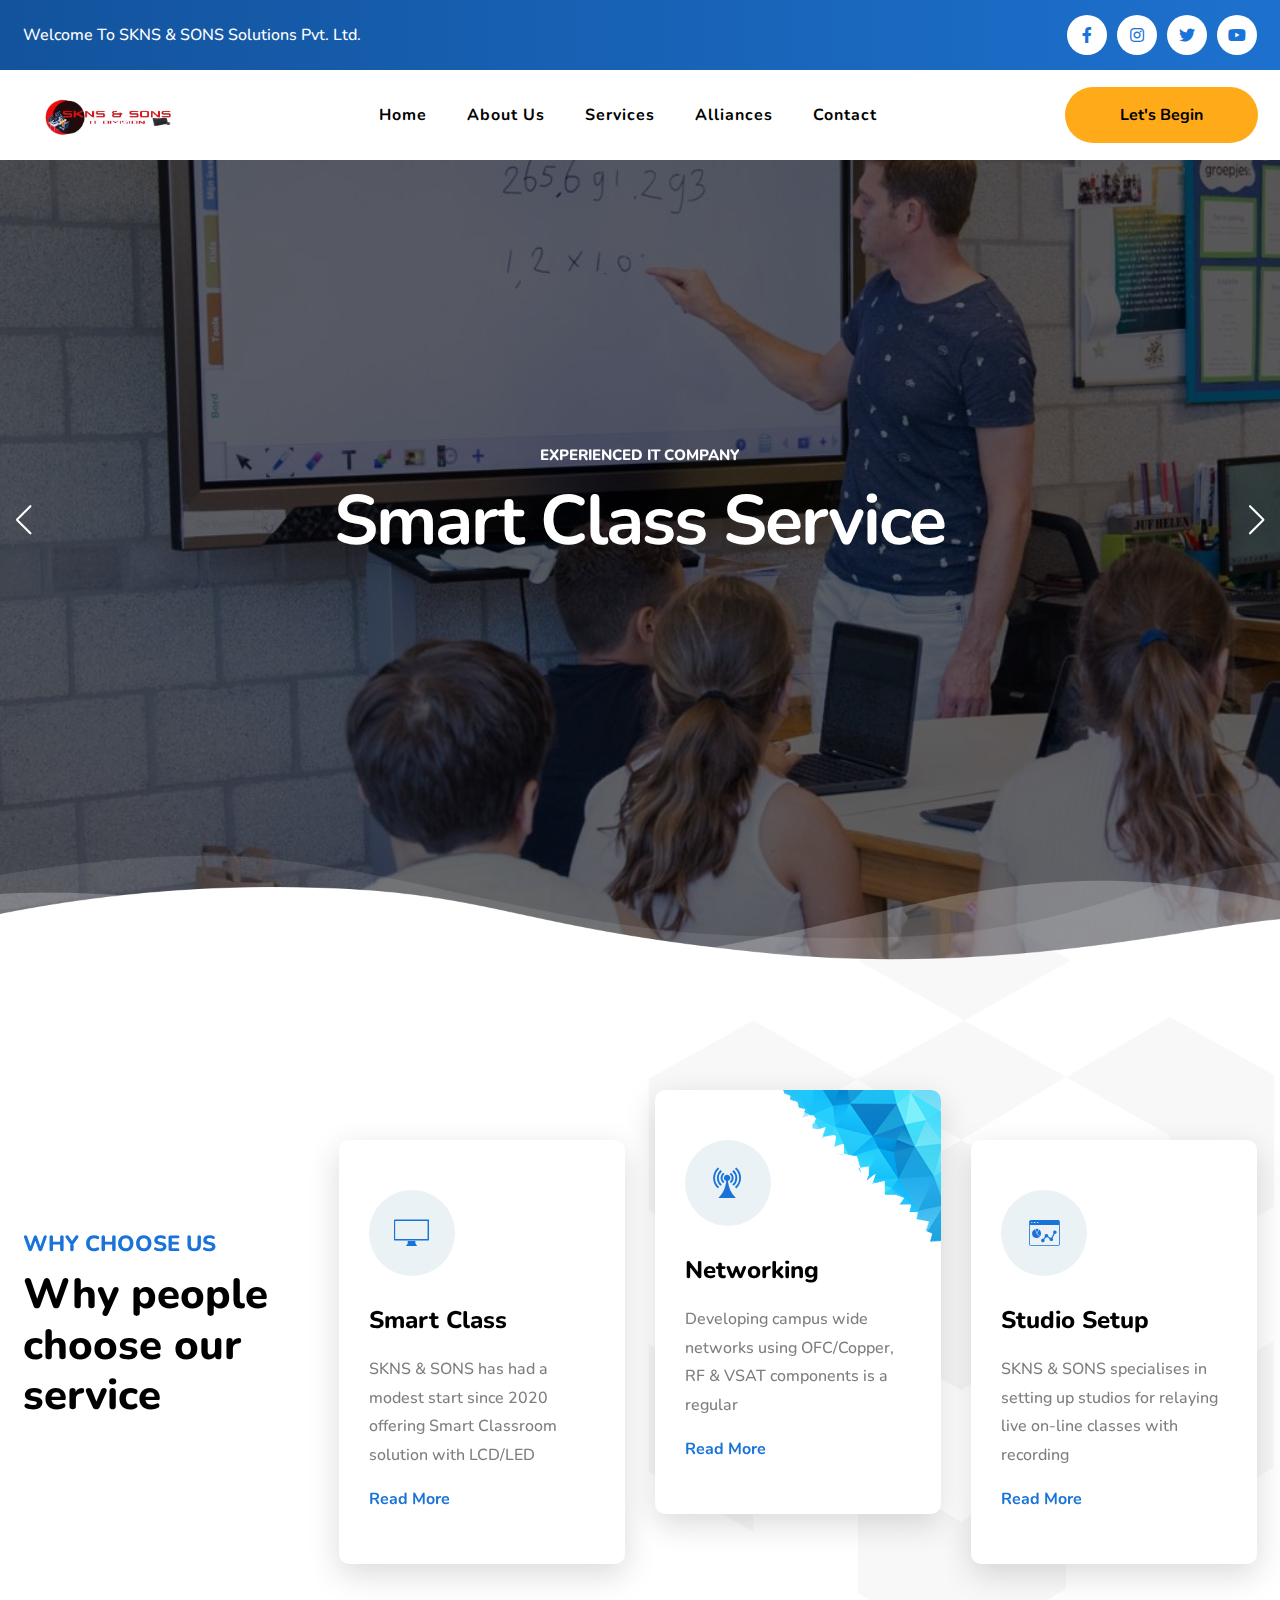
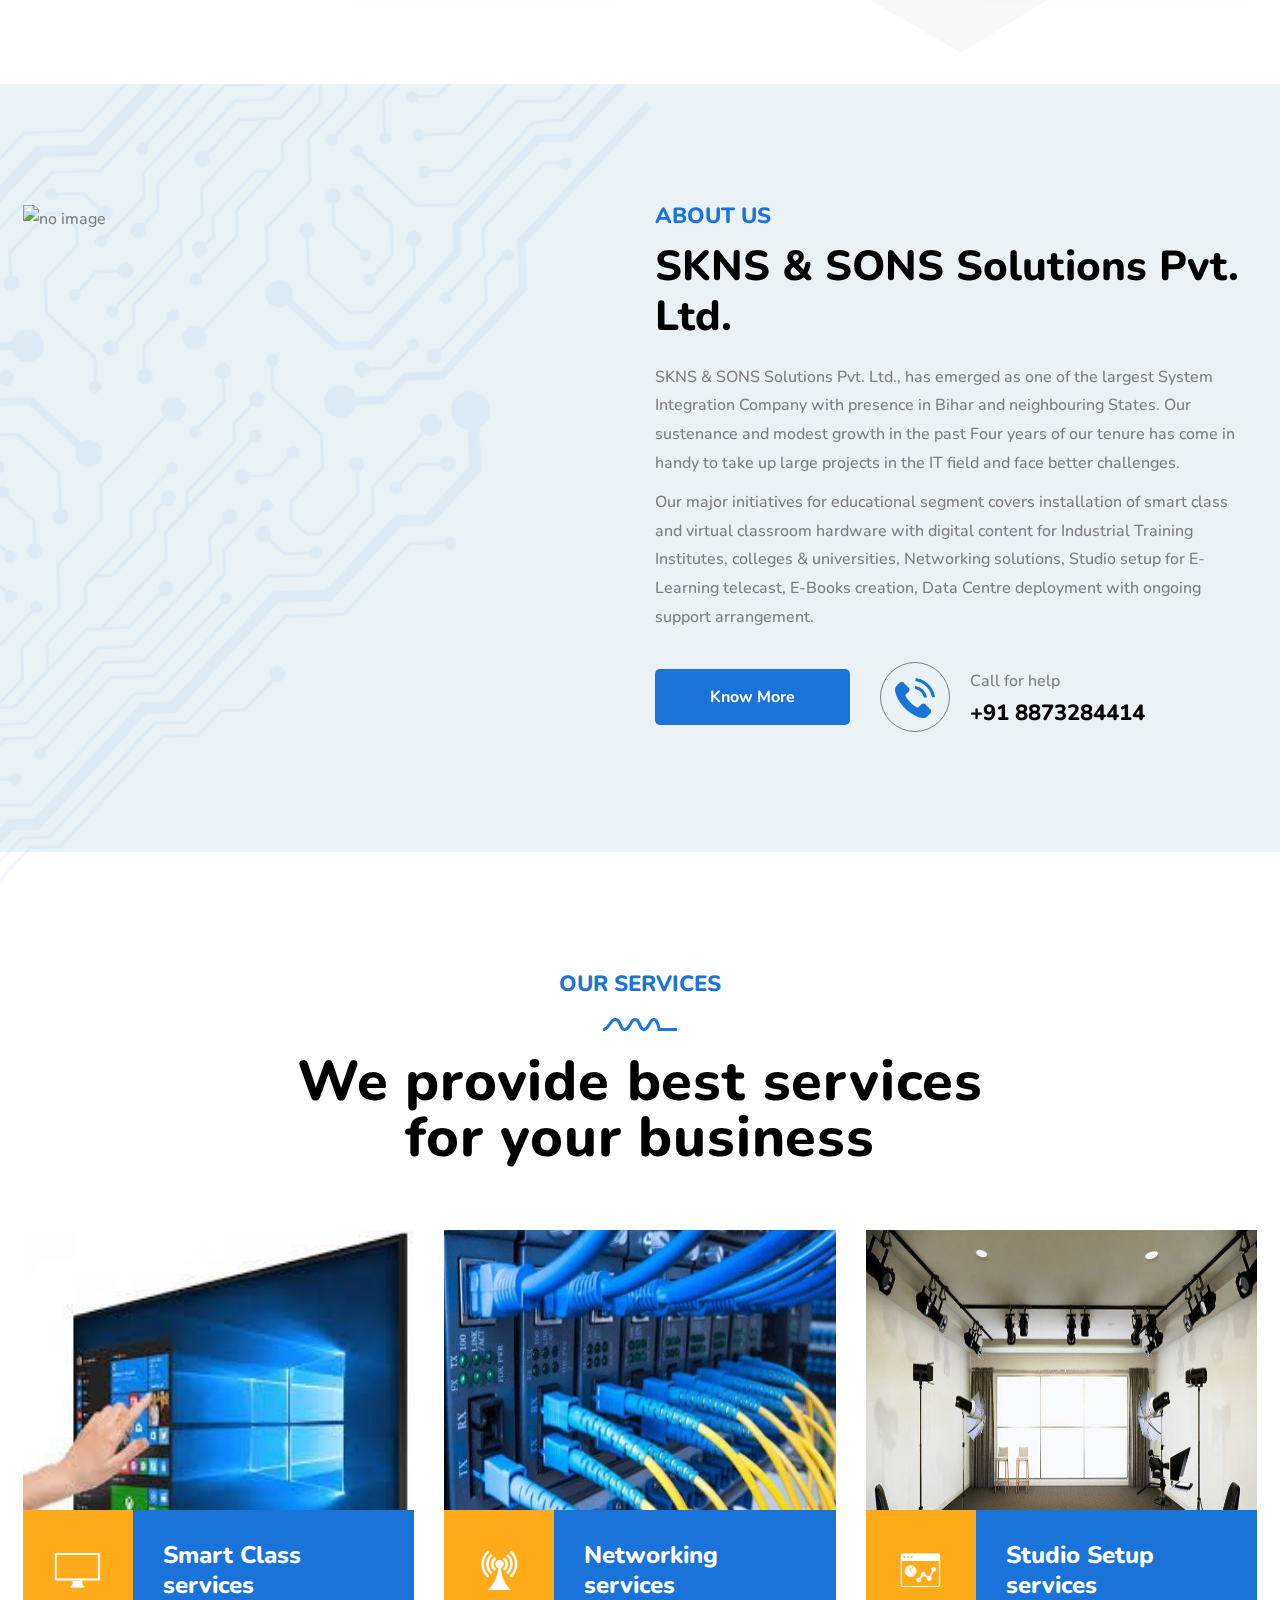
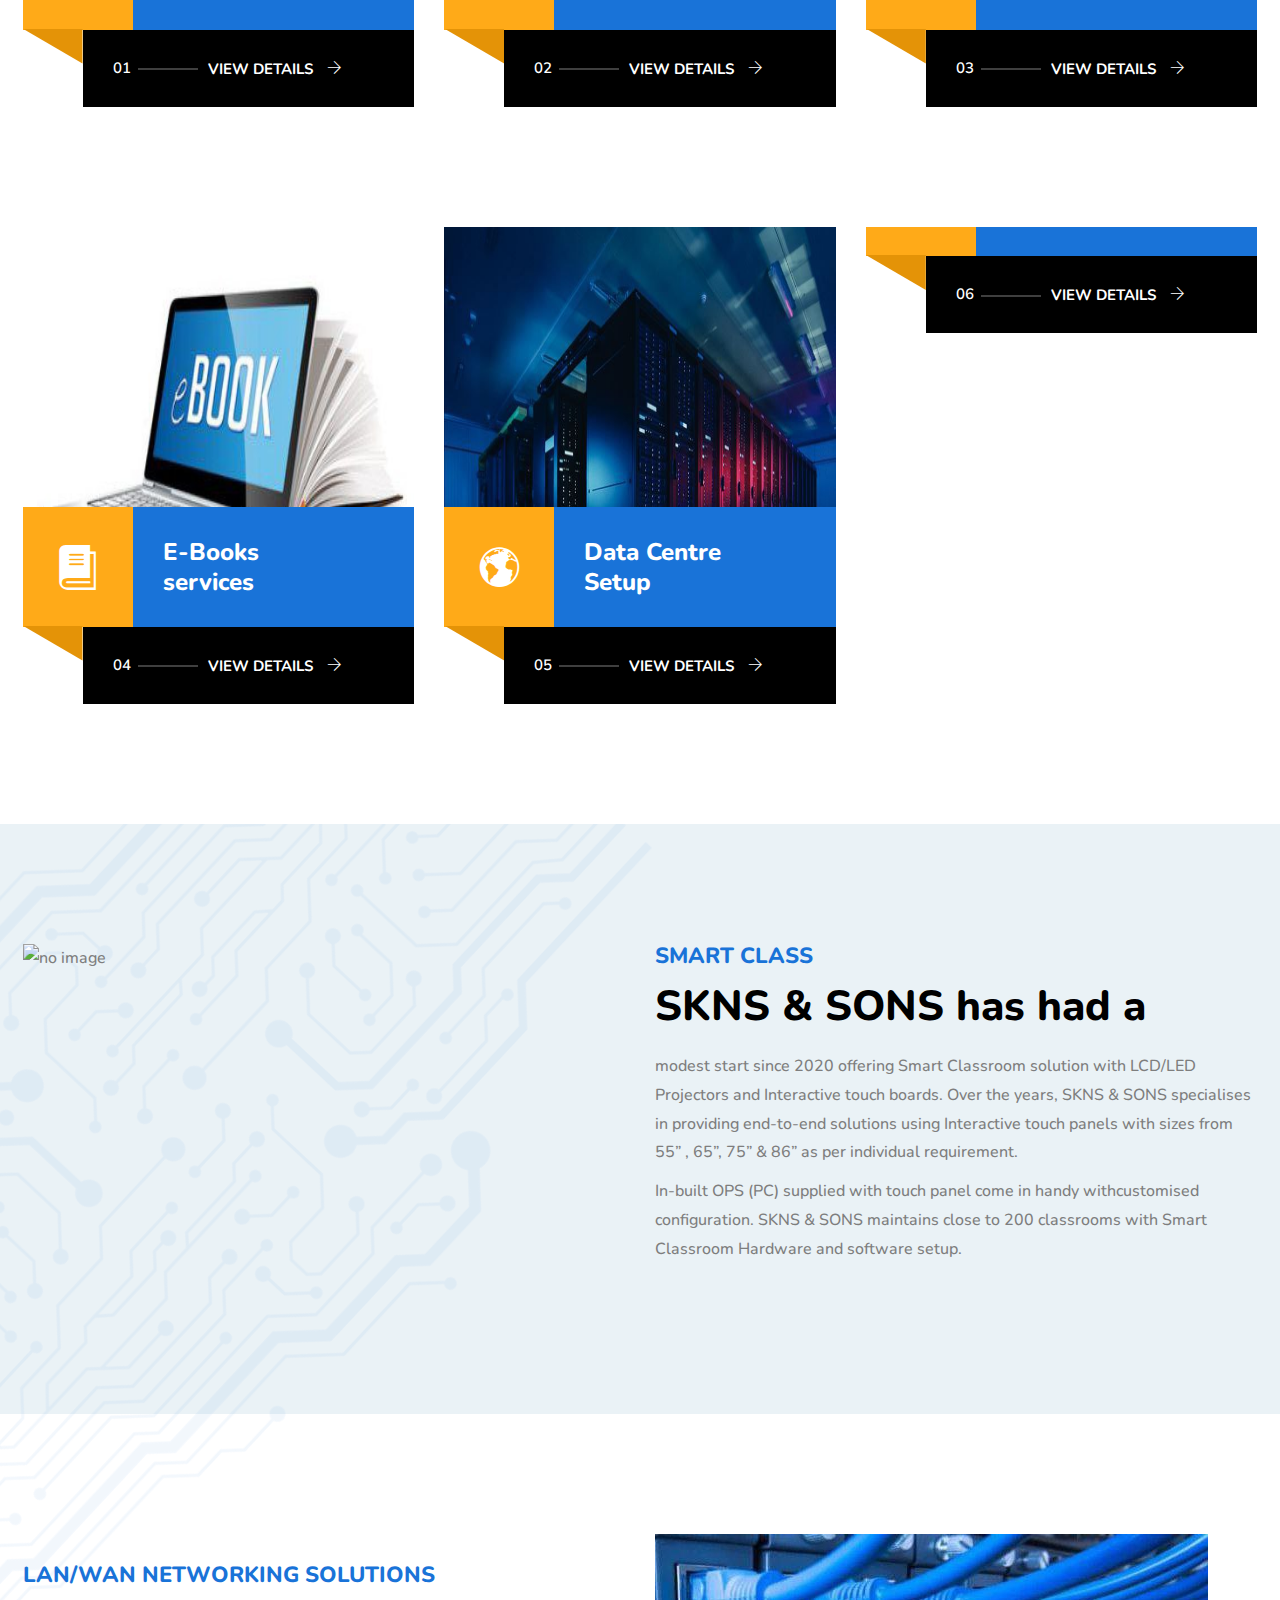
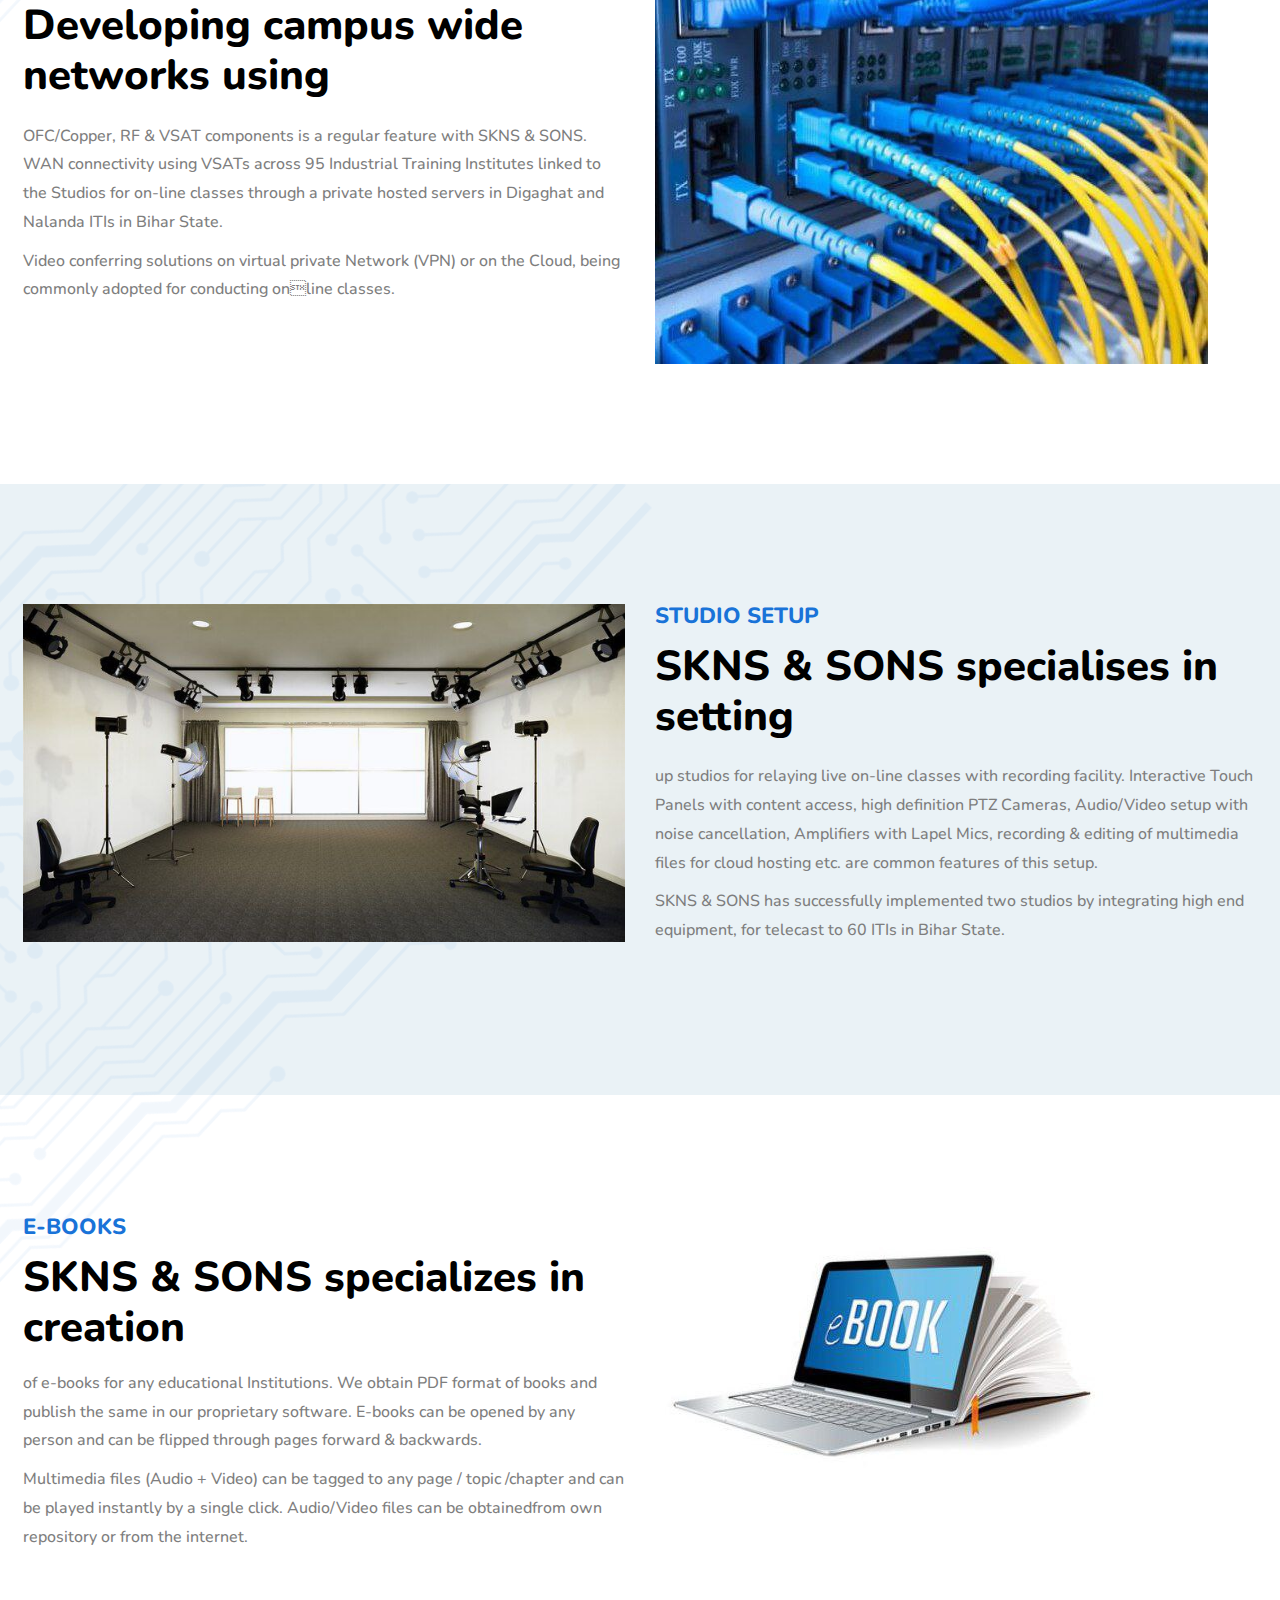
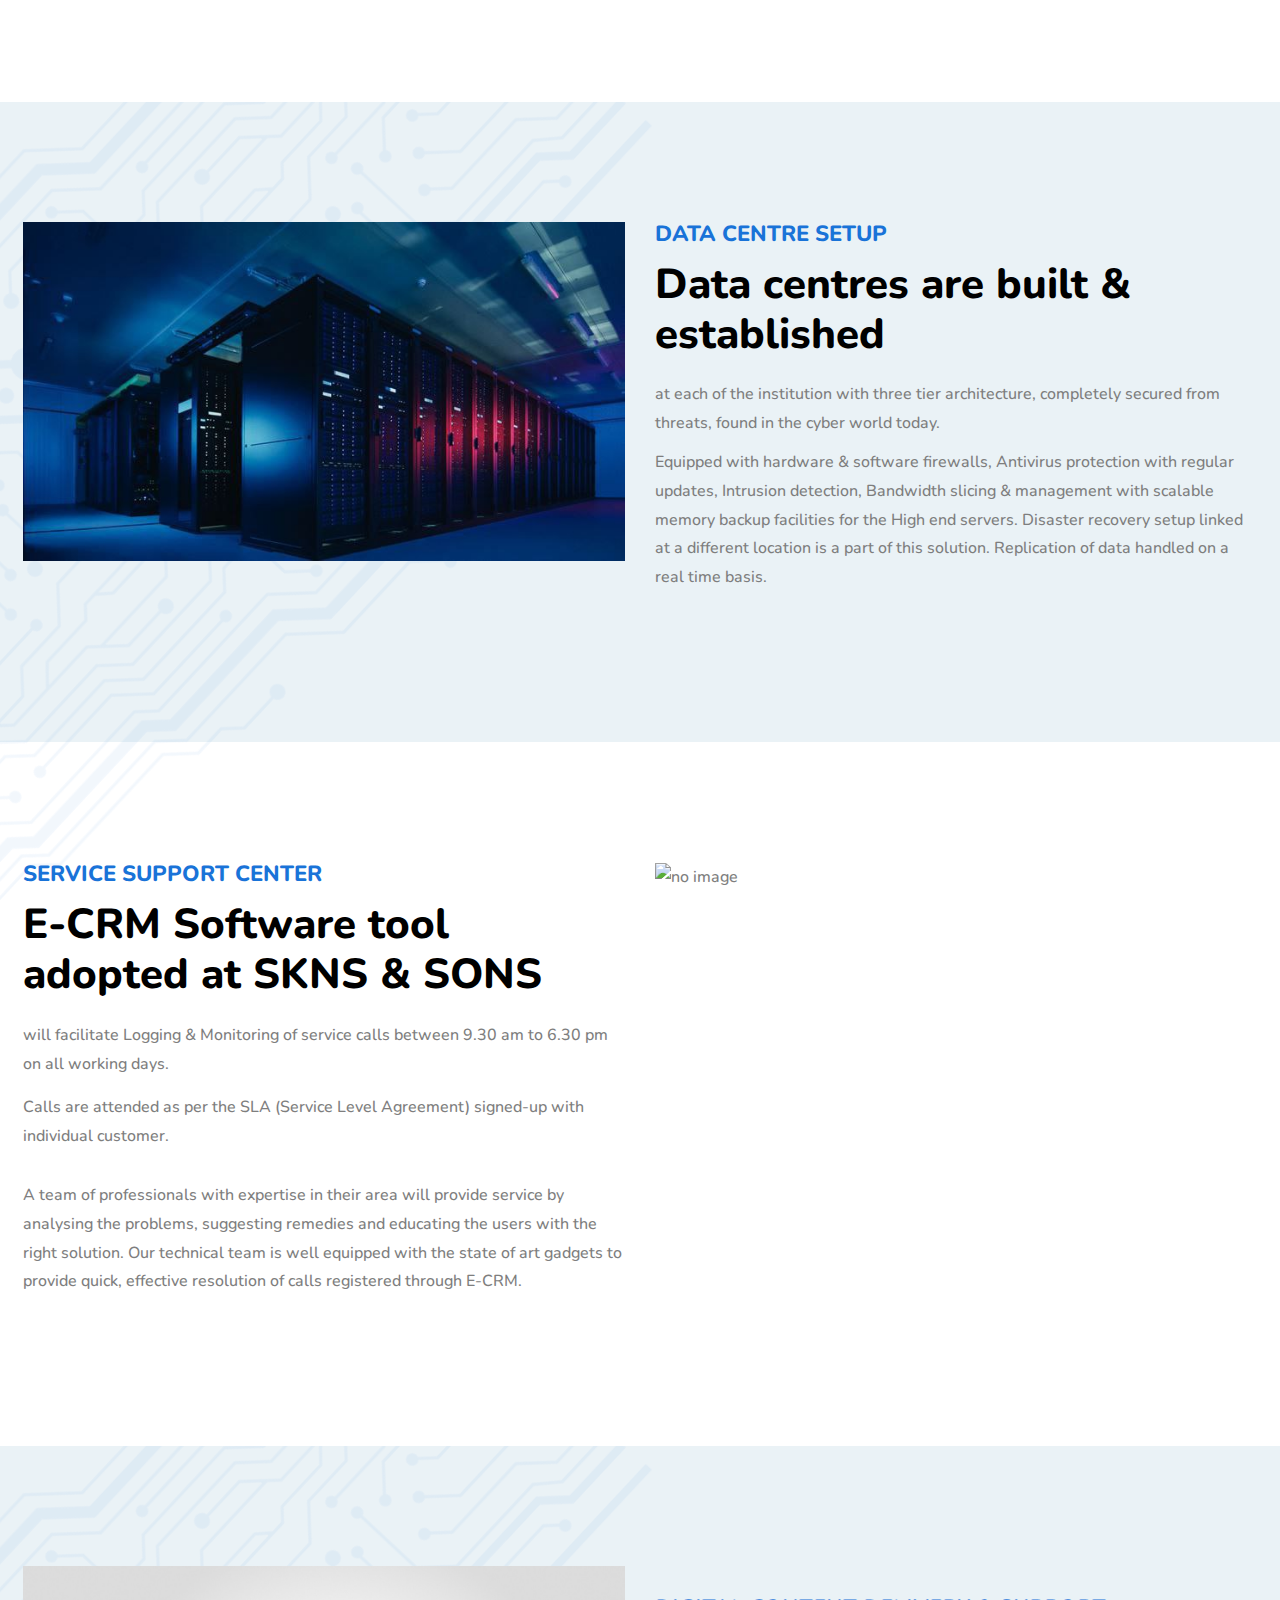
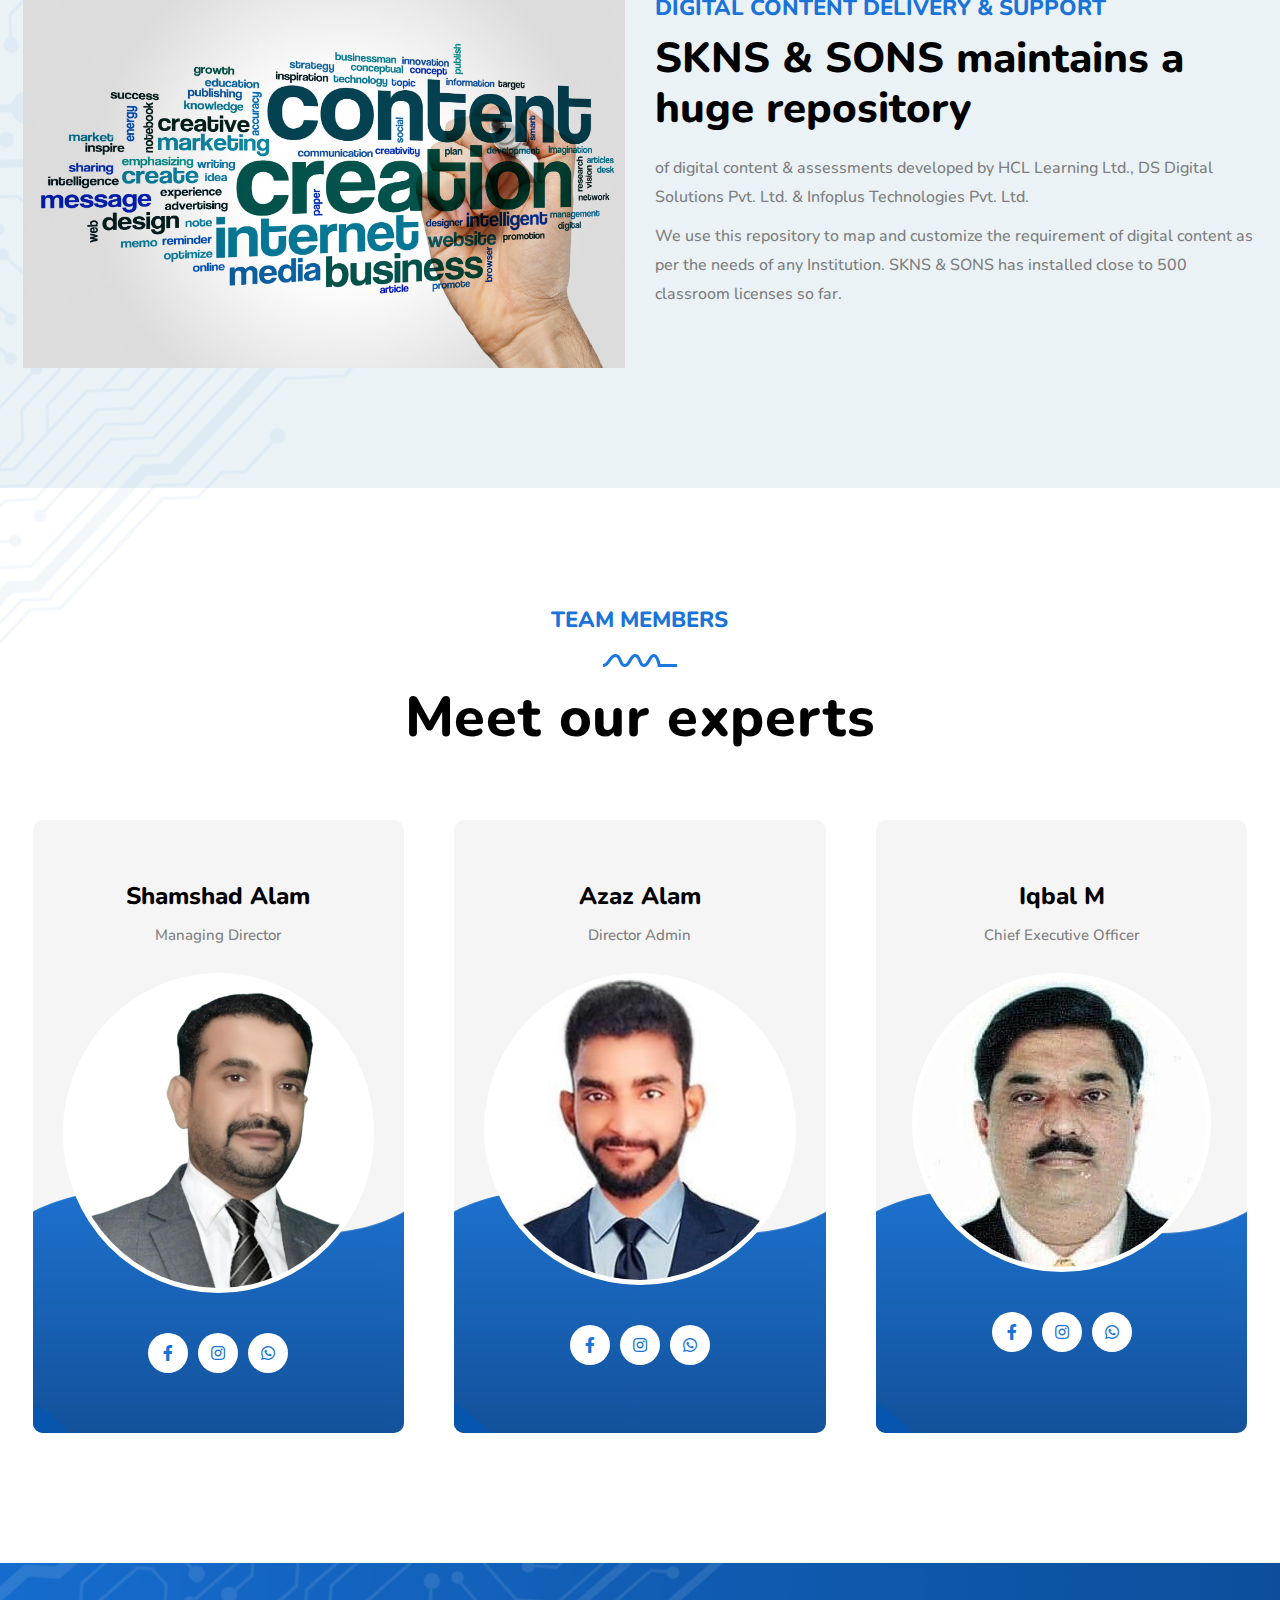
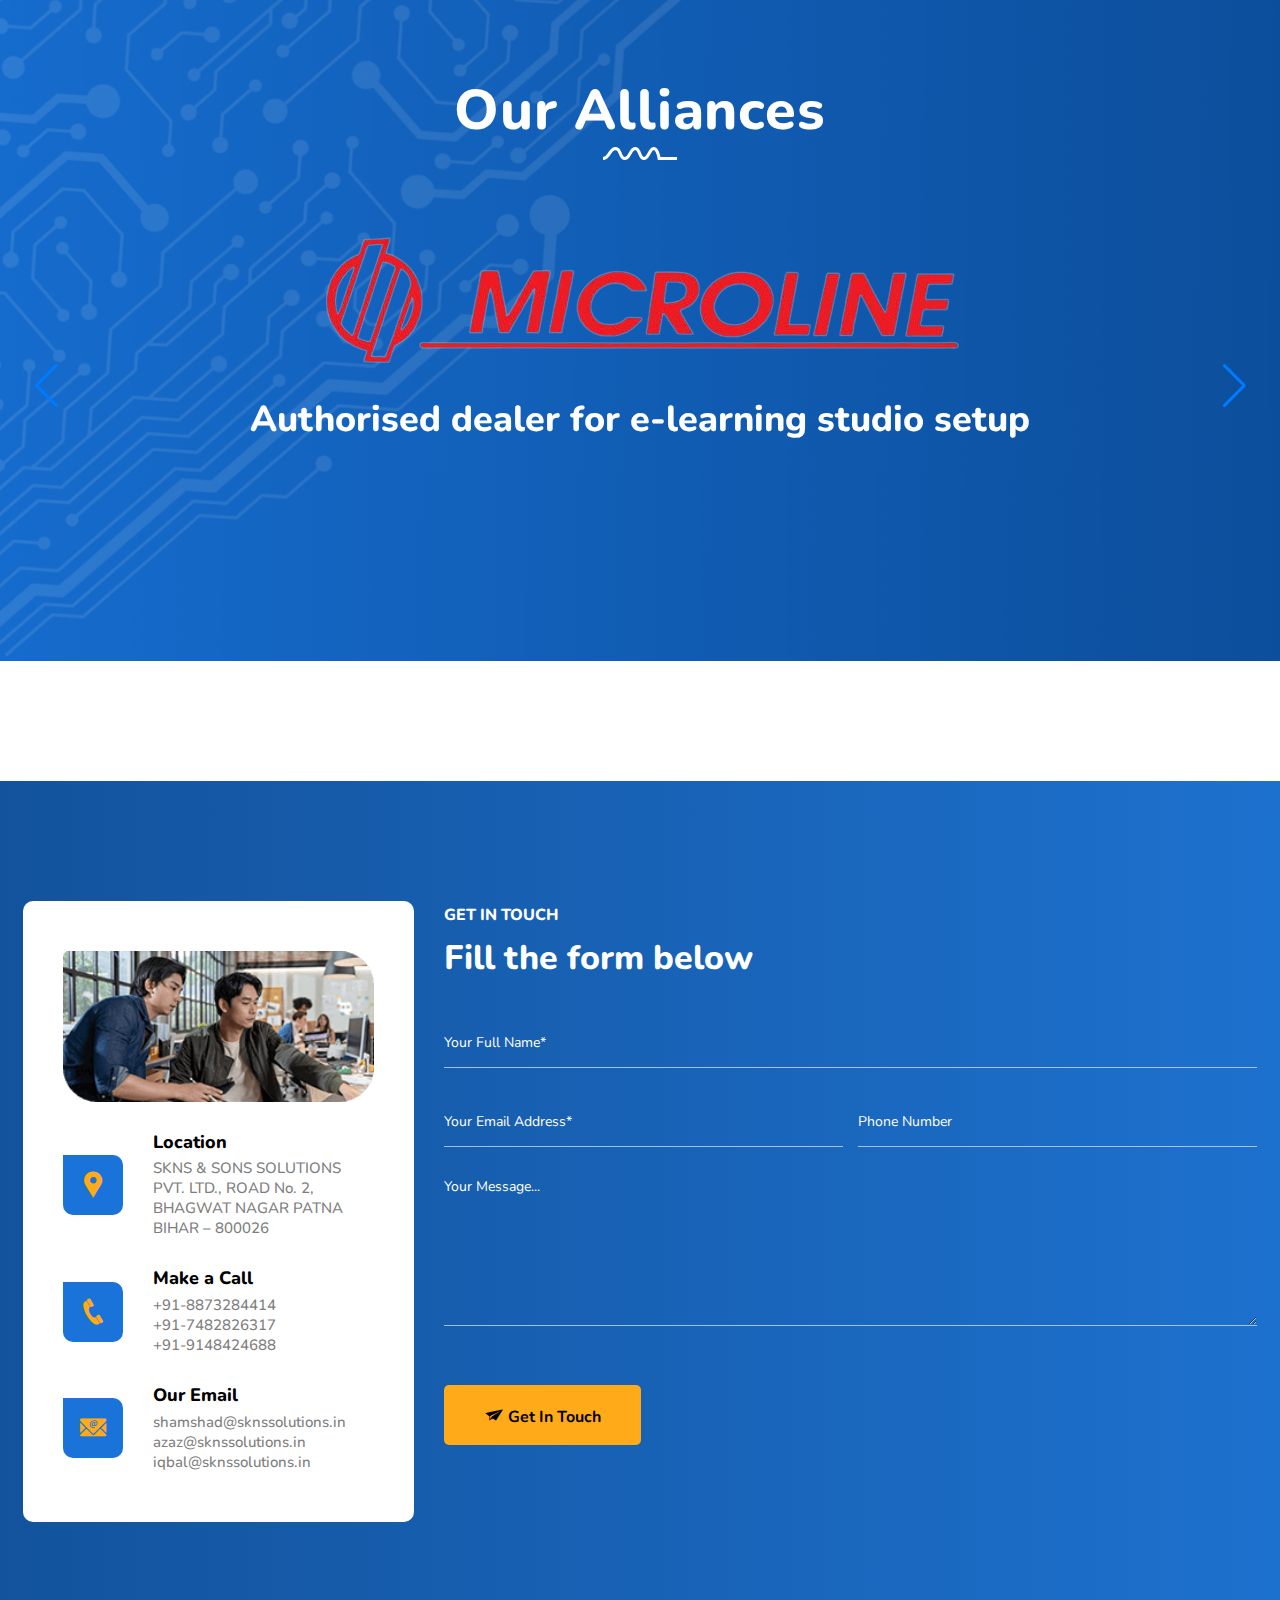
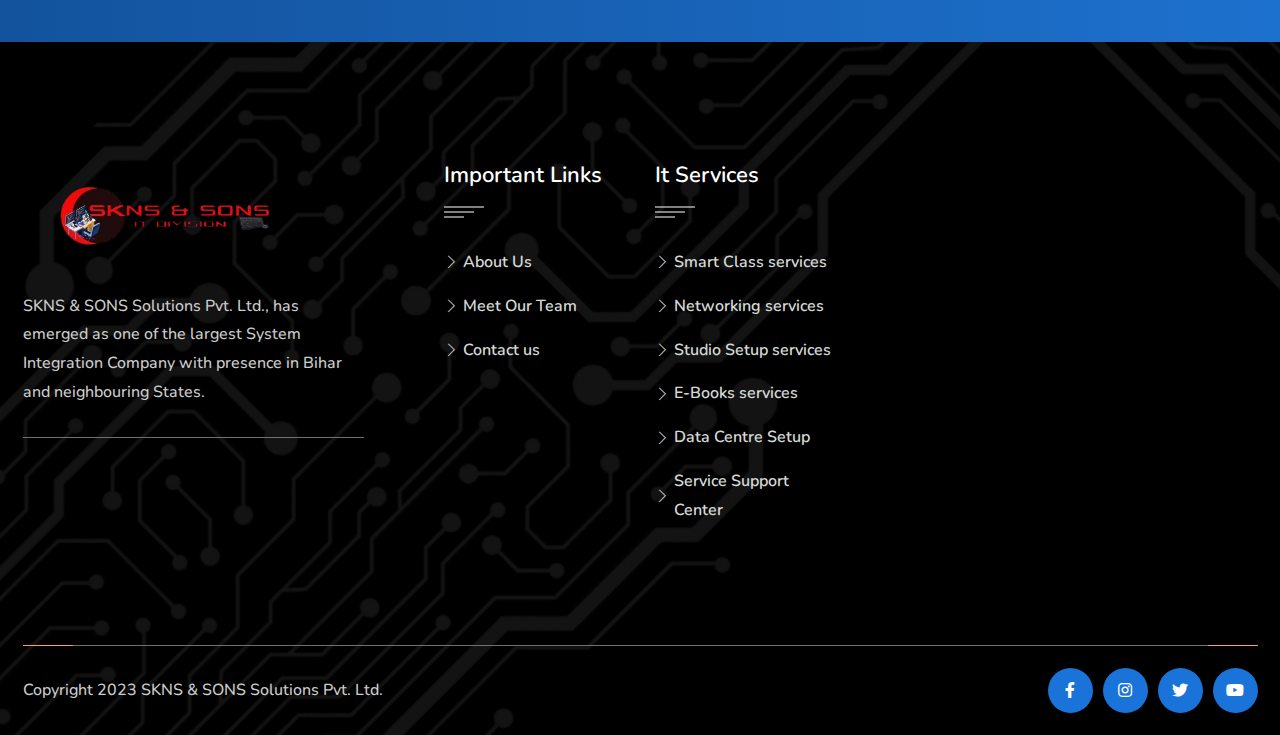
==== index.html @ 6f3bc0a7 "Update index.html" ====
<!doctype html>
<html class="no-js" lang="zxx">



<head>	
	<meta charset="utf-8">
	<meta http-equiv="x-ua-compatible" content="ie=edge">
	<title> SKNS & SONS Solutions Pvt. Ltd. </title>
	<meta name="description" content="">
	<meta name="viewport" content="width=device-width, initial-scale=1, shrink-to-fit=no">
	

	<!-- Place favicon.ico in the root directory -->
	<link rel="shortcut icon" type="image/x-icon" href="assets/img/logo/new_logo.png">
	<!-- ========== Start Stylesheet ========== -->
	<link href="assets/css/bootstrap.min.css" rel="stylesheet" />
	<link href="assets/css/all.min.css" rel="stylesheet" />
	<link href="assets/css/animate.css" rel="stylesheet" />
	<link href="assets/css/themify-icons.css" rel="stylesheet" />
	<link href="assets/css/icofont.min.css" rel="stylesheet" />
	<link href="assets/css/bootstrap-icons.css" rel="stylesheet" />
	<link href="assets/css/bsnav.min.css" rel="stylesheet" />
	<link href="assets/css/preloader.css" rel="stylesheet" />
	<link href="assets/css/magnific-popup.css" rel="stylesheet" />
	<link href="assets/css/swiper-bundle.min.css" rel="stylesheet" />
	<link href="assets/css/flaticon.css" rel="stylesheet" />
	<link href="assets/css/jquery-ui.css" rel="stylesheet" />
	<link href="assets/style.css" rel="stylesheet">
	<link href="style.css" rel="stylesheet">
	<link href="assets/css/responsive.css" rel="stylesheet" />
	<!-- ========== End Stylesheet ========== -->

	
</head>
	
<body id="bdy">	
	  <!--importing library for contact form-->
	<!--Import jQuery before materialize.js-->
    <script type="text/javascript" src="https://code.jquery.com/jquery-2.1.1.min.js"></script>
    <!-- Compiled and minified JavaScript -->
    <script src="https://cdnjs.cloudflare.com/ajax/libs/materialize/0.97.5/js/materialize.min.js"></script>	

	<script>
    $(document).ready(function () {
        var user, to, name, phone, text;

        $("#send_email").click(function (event) {
            event.preventDefault();

            // Clear previous error messages
            $("#nameError").text("");
            $("#emailError").text("");
            $("#phoneError").text("");
            $("#messageError").text("");
            $("#message").text("");

            // Validate form fields
            var isValid = true;

            name = $("#name").val().trim();
            if (name === "") {
                $("#nameError").text("Name is required.");
                isValid = false;
            }

            user = $("#user_email").val().trim();
            var emailPattern = /^[^\s@]+@[^\s@]+\.[^\s@]+$/;
            if (!user.match(emailPattern)) {
                $("#emailError").text("Please enter a valid email address.");
                isValid = false;
            }

            phone = $("#phone").val().trim();
            var phonePattern = /^\d{10}$/; // Example: 10 digit phone number
            if (!phone.match(phonePattern)) {
                $("#phoneError").text("Please enter a valid 10-digit phone number.");
                isValid = false;
            }

            text = $("#textarea1").val().trim();
            if (text === "") {
                $("#messageError").text("Message is required.");
                isValid = false;
            }

            // If valid, proceed with form submission
            if (isValid) {
                // Show a loading message
                // $("#message").text("Sending E-mail... Please wait").removeClass('alert-success alert-danger').addClass('alert-info');

                $.get("https://skns-backend.onrender.com/send", {
                    to: "ahmadadil2705@gmail.com",  // Change this to the desired email later
                    name: name,
                    user: user,
                    phone: phone,
                    text: text
                }, function (data) {
                    if (data === "sent") {
                        // If email is successfully sent
                        $("#message").text("Your email has been sent successfully!").removeClass('alert-info alert-danger').addClass('alert-success');
                        alert("Email sent successfully!");
                    } else {
                        // If there was an error
                        $("#message").text("An error occurred while sending your email. Please try again.").removeClass('alert-info alert-success').addClass('alert-danger');
                        alert("An error occurred while sending your email. Please try again.");
                    }
                });
            }
        });
    });
</script>


<script>
	$(document).ready(function(){
	  // the "href" attribute of .modal-trigger must specify the modal ID that wants to be triggered
	  $('.modal-trigger').leanModal();
	});
	  </script>
	<!--codeEND-->
  <!--=================================================================-->

	<!-- Start PreLoader 
    ============================================= -->
	<div class="preloader">
		<div class="preloader-container">
			<span class="preloader-text"></span>
			<div class="preloader-animation">
			</div>
		</div>
	</div>
	<!-- Start PreLoader-->
	
	<!-- Start Topbar
    ============================================= -->
	<div class="top-bar-area pos-rel topbar-white py-4">
		<div class="container">
			<div class="row align-items-center">
				<div class="col-xl-4 col-lg-4">
					<div class="top-box-wrp-1">
						<div class=" top-box">
							<span>Welcome To SKNS & SONS Solutions Pvt. Ltd.</span>
						</div>
					</div>
				</div>
				<div class="col-xl-4 col-lg-4">
					<div class="top-box justify-content-center">
						<ul class="top-nav d-flex align-items-center  text-white">
							<!-- <li><a href="#Services">Service</a></li>
							<li><a href="#Contact">Contact</a></li> -->
						</ul>
					</div>
				</div>
				<div class="col-xl-4 col-lg-4">
					<div class="top-box justify-content-end">
						<ul class="team-social">
							<li><a href="#"><i class="fab fa-facebook-f"></i></a></li>
							<li><a href="#"><i class="fab fa-instagram"></i></a></li>
							<li><a href="#"><i class="fab fa-twitter"></i></a></li>
							<li><a href="#"><i class="fab fa-youtube"></i></a></li>
						</ul>
					</div>
				</div>
			</div>
		</div>
	</div>
	<!-- Start Topbar-->
	
	<!-- Start header
    ============================================= -->
    <header class="header header-2 header-before-off">
		<div class="main-navigation">
			<div class="main-wrapper">
				<div class="navbar navbar-expand-lg bsnav bsnav-sticky bsnav-sticky-slide">
					<div class="container">
						<a class="navbar-brand" href="index.html">
							<img src="assets/img/logo/new_logo.png" class="logo-display" alt="thumb">
							<img src="assets/img/logo/new_logo.png" class="logo-scrolled" alt="thumb">
						</a>
						<button class="navbar-toggler toggler-spring"><span class="navbar-toggler-icon"></span></button>
						<div class="collapse navbar-collapse justify-content-md-center">
							<ul class="navbar-nav navbar-mobile mr-0">
							<li class="nav-item">
								<a class="nav-link" href="#">Home</i></a>
							</li>
							<li class="nav-item"><a class="nav-link" href="#AboutUs">About Us</a></li>
							<li class="nav-item">
								<a class="nav-link" href="#Services">Services</i></a>
							</li>
							<li class="nav-item">
								<a class="nav-link" href="#Alliances">Alliances</i></a>
							</li>
							<li class="nav-item"><a class="nav-link" href="#Contact">Contact</a></li>
						</ul>
						</div>
						<div class="search-cart nav-profile">
							<a href="#Contact" class="btn-1 btn-circle btn-sec">Let's Begin</a>
						</div>
					</div>
				</div>
				<div class="bsnav-mobile">
					<div class="bsnav-mobile-overlay"></div>
					<div class="navbar">
						<img src="assets/img/logo/new_logo.png" class="logo-scrolled" alt="thumb">
					</div>
				</div>
			</div>
		</div>
    </header>
    <!-- End header -->
    
	<main class="main">
		
		<!-- Start Slider
		============================================= -->
		<div class="hero-area pos-rel">
			<div class="swiper hero-sldr">
				<div class="swiper-wrapper">
					<div class="swiper-slide hero-single-2">
						<div class="hero-bg-animate hero-bg animate-pos hero-overlay" style="background-image: url(assets/img/carosal/smartBoard.jpg)">
						</div>
						<img src="assets/img/shape/waves-shape.svg" class="nm" alt="no image">
						<div class="container">
							<div class="hero-wpr">
								<div class="row g-0">
									<div class="col-xl-8 offset-xl-2">
										<div class="hero-content text-center">
											<div class="hero-content-desc">
												<span class="hero-sub-title">Experienced IT Company</span>
												<h2 class="hero-title">
													Smart Class Service
												</h2>
												<!-- <div class="hero-btn">
													<div class="pl">
														<a href="#" class="item popup-youtube play-bt">
															<i class="ti-control-play"></i>
														</a>
													</div>
												</div> -->
											</div>
										</div>
									</div>
								</div>
							</div>
						</div>
					</div>
					<div class="swiper-slide hero-single-2">
						<div class="hero-bg-animate hero-bg animate-pos hero-overlay" style="background-image: url(assets/img/carosal/networking.png)">
						</div>
						<img src="assets/img/shape/waves-shape.svg" class="nm" alt="no image">
						<div class="container">
							<div class="hero-wpr">
								<div class="row g-0">
									<div class="col-xl-8 offset-xl-2">
										<div class="hero-content text-center">
											<div class="hero-content-desc">
												<span class="hero-sub-title">Experienced IT Company</span>
												<h2 class="hero-title">
													Networking Service
												</h2>
												<!-- <div class="hero-btn">
													<div class="pl">
														<a href="#" class="item popup-youtube play-bt">
															<i class="ti-control-play"></i>
														</a>
													</div>
												</div> -->
											</div>
										</div>
									</div>
								</div>
							</div>
						</div>
					</div>
					<div class="swiper-slide hero-single-2">
						<div class="hero-bg-animate hero-bg animate-pos hero-overlay" style="background-image: url(assets/img/carosal/studio.jpg)">
						</div>
						<img src="assets/img/shape/waves-shape.svg" class="nm" alt="no image">
						<div class="container">
							<div class="hero-wpr">
								<div class="row g-0">
									<div class="col-xl-8 offset-xl-2">
										<div class="hero-content text-center">
											<div class="hero-content-desc">
												<span class="hero-sub-title">Experienced IT Company</span>
												<h2 class="hero-title">
													Studio Setup Service
												</h2>
												<!-- <div class="hero-btn">
													<div class="pl">
														<a href="#" class="item popup-youtube play-bt">
															<i class="ti-control-play"></i>
														</a>
													</div>
												</div> -->
											</div>
										</div>
									</div>
								</div>
							</div>
						</div>
					</div>
					<div class="swiper-slide hero-single-2">
						<div class="hero-bg-animate hero-bg animate-pos hero-overlay" style="background-image: url(assets/img/carosal/eboook.jfif)">
						</div>
						<img src="assets/img/shape/waves-shape.svg" class="nm" alt="no image">
						<div class="container">
							<div class="hero-wpr">
								<div class="row g-0">
									<div class="col-xl-8 offset-xl-2">
										<div class="hero-content text-center">
											<div class="hero-content-desc">
												<span class="hero-sub-title">Experienced IT Company</span>
												<h2 class="hero-title">
													e-Book Service
												</h2>
												<!-- <div class="hero-btn">
													<div class="pl">
														<a href="#" class="item popup-youtube play-bt">
															<i class="ti-control-play"></i>
														</a>
													</div>
												</div> -->
											</div>
										</div>
									</div>
								</div>
							</div>
						</div>
					</div>
					<div class="swiper-slide hero-single-2">
						<div class="hero-bg-animate hero-bg animate-pos hero-overlay" style="background-image: url(assets/img/carosal/datacenter.webp)">
						</div>
						<img src="assets/img/shape/waves-shape.svg" class="nm" alt="no image">
						<div class="container">
							<div class="hero-wpr">
								<div class="row g-0">
									<div class="col-xl-8 offset-xl-2">
										<div class="hero-content text-center">
											<div class="hero-content-desc">
												<span class="hero-sub-title">Experienced IT Company</span>
												<h2 class="hero-title">
													Data Center Service
												</h2>
											</div>
										</div>
									</div>
								</div>
							</div>
						</div>
					</div>
					<div class="swiper-slide hero-single-2">
						<div class="hero-bg-animate hero-bg animate-pos hero-overlay" style="background-image: url(assets/img/carosal/dg.jpg)">
						</div>
						<img src="assets/img/shape/waves-shape.svg" class="nm" alt="no image">
						<div class="container">
							<div class="hero-wpr">
								<div class="row g-0">
									<div class="col-xl-8 offset-xl-2">
										<div class="hero-content text-center">
											<div class="hero-content-desc">
												<span class="hero-sub-title">Experienced IT Company</span>
												<h2 class="hero-title">
													Digital Content Service
												</h2>
											</div>
										</div>
									</div>
								</div>
							</div>
						</div>
					</div>
				</div>
				<div class="swiper-button-next"></div>
				<div class="swiper-button-prev"></div>
			</div>
		</div>
		<!-- End Slider -->
		
		<!-- Start Choose
		============================================= -->
		<div class="choose-area de-padding pos-rel">
			<img src="assets/img/shape/choose-bg.png" class="choose-bg" alt="no image">
			<div class="container">
				<div class="choose-wpr">
					<div class="row g-5">
						<div class="col-xl-3">
							<div class="choose-left element-center ment">
								<div class="choose-left-content">
									<span class="hero-sub-title">Why Choose Us</span>
									<h2 class="heading-1 mb-0">
										Why people
										choose our
										service
									</h2>
								</div>
							</div>
						</div>
						<div class="col-xl-9">
							<div class="choose-content">
								<div class="row g-5">
									<div class="col-xl-4 col-md-6">
										<div class="choose-box mt-50">
											<i class="icofont-imac"></i>
											<h4 class="heading-4">Smart Class</h4>
											<p>
												SKNS & SONS has had a modest start since 
2020 offering Smart Classroom solution with 
LCD/LED 
											</p>
											<a href="#SmartClass" class="choose-btn">Read More</a>
										</div>
									</div>
									<div class="col-xl-4 col-md-6">
										<div class="choose-box">
											<img src="assets/img/shape/choose-shape.png" alt="no image" class="choose-shape">
											<i class="icofont-network-tower"></i>
											<h4 class="heading-4">Networking</h4>
											<p>
												Developing campus wide networks using 
OFC/Copper, RF & VSAT components is a 
regular 
											</p>
											<a href="#Networking" class="choose-btn">Read More</a>
										</div>
									</div>
									<div class="col-xl-4 col-md-6">
										<div class="choose-box mt-50">
											<i class="icofont-dashboard-web"></i>
											<h4 class="heading-4">Studio Setup</h4>
											<p>
												SKNS & SONS specialises in setting up 
studios for relaying live on-line classes 
with recording 
											</p>
											<a href="#StudioSetup" class="choose-btn">Read More</a>
										</div>
									</div>
								</div>
							</div>
						</div>
					</div>
				</div>
			</div>
		</div>
		<!-- End Choose -->
		
		<!-- Start About
		============================================= -->
		<div id="AboutUs" class="about-area-2 bg de-padding pos-rel">
			<img src="assets/img/shape/about-clip-2.png" class="about-clip-2" alt="no image">
			<div class="container">
				<div class="about-wpr-2 grid-2">
					<div class="about-left-2">
						<img src="https://twtv3.ams3.digitaloceanspaces.com/posts/managed-services-slider2.jpeg" alt="no image">
					</div>
					<div class="about-right-2 element-center">
						<div class="about-right-content-2">
							<span class="hero-sub-title">About Us</span>
							<h2 class="heading-1">
								SKNS & SONS Solutions Pvt. Ltd. <br /> 
							</h2>
							<p class="mb-10">
								SKNS & SONS Solutions Pvt. Ltd., has emerged as one of the largest System 
Integration Company with presence in Bihar and neighbouring States. Our 
sustenance and modest growth in the past Four years of our tenure has come in 
handy to take up large projects in the IT field and face better challenges.
</p>
<p class="mb-30">
Our major initiatives for educational segment covers installation of smart class and 
virtual classroom hardware with digital content for Industrial Training Institutes,
colleges & universities, Networking solutions, Studio setup for E-Learning telecast, 
E-Books creation, Data Centre deployment with ongoing support arrangement.
							</p>
							<div class="about-btn-content">
								<a href="#AboutUs" class="btn-1 btn-theme">Know More</a>
								<div class="about-call">
									<div class="about-call-icon">
										<i>
											<img src="assets/img/icon/telephone.png" alt="no image">
										</i>
									</div>
									<div class="about-call-text">
										<span>Call for help</span>
										<h5 class="mb-0">+91 8873284414</h5>
									</div>
								</div>
							</div>
						</div>
					</div>
				</div>
			</div>
		</div>
		<!-- End About -->
		
		<!-- Start Work-2
		============================================= -->
		<!-- <div class="work-area-2 de-pt">
			<div class="container">
				<div class="row">
					<div class="col-lg-8 offset-lg-2">
						<div class="site-title text-center">
							<p class="hero-sub-title">Our Latest Projects</p>
							<div class="site-title-shape text-center mb-4">	
								<img src="assets/img/shape/site-title-shape.png" alt="no image">
							</div>
							<h2 class="up-title mb-0">
								Are your ready to explore <br /> our recent cases
							</h2>
						</div>
					</div>
				</div>
				<div class="work-wpr-2">
					<div class="work-box-2 work-2-1">
						<img src="assets/img/pictures/w-4.jpg" class="work-main-2" alt="no image">
						<div class="work-overlay-2">
							<img src="assets/img/dot/dot-4.png" alt="no image" class="work-dot">
							<div class="work-content-2">
								<p>It Solution</p>
								<a href="project-single.html">
									<h4 class="mb-0 heading-4">It Management</h4>
								</a>
							</div>
						</div>
					</div>
					<div class="work-box-2 work-2-2">
						<img src="assets/img/pictures/w-1.jpg" class="work-main-2" alt="no image">
						<div class="work-overlay-2">
							<img src="assets/img/dot/dot-4.png" alt="no image" class="work-dot">
							<div class="work-content-2">
								<p>It Solution</p>
								<a href="project-single.html">
									<h4 class="mb-0 heading-4">It Management</h4>
								</a>
							</div>
						</div>
					</div>
					<div class="work-box-2 work-2-3">
						<img src="assets/img/pictures/w-2.jpg" class="work-main-2" alt="no image">
						<div class="work-overlay-2">
							<img src="assets/img/dot/dot-4.png" alt="no image" class="work-dot">
							<div class="work-content-2">
								<p>It Solution</p>
								<a href="project-single.html">
									<h4 class="mb-0 heading-4">It Management</h4>
								</a>
							</div>
						</div>
					</div>
					<div class="work-box-2 work-2-4">
						<img src="assets/img/pictures/w-5.jpg" class="work-main-2" alt="no image">
						<div class="work-overlay-2">
							<img src="assets/img/dot/dot-4.png" alt="no image" class="work-dot">
							<div class="work-content-2">
								<p>It Solution</p>
								<a href="project-single.html">
									<h4 class="mb-0 heading-4">It Management</h4>
								</a>
							</div>
						</div>
					</div>
					<div class="work-box-2 work-2-5">
						<img src="assets/img/pictures/w-6.jpg" class="work-main-2" alt="no image">
						<div class="work-overlay-2">
							<img src="assets/img/dot/dot-4.png" alt="no image" class="work-dot">
							<div class="work-content-2">
								<p>It Solution</p>
								<a href="project-single.html">
									<h4 class="mb-0 heading-4">It Management</h4>
								</a>
							</div>
						</div>
					</div>
				</div>
			</div>
		</div> -->
		<!-- End Work-2 -->
		
		<!-- Start Service
		============================================= -->
		<div id="Services" class="service-area-2 de-pt">
			<div class="container">
				<div class="row">
					<div class="col-lg-8 offset-lg-2">
						<div class="site-title text-center">
							<p class="hero-sub-title">Our Services</p>
							<div class="site-title-shape text-center mb-4">	
								<img src="assets/img/shape/site-title-shape.png" alt="no image">
							</div>
							<h2 class="up-title mb-0">
								We provide best services <br /> for your business
							</h2>
						</div>
					</div>
				</div>
				<div class="service-wpr-2 grid-3">
					<div class="service-box-2">
						<div class="service-content">
							<img style="height: 400px; width: 200px;" src="assets/img/vector/moniter.jpg" class="service-main-pic" alt="no image">
							<div class="service-desc-2">
								<div class="service-icon-2">
									<i class="icofont-imac"></i>
								</div>
								<div class="service-element">
									<h4 class="heading-4">Smart Class <br /> services</h4>
									<p class="mb-0">
										SKNS & SONS has had a modest start since 
										2020 offering									</p>
								</div>
							</div>
						</div>
						<div class="service-bottom">
							<a href="#SmartClass" class="service-btn-srv">
								<span>01</span>
								<p>view details <i class="ti-arrow-right"></i></p>
							</a>
						</div>
					</div>
					<div class="service-box-2">
						<div class="service-content">
							<img style="height: 400px; width: 200px;" src="assets/img/vector/network.jpg" class="service-main-pic" alt="no image">
							<div class="service-desc-2">
								<div class="service-icon-2">
									<i class="icofont-network-tower"></i>
								</div>
								<div class="service-element">
									<h4 class="heading-4">Networking <br /> services</h4>
									<p class="mb-0">
										Developing campus wide networks using 
OFC/Copper, 
									</p>
								</div>
							</div>
						</div>
						<div class="service-bottom">
							<a href="#Networking" class="service-btn-srv">
								<span>02</span>
								<p>view details <i class="ti-arrow-right"></i></p>
							</a>
						</div>
					</div>
					<div class="service-box-2">
						<div class="service-content">
							<img style="height: 400px; width: 200px;" src="assets/img/vector/StudioRoom.jpg" class="service-main-pic" alt="no image">
							<div class="service-desc-2">
								<div class="service-icon-2">
									<i class="icofont-dashboard-web"></i>
								</div>
								<div class="service-element">
									<h4 class="heading-4">Studio Setup <br /> services</h4>
									<p class="mb-0">
										SKNS & SONS specialises in setting up 
studios for
									</p>
								</div>
							</div>
						</div>
						<div class="service-bottom">
							<a href="#StudioSetup" class="service-btn-srv">
								<span>03</span>
								<p>view details <i class="ti-arrow-right"></i></p>
							</a>
						</div>
					</div>
				</div>
				<div class="service-wpr-2 grid-3 de-pt">
					<div class="service-box-2">
						<div class="service-content">
							<img style="height: 400px; width: 200px;" src="assets/img/vector/ebook.jpg" class="service-main-pic" alt="no image">
							<div class="service-desc-2">
								<div class="service-icon-2">
									<i class="icofont-book-alt"></i>
								</div>
								<div class="service-element">
									<h4 class="heading-4">E-Books <br /> services</h4>
									<p class="mb-0">
										SKNS & SONS specializes in creation of e-books 
for								</p>
								</div>
							</div>
						</div>
						<div class="service-bottom">
							<a href="#EBook" class="service-btn-srv">
								<span>04</span>
								<p>view details <i class="ti-arrow-right"></i></p>
							</a>
						</div>
					</div>
					<div class="service-box-2">
						<div class="service-content">
							<img style="height: 400px; width: 200px;" src="assets/img/vector/DataCenter.jpg" class="service-main-pic" alt="no image">
							<div class="service-desc-2">
								<div class="service-icon-2">
									<i class="icofont-world"></i>
								</div>
								<div class="service-element">
									<h4 class="heading-4">Data Centre <br /> Setup</h4>
									<p class="mb-0">
										Data centresare built & established at each of 
the institution
									</p>
								</div>
							</div>
						</div>
						<div class="service-bottom">
							<a href="#DataCenter" class="service-btn-srv">
								<span>05</span>
								<p>view details <i class="ti-arrow-right"></i></p>
							</a>
						</div>
					</div>
					<div class="service-box-2">
						<div class="service-content">
							<img style="height: 400px; width: 200px;" src="assets/img/vector/DigitalContent.jpg" class="service-main-pic" alt="no image">
							<div class="service-desc-2">
								<div class="service-icon-2">
									<i class="icofont-headphone-alt"></i>
								</div>
								<div class="service-element">
									<h4 class="heading-4">Digital Content <br /> Service</h4>
									<p class="mb-0">
										SKNS & SONS maintains a huge repository of 
digital content
									</p>
								</div>
							</div>
						</div>
						<div class="service-bottom">
							<a href="#DigitalContent" class="service-btn-srv">
								<span>06</span>
								<p>view details <i class="ti-arrow-right"></i></p>
							</a>
						</div>
					</div>
				</div>
			</div>
		</div>
		<!-- End Service -->
		<div class="de-pt">
			<div id="SmartClass" class="about-area-2 bg de-padding  pos-rel">
				<img src="assets/img/shape/about-clip-2.png" class="about-clip-2" alt="no image">
				<div class="container">
					<div class="about-wpr-2 grid-2">
						<div class="about-left-2">
							<img style="height: 430px; width: auto;" src="https://www.smartersys.com/hs-fs/hubfs/SMART-WiesbadenHumboldt-_DSF7108-Edit-Full-min-3.jpg?width=600&name=SMART-WiesbadenHumboldt-_DSF7108-Edit-Full-min-3.jpg" alt="no image">
						</div>
						<div class="about-right-2 element-center">
							<div class="about-right-content-2">
								<span class="hero-sub-title">Smart Class</span>
								<h2 class="heading-1">
									SKNS & SONS has had a
								</h2>
								<p class="mb-10">
									modest start since 2020 offering Smart Classroom solution with 
	LCD/LED Projectors and Interactive touch 
	boards. Over the years, SKNS & SONS
	specialises in providing end-to-end solutions 
	using Interactive touch panels with sizes from 
	55” , 65”, 75” & 86” as per individual
	requirement.
	</p>
	<p class="mb-30">
		In-built OPS (PC) supplied with 
		touch panel come in handy withcustomised
		configuration. SKNS & SONS maintains close to 
		200 classrooms with Smart Classroom 
		Hardware and software setup.
		</p>
								
							</div>
						</div>
					</div>
				</div>
			</div>
			</div>
			
			<!-- Start Review
			============================================= -->
			<div id="Networking" class="container de-pt">
				<div class="about-wpr-2 grid-2">
								
					<div class="about-right-2 element-center">
						<div class="about-right-content-2">
							<span class="hero-sub-title">LAN/WAN Networking Solutions</span>
							<h2 class="heading-1">
								Developing campus wide networks using 
							</h2>
							<p class="mb-10">
								OFC/Copper, RF & VSAT components is a 
regular feature with SKNS & SONS.
WAN connectivity using VSATs across 95
Industrial Training Institutes linked to the 
Studios for on-line classes through a private 
hosted servers in Digaghat and Nalanda ITIs 
in Bihar State. 
	</p>
	<p class="mb-30">
		Video conferring solutions on
		virtual private Network (VPN) or on the Cloud, 
		being commonly adopted for conducting online classes.
	</p>
						</div>
					</div>
					<div class="about-right-">
						<img src="assets/img/vector/network.jpg" alt="no image">
					</div>
				</div>
			</div>
		
		</div>
		
			
			
			<!-- End Review -->
	
	
			<div class="de-pt">
				<div id="StudioSetup" class="about-area-2 bg de-padding  pos-rel">
					<img src="assets/img/shape/about-clip-2.png" class="about-clip-2" alt="no image">
					<div class="container">
						<div class="about-wpr-2 grid-2">
							<div class="about-left-2">
								<img src="assets/img/vector/StudioRoom.jpg" alt="no image">
							</div>
							<div class="about-right-2 element-center">
								<div class="about-right-content-2">
									<span class="hero-sub-title">Studio Setup</span>
									<h2 class="heading-1">
										SKNS & SONS specialises in setting 
									</h2>
									<p class="mb-10">
										up 
										studios for relaying live on-line classes 
										with recording facility. Interactive 
										Touch Panels with content access, high 
										definition PTZ Cameras, Audio/Video 
										setup with noise cancellation, 
										Amplifiers with Lapel Mics, recording & 
										editing of multimedia files for cloud 
										hosting etc. are common features of this 
										setup.
		</p>
		<p class="mb-30">
			SKNS & SONS has successfully 
			implemented two studios by integrating 
			high end equipment, for telecast to 60 
			ITIs in Bihar State.
									
								</div>
							</div>
						</div>
					</div>
				</div>
				</div>



				<div class="container   de-pt">
					<div id="EBook" class="about-wpr-2 grid-2">
						<div class="about-left-2">			
						<div class="about-left-2 element-center">
							<div class="about-right-content-2">
								<span class="hero-sub-title">E-Books</span>
								<h2 class="heading-1">
									SKNS & SONS specializes in creation 
								</h2>
								<p class="mb-10">
									of e-books 
for any educational Institutions. We obtain PDF 
format of books and publish the same in our 
proprietary software. E-books can be opened by 
any person and can be flipped through pages 
forward & backwards.
		</p>
		<p class="mb-30">
			Multimedia files (Audio + 
			Video) can be tagged to any page / topic 
			/chapter and can be played instantly by a 
			single click. Audio/Video files can be 
			obtainedfrom own repository or from the 
			internet.
		</p>
							</div>
						</div>
						</div>
						<div class="about-left-2 ml-30">
							<img src="assets/img/vector/ebook.jpg" alt="no image">
						</div>
					</div>
				</div>
			
			</div>



        <div class="de-pt">
		<div id="DataCenter" class="about-area-2 bg de-padding  pos-rel">
			<img src="assets/img/shape/about-clip-2.png" class="about-clip-2" alt="no image">
			<div class="container">
				<div class="about-wpr-2 grid-2">
					<div class="about-left-2">
						<img src="assets/img/vector/DataCenter.jpg" alt="no image">
					</div>
					<div class="about-right-2 element-center">
						<div class="about-right-content-2">
							<span class="hero-sub-title">Data Centre Setup</span>
							<h2 class="heading-1">
								Data centres are built & established 
							</h2>
							<p class="mb-10">
								at each of 
the institution with three tier architecture, 
completely secured from threats, found in the 
cyber world today.
</p>
<p class="mb-30">
	Equipped with hardware & software firewalls, 
Antivirus protection with regular updates, 
Intrusion detection, Bandwidth slicing & 
management with scalable memory backup
facilities for the High end servers. Disaster 
recovery setup linked at a different location is a 
part of this solution. Replication of data handled
on a real time basis.

	</p>
							
						</div>
					</div>
				</div>
			</div>
		</div>
		</div>
		
		<!-- Start Review
		============================================= -->

		<div class="container de-pt">
			<div id="ServiceCenter" class="about-wpr-2 grid-2">
							
				<div class="about-right-2 element-center">
					<div class="about-right-content-2">
						<span class="hero-sub-title">Service Support Center</span>
						<h2 class="heading-1">
							E-CRM Software tool adopted at SKNS & 
SONS 
						</h2>
						<p >will facilitate Logging & Monitoring of
						service calls between 9.30 am to 6.30 pm on 
						all working days.
</p>
<p class="mb-30">
	Calls are attended as per the SLA (Service 
	Level Agreement) signed-up with individual 
	customer. 
</p>
<p class="mb-30">
	A team of professionals with expertise in their 
area will provide service by analysing the 
problems, suggesting remedies and
educating the users with the right solution. 
Our technical team is well equipped with the 
state of art gadgets to provide quick, effective 
resolution of calls registered through E-CRM.
</p>
					</div>
				</div>
				<div class="about-right-2">
					<img src="https://www.call2customers.com/call_center_blog/wp-content/uploads/2018/11/Customer-Service-Call-Center.jpg" alt="no image">
				</div>
			</div>
		</div>
	
	</div>
		
	<div class="de-pt">
		<div id="DigitalContent" class="about-area-2 bg de-padding  pos-rel">
			<img src="assets/img/shape/about-clip-2.png" class="about-clip-2" alt="no image">
			<div class="container">
				<div class="about-wpr-2 grid-2">
					<div class="about-left-2">
						<img src="assets/img/vector/digitalcontent.jpg" alt="no image">
					</div>
					<div class="about-right-2 element-center">
						<div class="about-right-content-2">
							<span class="hero-sub-title">Digital content delivery & support</span>
							<h2 class="heading-1">
								SKNS & SONS maintains a huge repository
							</h2>
							<p class="mb-10">
								of 
digital content & assessments developed by HCL 
Learning Ltd., DS Digital Solutions Pvt. Ltd. & 
Infoplus Technologies Pvt. Ltd.
</p>
<p class="mb-30">
	We use this 
repository to map and customize the requirement 
of digital content as per the needs of any 
Institution. SKNS & SONS has installed close to 
500 classroom licenses so far.

	</p>
							
						</div>
					</div>
				</div>
			</div>
		</div>
		</div>
		
		
		<!-- End Review -->


		<!-- <div class="de-pt">
			<div id="smartClass" class="about-area-2 bg de-padding  pos-rel">
				<img src="assets/img/shape/about-clip-2.png" class="about-clip-2" alt="no image">
				<div class="container">
					<div class="about-wpr-2 grid-2">
						<div class="about-left-2">
							<img src="assets/img/vector/about.png" alt="no image">
						</div>
						<div class="about-right-2 element-center">
							<div class="about-right-content-2">
								<span class="hero-sub-title">About Us</span>
								<h2 class="heading-1">
									need to work We provide best solution <br /> for your business
								</h2>
								<p class="mb-10">
									SKNS & SONS has had a modest start since 
	2020 offering Smart Classroom solution with 
	LCD/LED Projectors and Interactive touch 
	boards. Over the years, SKNS & SONS
	specialises in providing end-to-end solutions 
	using Interactive touch panels with sizes from 
	55” , 65”, 75” & 86” as per individual
	requirement.
	</p>
	<p class="mb-30">
		In-built OPS (PC) supplied with 
		touch panel come in handy withcustomised
		configuration. SKNS & SONS maintains close to 
		200 classrooms with Smart Classroom 
		Hardware and software setup.
								<div class="about-btn-content">
									<a href="#AboutUs" class="btn-1 btn-theme">Know More</a>
									<div class="about-call">
										<div class="about-call-icon">
											<i>
												<img src="assets/img/icon/telephone.png" alt="no image">
											</i>
										</div>
										<div class="about-call-text">
											<span>Call for help</span>
											<h5 class="mb-0">+91 8873284414</h5>
										</div>
									</div>
								</div>
							</div>
						</div>
					</div>
				</div>
			</div>
			</div> -->
		
		<!-- Start Team
		============================================= -->
		<div id="Team" class="team-area-2 de-padding">
			<div class="container">
				<div class="row">
					<div class="col-lg-8 offset-lg-2">
						<div class="site-title text-center">
							<p class="hero-sub-title">TEAM MEMBERS</p>
							<div class="site-title-shape text-center mb-4">	
								<img src="assets/img/shape/site-title-shape.png" alt="no image">
							</div>
							<h2 class="up-title mb-0">
								Meet our experts
							</h2>
						</div>
					</div>
				</div>
				<div class="team-wpr-2 grid-3">
					<div class="team-box-2">
						<img src="assets/img/shape/team-shape.png" class="team-shape-2" alt="no mage">
						<img src="assets/img/shape/team-top.png" class="team-top" alt="no mage">
						<img src="assets/img/shape/half-circle.png" class="team-half-circle" alt="no mage">
						<div class="team-bio-2">
							<a href="#"><h4 class="heading-4">Shamshad Alam</h4></a>
							<span>Managing Director</span>
						</div>
						<div class="team-pic-2">
							<img src="assets/img/person/shamad.png" alt="no image">
						</div>
						<div class="team-social-2">
							<ul class="team-social">
								<li><a href="#"><i class="fab fa-facebook-f"></i></a></li>
								<li><a href="#"><i class="fab fa-instagram"></i></a></li>
								<li><a href="https://wa.me/+918873284414"><i class="fab fa-whatsapp"></i></a></li>
							</ul>
						</div>
					</div>
					<div class="team-box-2">
						<img src="assets/img/shape/team-shape.png" class="team-shape-2" alt="no mage">
						<img src="assets/img/shape/team-top.png" class="team-top" alt="no mage">
						<img src="assets/img/shape/half-circle.png" class="team-half-circle" alt="no mage">
						<div class="team-bio-2">
							<a href="#"><h4 class="heading-4">Azaz Alam</h4></a>
							<span>Director Admin</span>
						</div>
						<div class="team-pic-2">
							<img src="assets/img/person/azaz.jpg" alt="no image">
						</div>
						<div class="team-social-2">
							<ul class="team-social">
								<li><a href="#"><i class="fab fa-facebook-f"></i></a></li>
								<li><a href="#"><i class="fab fa-instagram"></i></a></li>
								<li><a href="https://wa.me/+917482826317"><i class="fab fa-whatsapp"></i></a></li>
							</ul>
						</div>
					</div>
					<div class="team-box-2">
						<img src="assets/img/shape/team-shape.png" class="team-shape-2" alt="no mage">
						<img src="assets/img/shape/team-top.png" class="team-top" alt="no mage">
						<img src="assets/img/shape/half-circle.png" class="team-half-circle" alt="no mage">
						<div class="team-bio-2">
							<a href="#"><h4 class="heading-4">Iqbal M</h4></a>
							<span>Chief Executive Officer</span>
						</div>
						<div class="team-pic-2">
							<img src="assets/img/person/iqbal.jpg" alt="no image">
						</div>
						<div class="team-social-2">
							<ul class="team-social">
								<li><a href="#"><i class="fab fa-facebook-f"></i></a></li>
								<li><a href="#"><i class="fab fa-instagram"></i></a></li>
								<li><a href="https://wa.me/+919148424688"><i class="fab fa-whatsapp"></i></a></li>
							</ul>
						</div>
					</div>
				</div>
			</div>
		</div>
		<!-- End Team -->

	
		
		<!-- Start Blog
		============================================= -->
		<!--<div class="blog-area bg de-padding">
			<div class="container">
				<div class="row">
					<div class="col-lg-8 offset-lg-2">
						<div class="site-title text-center">
							<h5 class="hero-sub-title text-grad-2">Our Blog</h5>
							<div class="site-title-shape text-center mb-4">	
								<img src="assets/img/shape/site-title-shape.png" alt="no image">
							</div>
							<h2 class="up-title">
								Latest news &amp; articles
							</h2>
							<p class="mb-0">
								been the industry's standard dummy text ever since the 1500s, when an unknown printer took a galley of type 
							</p>
						</div>
					</div>
				</div>
				<div class="blog-wpr grid-3">
					<div class="blog-box">
						<div class="blog-pic">
							<img src="assets/img/pictures/blog-1.jpg" alt="no image">
							<ul class="blog-meta">
								<li>
									<i class="ti-calendar"></i>
									April 06, 2023
								</li>
							</ul>
						</div>
						<div class="blog-desc">
							<h4 class="heading-4">
								Consulted admitting is power acuteness.
							</h4>
							<p>
								Lorem ipsum dolor sit amet, consectetur 
								king alit. Sed aliquet ultrices urna sit ametr 
								ullamcorper.
							</p>
							<a href="service-single.html" class="btn-text">
								Read More <i class="ti-arrow-right"></i>
							</a>
						</div>
					</div>
					<div class="blog-box">
						<div class="blog-pic">
							<img src="assets/img/pictures/blog-2.jpg" alt="no image">
							<ul class="blog-meta">
								<li>
									<i class="ti-calendar"></i>
									April 02, 2023
								</li>
							</ul>
						</div>
						<div class="blog-desc">
							<h4 class="heading-4">
								Sed aliquet ultrices urna king alit
							</h4>
							<p>
								Lorem ipsum dolor sit amet, consectetur 
								king alit. Sed aliquet ultrices urna sit ametr 
								ullamcorper.
							</p>
							<a href="service-single.html" class="btn-text">
								Read More <i class="ti-arrow-right"></i>
							</a>
						</div>
					</div>
					<div class="blog-box">
						<div class="blog-pic">
							<img src="assets/img/pictures/blog-3.jpg" alt="no image">
							<ul class="blog-meta">
								<li>
									<i class="ti-calendar"></i>
									April 09, 2023
								</li>
							</ul>
						</div>
						<div class="blog-desc">
							<h4 class="heading-4">
								Consulted ipsum dolor sit amet acuteness.
							</h4>
							<p>
								Lorem ipsum dolor sit amet, consectetur 
								king alit. Sed aliquet ultrices urna sit ametr 
								ullamcorper.
							</p>
							<a href="service-single.html" class="btn-text">
								Read More <i class="ti-arrow-right"></i>
							</a>
						</div>
					</div>
				</div>
			</div>
		</div> -->
		<!-- End Blog -->
		
		<!-- Start Price
		============================================= -->
		<!-- <div class="price-area de-padding">
			<div class="container">
				<div class="row">
					<div class="col-lg-8 offset-lg-2">
						<div class="site-title text-center">
							<p class="hero-sub-title">Our pricing</p>
							<div class="site-title-shape text-center mb-4">	
								<img src="assets/img/shape/site-title-shape.png" alt="no image">
							</div>
							<h2 class="up-title mb-0">
								Get our any service <br /> with best pricing
							</h2>
						</div>
					</div>
				</div>
				<div class="price-wpr grid-3">
					<div class="price-box">
						<img src="assets/img/shape/price.png" alt="no image" class="price-bg">
						<div class="price-up">
							<p>Basic</p>
							<h2 class="heading-1">
								<sup>$</sup>19 
								<span>/ Monthly</span>
							</h2>
						</div>
						<ul class="price-list">
							<li><i class="fas fa-check-circle"></i>Create Unique Websites</li>
							<li><i class="fas fa-check-circle"></i>Automate Your Busy Work</li>
							<li><i class="fas fa-check-circle"></i>Optimize All Your Efforts</li>
							<li><i class="fas fa-check-circle"></i>Centralized Teams</li>
							<li><i class="fas fa-check-circle"></i>Shareable Team Libraries</li>
						</ul>
						<div class="price-btm-arw mb-30">
							<i class="icofont-caret-down"></i>
						</div>
						<div class="price-bottom">
							<a href="contact.html" class="price-btn">
								Get Started <i class="icofont-rounded-double-right"></i>
							</a>
						</div>
					</div>
					<div class="price-box">
						<img src="assets/img/shape/price.png" alt="no image" class="price-bg">
						<div class="price-up">
							<p>Advanced</p>
							<h2 class="heading-1">
								<sup>$</sup>39 
								<span>/ Monthly</span>
							</h2>
						</div>
						<ul class="price-list">
							<li><i class="fas fa-check-circle"></i>Create Unique Websites</li>
							<li><i class="fas fa-check-circle"></i>Automate Your Busy Work</li>
							<li><i class="fas fa-check-circle"></i>Optimize All Your Efforts</li>
							<li><i class="fas fa-check-circle"></i>Centralized Teams</li>
							<li><i class="fas fa-check-circle"></i>Shareable Team Libraries</li>
						</ul>
						<div class="price-btm-arw mb-30">
							<i class="icofont-caret-down"></i>
						</div>
						<div class="price-bottom">
							<a href="contact.html" class="price-btn">
								Get Started <i class="icofont-rounded-double-right"></i>
							</a>
						</div>
					</div>
					<div class="price-box">
						<img src="assets/img/shape/price.png" alt="no image" class="price-bg">
						<div class="price-up">
							<p>Premium</p>
							<h2 class="heading-1">
								<sup>$</sup>49 
								<span>/ Monthly</span>
							</h2>
						</div>
						<ul class="price-list">
							<li><i class="fas fa-check-circle"></i>Create Unique Websites</li>
							<li><i class="fas fa-check-circle"></i>Automate Your Busy Work</li>
							<li><i class="fas fa-check-circle"></i>Optimize All Your Efforts</li>
							<li><i class="fas fa-check-circle"></i>Centralized Teams</li>
							<li><i class="fas fa-check-circle"></i>Shareable Team Libraries</li>
						</ul>
						<div class="price-btm-arw mb-30">
							<i class="icofont-caret-down"></i>
						</div>
						<div class="price-bottom">
							<a href="contact.html" class="price-btn">
								Get Started <i class="icofont-rounded-double-right"></i>
							</a>
						</div>
					</div>
				</div>
			</div>
		</div> -->
		<!-- End Price -->
		
		<!-- Start Faq
		============================================= -->
		<!--<div class="faq-area pos-rel de-pb">
			<div class="container">
				<div class="faq-wpr">
					<div class="row">
						<div class="col-xl-6">
							<div class="faq-left-content">
								<img src="assets/img/pictures/faq.jpg" alt="no image">
							</div>
						</div>
						<div class="col-xl-6">
							<div class="faq-center element-center">
								<div class="course-accordion">
									<span class="hero-sub-title">FAQ</span>
									<h2 class="heading-1 mb-40">
										Most common question <br /> about our services
									</h2>
									<div class="accordion" id="accordionExample">
										<div class="accordion-item">
											<h2 class="accordion-header" id="headingTwo">
												<button class="accordion-button collapsed" type="button" data-bs-toggle="collapse" data-bs-target="#collapseTwo" aria-expanded="false" aria-controls="collapseTwo">
													1. How long does it takes to complete the Web Design?
												</button>
											</h2>
											<div id="collapseTwo" class="accordion-collapse collapse" aria-labelledby="headingTwo" data-bs-parent="#accordionExample">
												<div class="accordion-body">
													<p class="mb-0">
														In business, time is money. So, when you have a problem that is putting your business on hold, a quick response rate is critical. actually one 
													</p>
												</div>
											</div>
										</div>
										<div class="accordion-item">
											<h2 class="accordion-header" id="headingOne">
												<button class="accordion-button" type="button" data-bs-toggle="collapse" data-bs-target="#collapseOne" aria-expanded="true" aria-controls="collapseOne">
													2.How much it will cost For Web Design?
												</button>
											</h2>
											<div id="collapseOne" class="accordion-collapse collapse show" aria-labelledby="headingOne" data-bs-parent="#accordionExample">
												<div class="accordion-body">
													<p class="mb-0">
														In business, time is money. So, when you have a problem that is putting your business on hold, a quick response rate is critical. actually one 
													</p>
												</div>
											</div>
										</div>
										<div class="accordion-item">
											<h2 class="accordion-header" id="headingThree">
												<button class="accordion-button collapsed" type="button" data-bs-toggle="collapse" data-bs-target="#collapseThree" aria-expanded="false" aria-controls="collapseThree">
												3. How should I proceed to engage your web design services?
												</button>
											</h2>
											<div id="collapseThree" class="accordion-collapse collapse" aria-labelledby="headingThree" data-bs-parent="#accordionExample">
												<div class="accordion-body">
													<p class="mb-0">
														In business, time is money. So, when you have a problem that is putting your business on hold, a quick response rate is critical. actually one 
													</p>
												</div>
											</div>
										</div>
									</div>
								</div>
							</div>
						</div>
					</div>
				</div>
			</div>
		</div> -->
		<!-- End Faq -->

		<!-- Start Review
		============================================= -->
		<div id="Alliances">
		<div class="review-area hero-bg de-padding" style="background-image: url(assets/img/bg/bg-review.jpg)">
			<div class="container">
				<div class="row">
					<div class="col-lg-8 offset-lg-2">
						<div class="site-title wh text-center">
							<!-- <p class="hero-sub-title">Alliances</p> -->
							<!-- <div class="site-title-shape text-center mb-4">	
								<img src="assets/img/shape/site-title-shape-white.png" alt="no image">
							</div> -->
							<h2 class="up-title mb-0">
								Our Alliances
							</h2>
							<div class="site-title-shape text-center mb-4">	
								<img src="assets/img/shape/site-title-shape-white.png" alt="no image">
							</div>
						</div>
					</div>
				</div>
				<div class="review-wpr pos-rel">
					<!-- <img src="assets/img/shape/quote.png" class="review-quote" alt="no image"> -->
					
					<div class="swiper rev-sldr">
						<div class="swiper-wrapper">
							<div class="swiper-slide">
								<div class="review-single">
									<div class="review-up">
										<img  src="assets/img/logo/microline.png" alt="no image">
										
									</div>
									<div >
										<h2 class="up-title wh text-center">
											Authorised dealer for e-learning studio setup
										</h2>
										
									</div>
								</div>
							</div>
							<div class="swiper-slide">
								<div class="review-single">
									<div class="review-up">
										<img style="height: 170px; width: 300px;" src="assets/img/logo/scand.png" alt="no image">
										
									</div>
									<div >
										<h2 class="up-title wh text-center">
											Strategic partner for Digischool Content Software

										</h2>
										
									</div>
								</div>
							</div>
							<div class="swiper-slide">
								<div class="review-single">
									<div class="review-up">
										<img  style="height: 200px; width: 400px;"src="assets/img/logo/infoplus.png" alt="no image">
										
									</div>
									<div >
										<h2 class="up-title wh text-center">
											Authorised implementation partner for ITI
											Content Software										</h2>
										
									</div>
								</div>
							</div>
							<div class="swiper-slide">
								<div class="review-single">
									<div class="review-up">
										<img style="height: 200px; width: 600px;" src="assets/img/logo/samsung.png" alt="no image">
										
									</div>
									<div >
										<h2 class="up-title wh text-center">
											Authorised dealer for Samsung Television & 
Interactive Touch Panels
										</h2>
										
									</div>
								</div>
							</div>
							<div class="swiper-slide">
								<div class="review-single">
									<div class="review-up">
										<img src="assets/img/logo/luminos.png" alt="no image">
										
									</div>
									<div>
										<h2 class="up-title wh text-center">
											Strategic partner for Luminous UPS .
										</h2>
										
									</div>
								</div>
							</div>
							<div class="swiper-slide">
								<div class="review-single">
									<div class="review-up">
										<img src="assets/img/logo/logitech.png" alt="no image">
										
									</div>
									<div >
										<h2 class="up-title wh text-center">
											Certified service provider for Logitech video 
conferencing solutions
										</h2>
										
									</div>
								</div>
							</div>
							<div class="swiper-slide">
								<div class="review-single">
									<div class="review-up">
										<img  src="assets/img/logo/dbit.png" alt="no image">
									</div>
									<div >
										<h2 class="up-title wh text-center">
											MOU - Partner for IT & ITES enabled services.
										</h2>
										
									</div>
								</div>
							</div>
						</div>
						<div class="swiper-button-next"></div>
						<div class="swiper-button-prev"></div>
					</div>
				</div>
			</div>
		</div>
		</div>
		<!-- End Review -->
		
		
		
		<!-- Start Contact Us
		============================================= -->
		<div class="de-pt">
		<div id="Contact" class="contact-area bg-grad-5   de-padding">
			<div class="container ">
				<div class="contact-wpr contact-home-2">
					<div class="row g-5">
						<div class="col-xl-4">
							<div class="addr-home mr-30">
								<img src="assets/img/pictures/contact-top.png" class="contact-img" alt="no image">
								<div class="addr-box mt-30">
									<div class="addr-box-single">
										<div class="addr-icon">
											<i class="icofont-google-map"></i>
										</div>
										<div class="addr-desc">
											<h5>Location</h5>
											<p class="mb-0">
												SKNS & SONS SOLUTIONS PVT. LTD.,
ROAD No. 2, BHAGWAT NAGAR
PATNA 
BIHAR – 800026
											</p>
										</div>
									</div>
									<div class="addr-box-single">
										<div class="addr-icon">
											<i class="icofont-phone"></i>
										</div>
										<div class="addr-desc">
											<h5>Make a Call</h5>
											<p class="mb-0">
												+91-8873284414<br>
												+91-7482826317<br>
												+91-9148424688
											</p>
										</div>
									</div>
									<div class="addr-box-single">
										<div class="addr-icon">
											<i class="icofont-email"></i>
										</div>
										<div class="addr-desc">
											<h5>Our Email</h5>
											<p class="mb-0">
												shamshad@sknssolutions.in<br>
												azaz@sknssolutions.in<br>
												iqbal@sknssolutions.in
											</p>
										</div>
									</div>
								</div>
							</div>
						</div>
						<div class="col-xl-8">
    <div class="contact-home home-contact-2">
        <div class="contact-up-title">
            <span class="hero-sub-title">Get in Touch</span>
            <h2 class="heading-1">
                Fill the form below
            </h2>
        </div>
        <div class="contact-form">
            <div class="row">
                <div class="col-md-12">
                    <div class="form-group">
                        <input type="text" class="form-control input-style-2" id="name" name="name" required placeholder="Your Full Name*">
                        <span id="nameError" class="alert alert-error"></span>
                    </div>
                </div>
                <div class="col-md-6">
                    <div class="form-group">
                        <input type="email" class="form-control input-style-2" id="user_email" required placeholder="Your Email Address*">
                        <span id="emailError" class="alert alert-error"></span>
                    </div>
                </div>
                <div class="col-md-6">
                    <div class="form-group">
                        <input type="text" class="form-control input-style-2" id="phone" name="phone" required placeholder="Phone Number">
                        <span id="phoneError" class="alert alert-error"></span>
                    </div>
                </div>
                <div class="col-md-12">
                    <div class="form-group">
                        <textarea class="form-control input-style-2" id="textarea1" required placeholder="Your Message..."></textarea>
                        <span id="messageError" class="alert alert-error"></span>
                    </div>
                    <!-- Alert Message -->
                    <div class="alert-notification">
                        <div id="message" class="alert-msg"></div>
                    </div>	
                </div>
            </div>
            <button type="submit" name="submit" id="send_email" class="btn-submit">
                <i class="icofont-paper-plane mr-1"></i>
                Get in touch 
            </button>
        </div>
    </div>
</div>


		<!-- End Contact Us -->
	 <!-- Message Sent Modal Structure -->
        <div id="modal1" class="modal modal-fixed-footer thank-you-modal">
            <div class="modal-content">
                <h4>Thank you!</h4>
                <p>Your email has been sent. I'll get back to you shortly.</p>
            </div>
            <div class="modal-footer">
                <a href="#!" class="modal-action modal-close waves-effect waves-green btn-flat ">Close</a>
            </div>
        </div>
            
		
	</main>	
	

	<!-- Start Footer 
	============================================= -->
	<footer class="footer pos-rel overflow-hidden hero-bg" style="background-image: url(assets/img/bg/bg-footer.jpg)">
		<div class="footer-up de-padding">
			<div class="container">
				<div class="row g-5">
					<div class="col-xl-4 col-lg-6 col-md-6">
						<div class="footer-widget about-us">
							<div class="footer-logo mb-30">
								<img style="height: 100px; width: auto;" src="assets/img/logo/new_logo.png" alt="no image">
							</div>
							<p>
								SKNS & SONS Solutions Pvt. Ltd., has emerged as one of the largest System 
Integration Company with presence in Bihar and neighbouring States. 
							</p>
							<!-- <div class="subscribe-area">
								<form>
									<span class="btn-shape"></span>
									<input type="text" class="input-style-4" placeholder="Enter Email...">
									<button type="submit" class="btn-subs">
										<i class="ti-angle-right"></i>
									</button>
								</form>
							</div> -->
						</div>
					</div>
					<div class="col-xl-2 col-lg-6 col-md-6">
						<div class="footer-widget footer-link">
							<h4 class="footer-widget-title">
								Important Links
								<span class="footer-title-line"></span>
							</h4>
							<ul class="footer-list">
								<li>
									<a href="#AboutUs">
										<i class="ti-angle-right"></i>
										About Us
									</a>
								</li>
								<li>
									<a href="#Team">
										<i class="ti-angle-right"></i>
										Meet Our Team
									</a>
								</li>
								
								<li>
									<a href="#Contact">
										<i class="ti-angle-right"></i>
										Contact us
									</a>
								</li>
							</ul>
						</div>
					</div>
					<!-- <div class="col-xl-4 col-lg-6 col-md-6">
						<div class="footer-widget footer-recent-post">
							<h4 class="footer-widget-title">
								Working Hours
								<span class="footer-title-line"></span>
							</h4>
							<div class="recent-post-wrp">
								<div class="footer-recent-post-single">
									<div class="recent-post-pic">
										<img src="assets/img/pictures/de-1.jpg" alt="no image">
									</div>
									<div class="recent-post-desc">
										<h5 class="heading-5">
											Fruitcake cotton candy <br /> wafer pudding
										</h5>
										<span class="recent-post-date">17 April 2023</span>
									</div>
								</div>
								<div class="footer-recent-post-single">
									<div class="recent-post-pic">
										<img src="assets/img/pictures/de-2.jpg" alt="no image">
									</div>
									<div class="recent-post-desc">
										<h5 class="heading-5">
											Muffin apple pie tootsie <br /> sweet cotton roll
										</h5>
										<span class="recent-post-date">18 April 2023</span>
									</div>
								</div>
							</div>
						</div>
					</div> -->
					<div class="col-xl-2 col-lg-6 col-md-6">
						<div class="footer-widget footer-link">
							<h4 class="footer-widget-title">
								It Services
								<span class="footer-title-line"></span>
							</h4>
							<ul class="footer-list">
								<li>
									<a href="#SmartClass">
										<i class="ti-angle-right"></i>
										Smart Class
services
									</a>
								</li>
								<li>
									<a href="#Networking">
										<i class="ti-angle-right"></i>
										Networking
services
									</a>
								</li>
								<li>
									
									<a href="#StudioSetup">
										<i class="ti-angle-right"></i>
										Studio Setup
services
									</a>
								</li>
								<li>
									
									<a href="#EBook">
										<i class="ti-angle-right"></i>
										E-Books
services
									</a>
								</li>
								<li>
									<a href="#DataCenter">
										<i class="ti-angle-right"></i>
										Data Centre
										Setup
									</a>
								</li>
								<li>
									<a href="#ServiceCenter">
										<i class="ti-angle-right"></i>
										Service Support
Center
									</a>
								</li>
							</ul>
						</div>
					</div>
				</div>
			</div>
		</div>
		<div class="copyright">
			<div class="container">
				<div class="copyright-element">
					<p class="mb-0">
						Copyright 2023  SKNS & SONS Solutions Pvt. Ltd.
					</p>
					<ul class="footer-social">
						<li><a href="#"><i class="fab fa-facebook-f"></i></a></li>
						<li><a href="#"><i class="fab fa-instagram"></i></a></li>
						<li><a href="#"><i class="fab fa-twitter"></i></a></li>
						<li><a href="#"><i class="fab fa-youtube"></i></a></li>
					</ul>
				</div>
			</div>
		</div>
	</footer>
	<!-- End Footer -->
	
	<!-- Start Scroll top
	============================================= -->
	<a href="https://wa.me/+918873284414" id="scrtop" class="smooth-menu"><i class="fab fa-whatsapp"></i></a>
	<!-- End Scroll top-->
	
	<!-- jQuery Frameworks
    ============================================= -->
	<script src="assets/js/jquery-3.6.0.min.js"></script>
	<script src="assets/js/popper.min.js"></script>
	<script src="assets/js/bootstrap.min.js"></script>
	<script src="assets/js/bsnav.min.js"></script>
	<script src="assets/js/jquery.magnific-popup.min.js"></script>
	<script src="assets/js/isotope.pkgd.min.js"></script>
	<script src="assets/js/imagesloaded.pkgd.min.js"></script>
	<script src="assets/js/wow.min.js"></script>
	<script src="assets/js/count-to.js"></script>
	<script src="assets/js/progress-bar.min.js"></script>
	<script src="assets/js/jquery.easypiechart.js"></script>
	<script src="assets/js/typed.js"></script>
	<script src="assets/js/YTPlayer.min.js"></script>
	<script src="assets/js/jquery.appear.js"></script>
	<script src="assets/js/jquery.easing.min.js"></script>
	<script src="assets/js/swiper-bundle.min.js"></script>
	<script src="assets/js/active-class.js"></script>
	<script src="assets/js/jquery-ui.min.js"></script>
	<script src="assets/js/main.js"></script>
	<script src="assets/js/contact.js"></script>
	<script src="https://cdn.jsdelivr.net/npm/axios@1.1.2/dist/axios.min.js"></script>
	

	
</body>


</html>
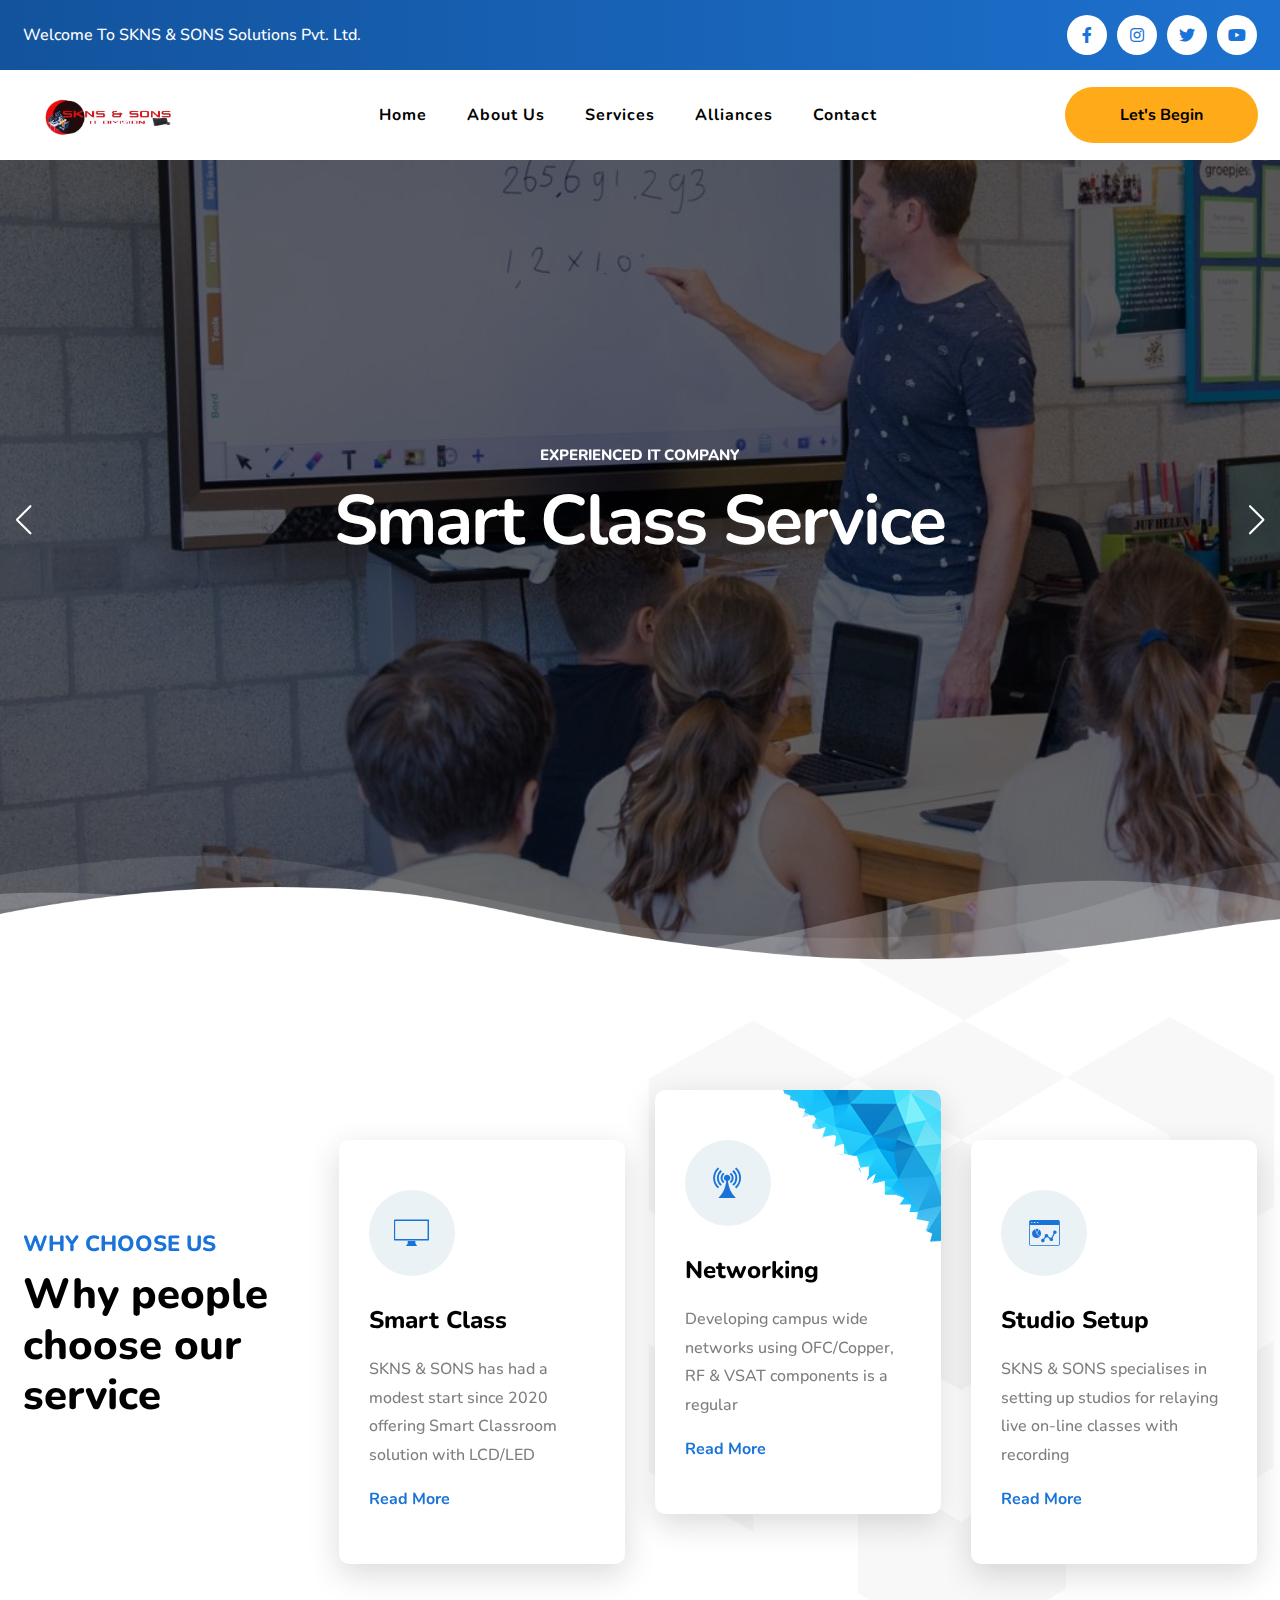
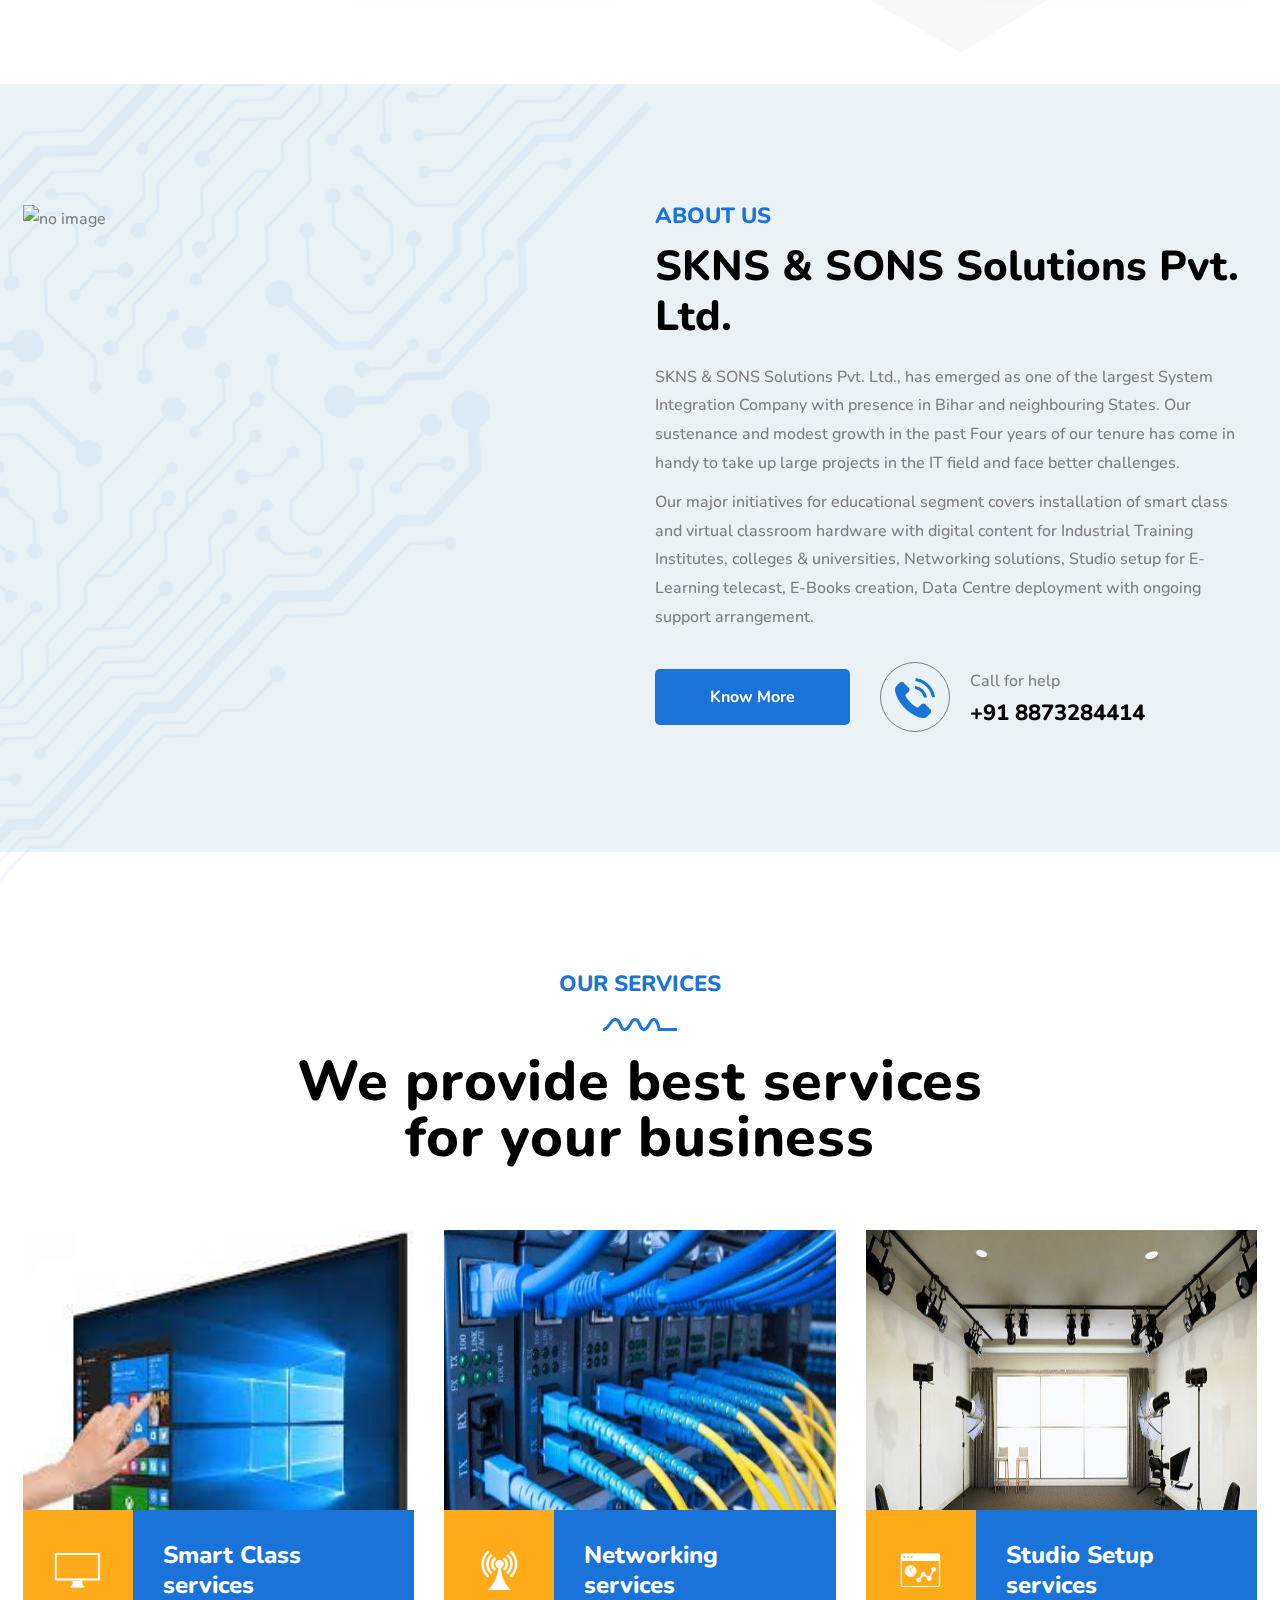
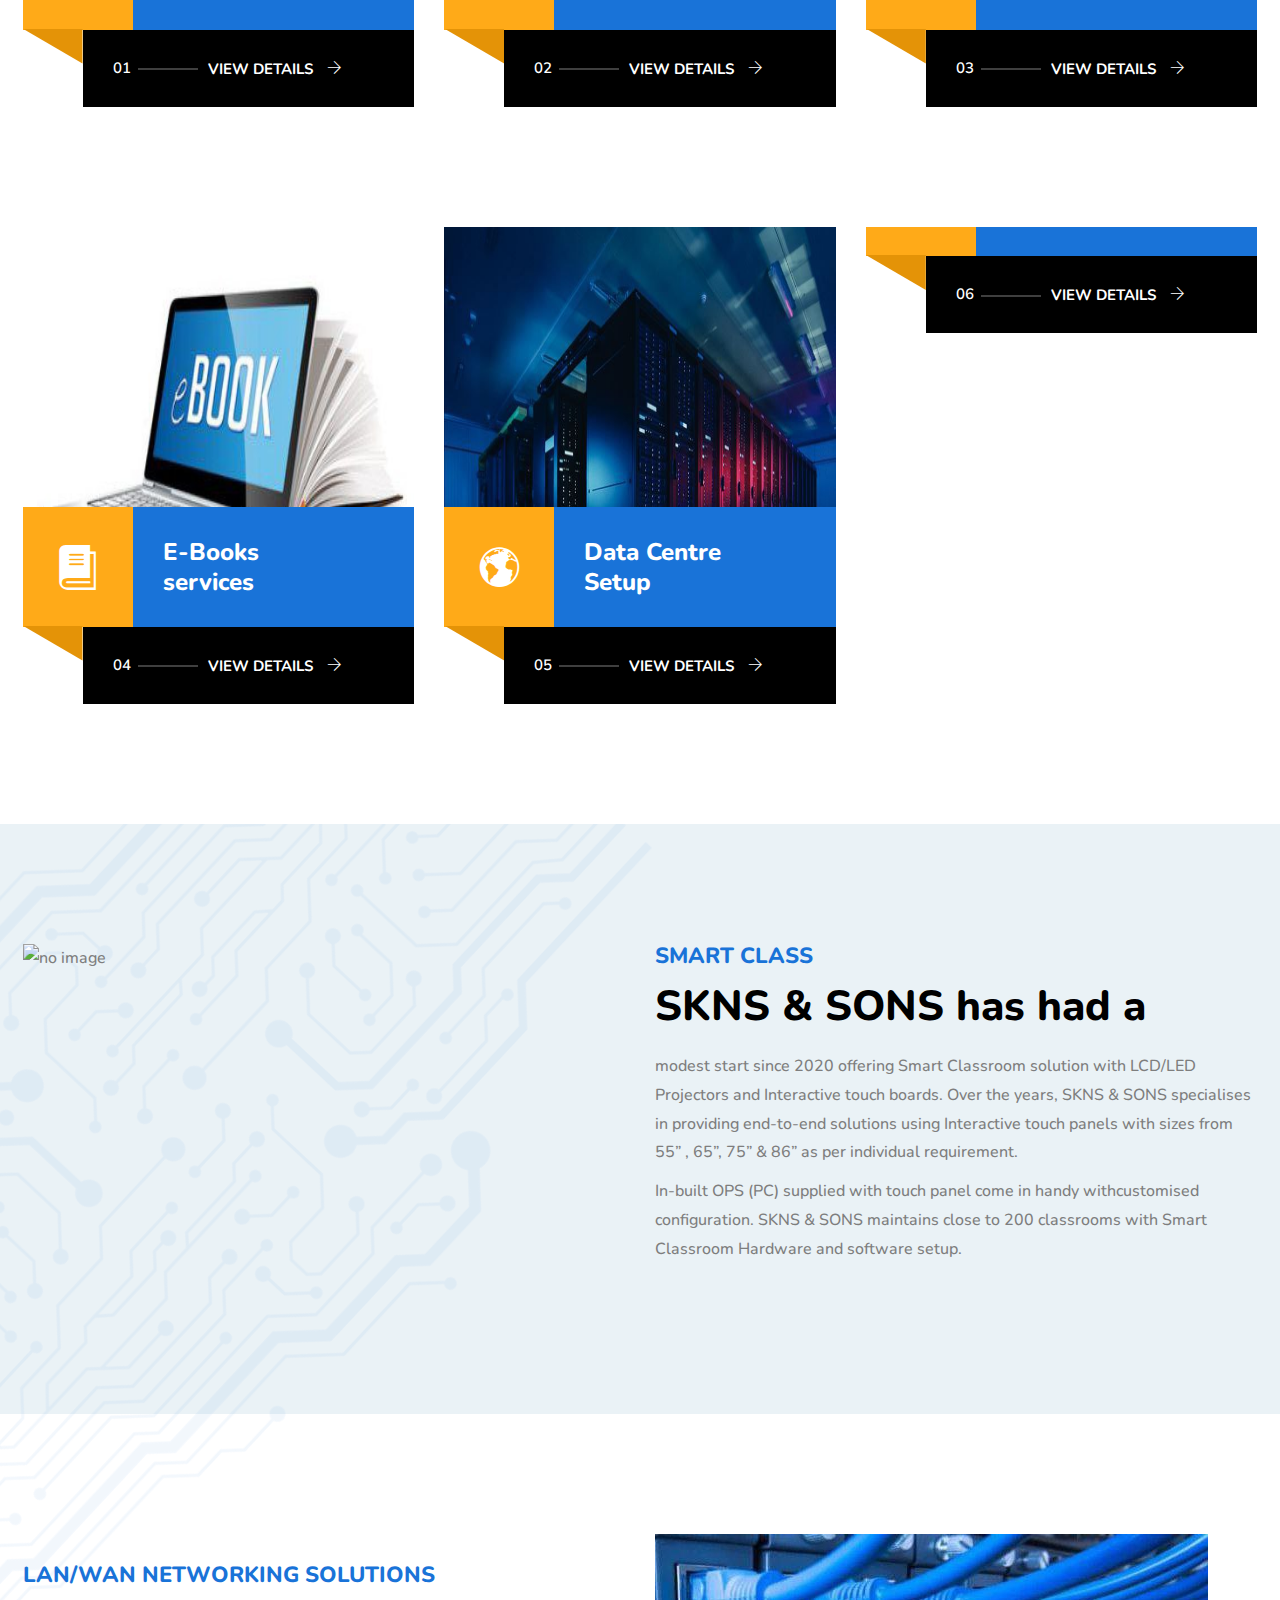
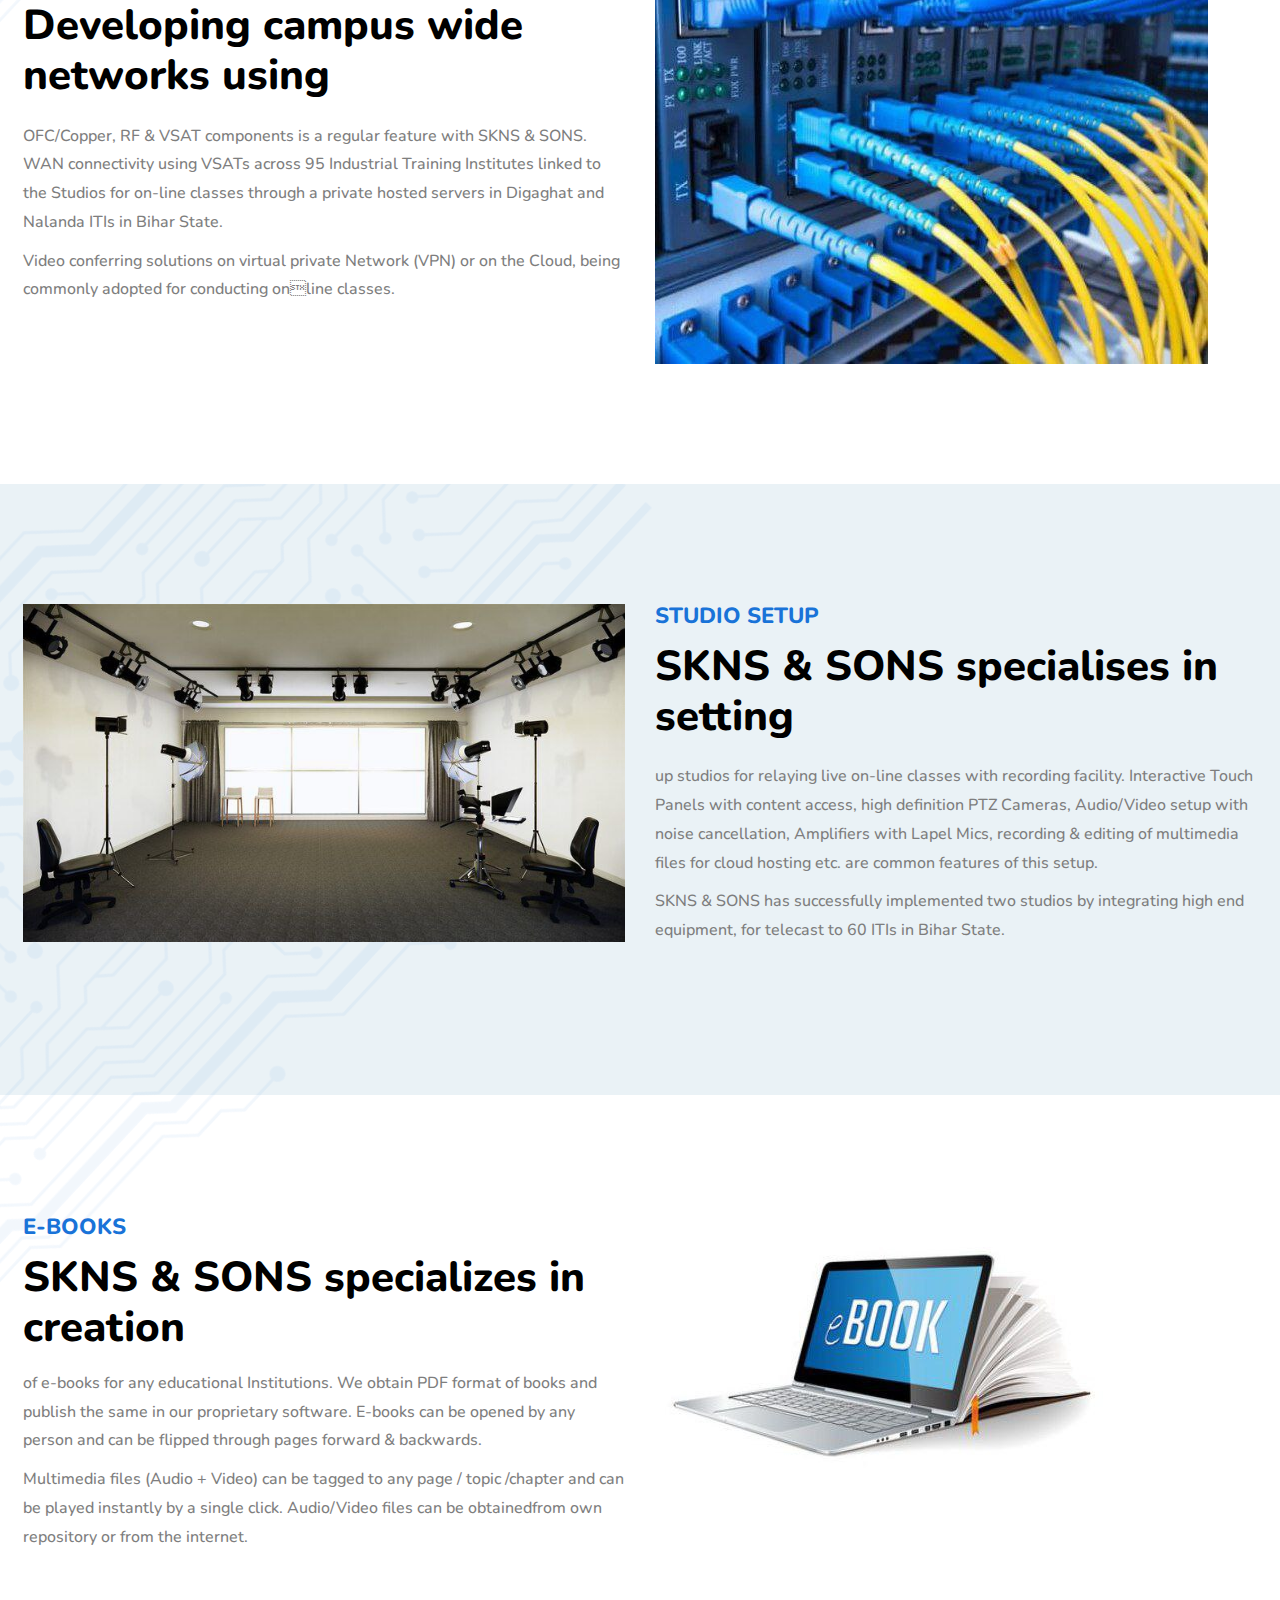
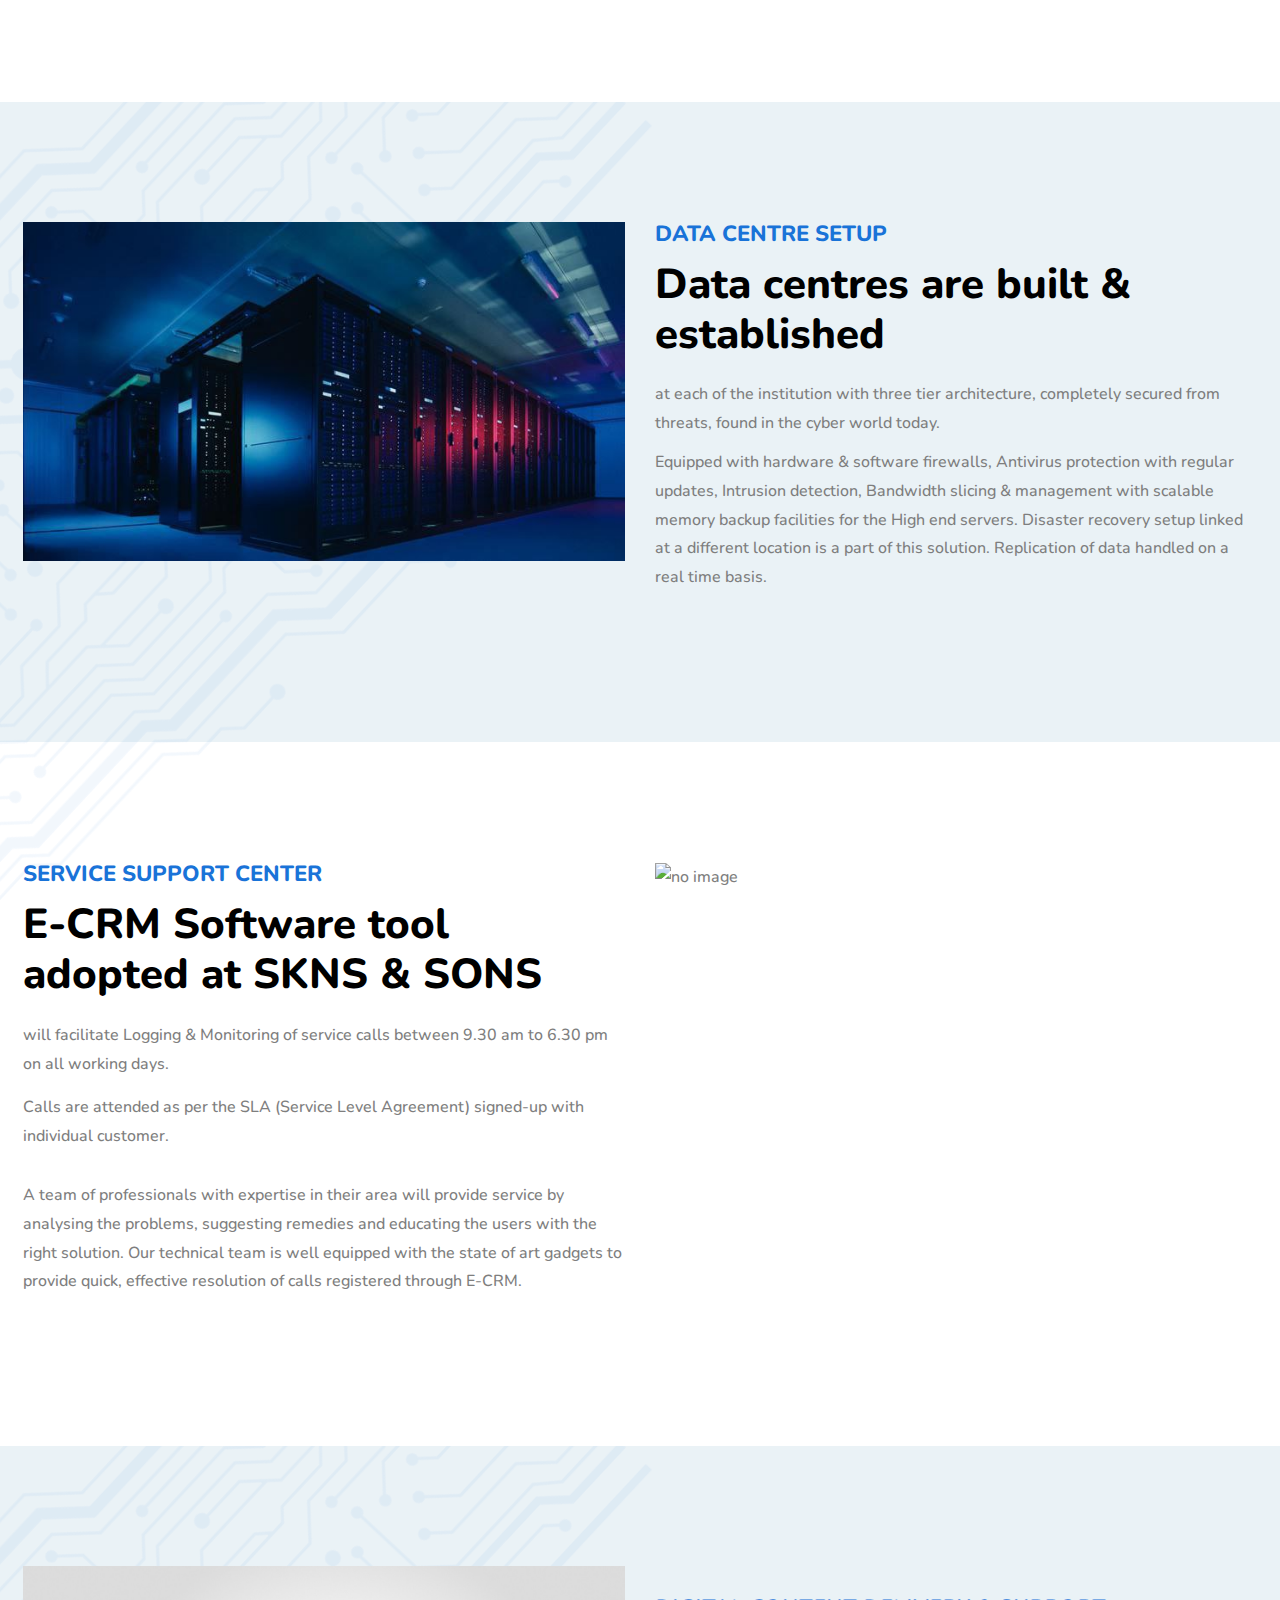
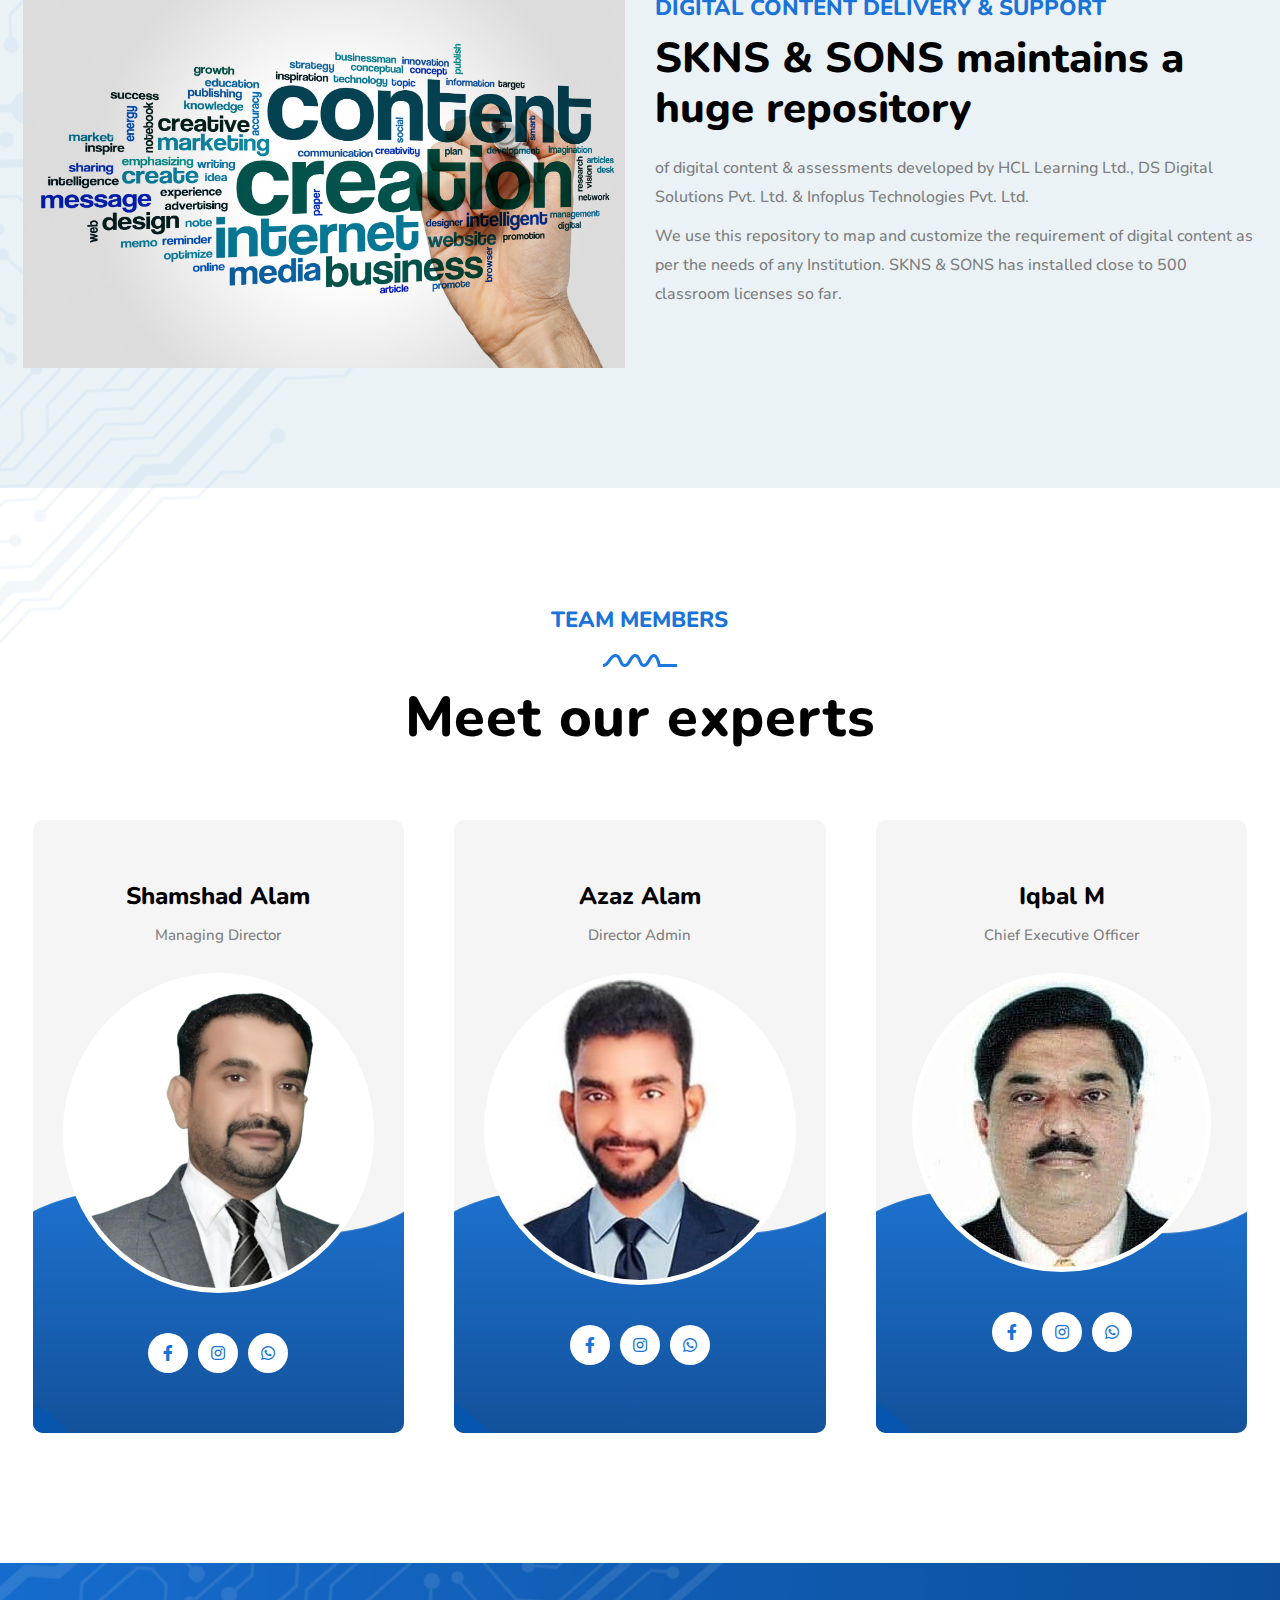
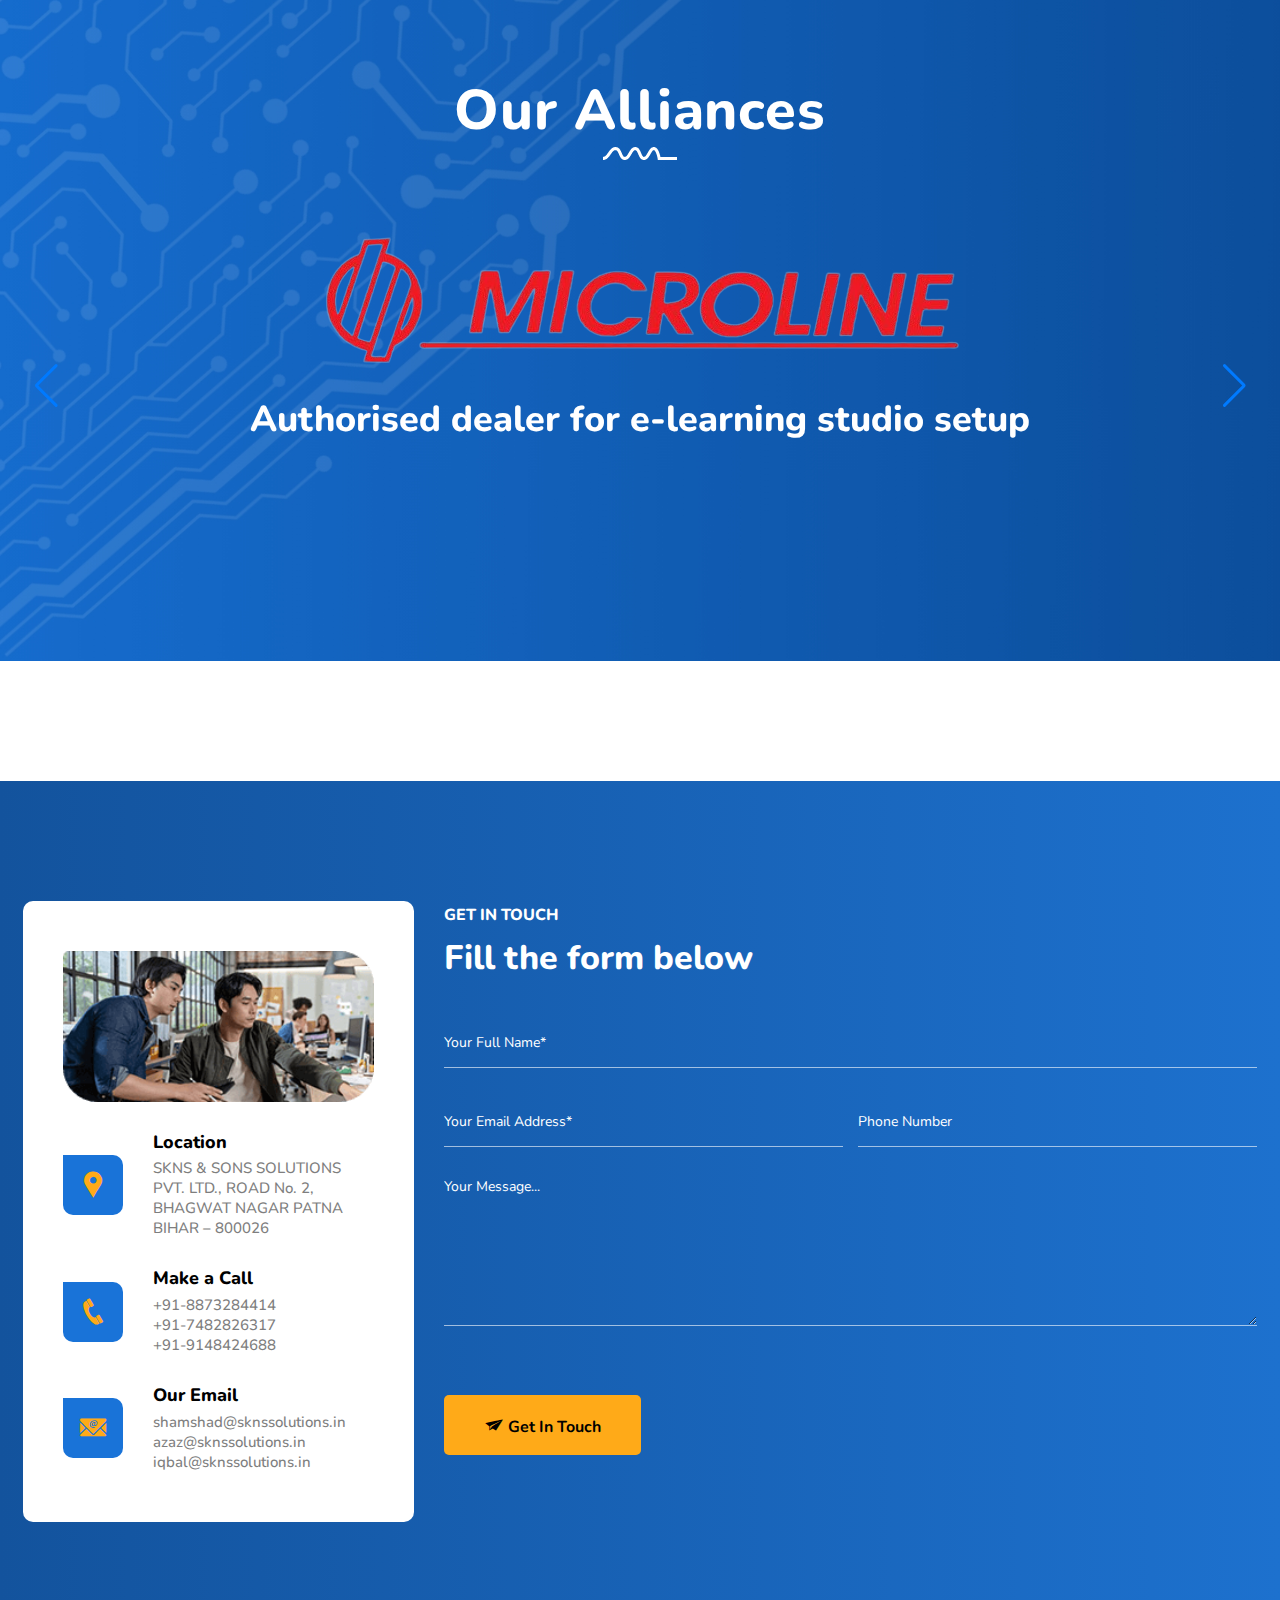
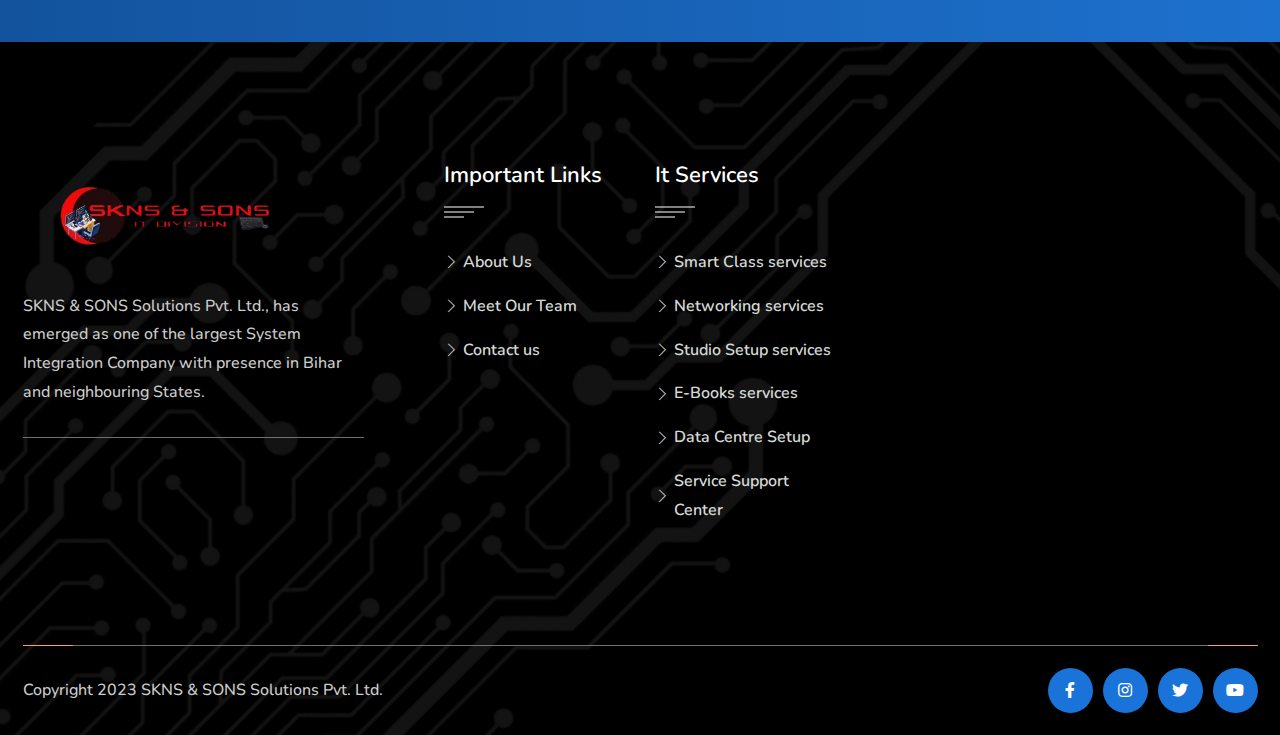
==== commit 494abe15: "Update index.html" ====
--- a/index.html
+++ b/index.html
@@ -1,1869 +1,1375 @@
 <!doctype html>
 <html class="no-js" lang="zxx">
-
-
-
-<head>	
-	<meta charset="utf-8">
-	<meta http-equiv="x-ua-compatible" content="ie=edge">
-	<title> SKNS & SONS Solutions Pvt. Ltd. </title>
-	<meta name="description" content="">
-	<meta name="viewport" content="width=device-width, initial-scale=1, shrink-to-fit=no">
-	
-
-	<!-- Place favicon.ico in the root directory -->
-	<link rel="shortcut icon" type="image/x-icon" href="assets/img/logo/new_logo.png">
-	<!-- ========== Start Stylesheet ========== -->
-	<link href="assets/css/bootstrap.min.css" rel="stylesheet" />
-	<link href="assets/css/all.min.css" rel="stylesheet" />
-	<link href="assets/css/animate.css" rel="stylesheet" />
-	<link href="assets/css/themify-icons.css" rel="stylesheet" />
-	<link href="assets/css/icofont.min.css" rel="stylesheet" />
-	<link href="assets/css/bootstrap-icons.css" rel="stylesheet" />
-	<link href="assets/css/bsnav.min.css" rel="stylesheet" />
-	<link href="assets/css/preloader.css" rel="stylesheet" />
-	<link href="assets/css/magnific-popup.css" rel="stylesheet" />
-	<link href="assets/css/swiper-bundle.min.css" rel="stylesheet" />
-	<link href="assets/css/flaticon.css" rel="stylesheet" />
-	<link href="assets/css/jquery-ui.css" rel="stylesheet" />
-	<link href="assets/style.css" rel="stylesheet">
-	<link href="style.css" rel="stylesheet">
-	<link href="assets/css/responsive.css" rel="stylesheet" />
-	<!-- ========== End Stylesheet ========== -->
-
-	
-</head>
-	
-<body id="bdy">	
-	  <!--importing library for contact form-->
-	<!--Import jQuery before materialize.js-->
-    <script type="text/javascript" src="https://code.jquery.com/jquery-2.1.1.min.js"></script>
-    <!-- Compiled and minified JavaScript -->
-    <script src="https://cdnjs.cloudflare.com/ajax/libs/materialize/0.97.5/js/materialize.min.js"></script>	
-
-	<script>
-    $(document).ready(function () {
-        var user, to, name, phone, text;
-
-        $("#send_email").click(function (event) {
-            event.preventDefault();
-
-            // Clear previous error messages
-            $("#nameError").text("");
-            $("#emailError").text("");
-            $("#phoneError").text("");
-            $("#messageError").text("");
-            $("#message").text("");
-
-            // Validate form fields
-            var isValid = true;
-
-            name = $("#name").val().trim();
-            if (name === "") {
-                $("#nameError").text("Name is required.");
-                isValid = false;
-            }
-
-            user = $("#user_email").val().trim();
-            var emailPattern = /^[^\s@]+@[^\s@]+\.[^\s@]+$/;
-            if (!user.match(emailPattern)) {
-                $("#emailError").text("Please enter a valid email address.");
-                isValid = false;
-            }
-
-            phone = $("#phone").val().trim();
-            var phonePattern = /^\d{10}$/; // Example: 10 digit phone number
-            if (!phone.match(phonePattern)) {
-                $("#phoneError").text("Please enter a valid 10-digit phone number.");
-                isValid = false;
-            }
-
-            text = $("#textarea1").val().trim();
-            if (text === "") {
-                $("#messageError").text("Message is required.");
-                isValid = false;
-            }
-
-            // If valid, proceed with form submission
-            if (isValid) {
-                // Show a loading message
-                // $("#message").text("Sending E-mail... Please wait").removeClass('alert-success alert-danger').addClass('alert-info');
-
-                $.get("https://skns-backend.onrender.com/send", {
-                    to: "ahmadadil2705@gmail.com",  // Change this to the desired email later
-                    name: name,
-                    user: user,
-                    phone: phone,
-                    text: text
-                }, function (data) {
-                    if (data === "sent") {
-                        // If email is successfully sent
-                        $("#message").text("Your email has been sent successfully!").removeClass('alert-info alert-danger').addClass('alert-success');
-                        alert("Email sent successfully!");
-                    } else {
-                        // If there was an error
-                        $("#message").text("An error occurred while sending your email. Please try again.").removeClass('alert-info alert-success').addClass('alert-danger');
-                        alert("An error occurred while sending your email. Please try again.");
-                    }
-                });
-            }
-        });
-    });
-</script>
-
-
-<script>
-	$(document).ready(function(){
-	  // the "href" attribute of .modal-trigger must specify the modal ID that wants to be triggered
-	  $('.modal-trigger').leanModal();
-	});
-	  </script>
-	<!--codeEND-->
-  <!--=================================================================-->
-
-	<!-- Start PreLoader 
-    ============================================= -->
-	<div class="preloader">
-		<div class="preloader-container">
-			<span class="preloader-text"></span>
-			<div class="preloader-animation">
-			</div>
-		</div>
-	</div>
-	<!-- Start PreLoader-->
-	
-	<!-- Start Topbar
-    ============================================= -->
-	<div class="top-bar-area pos-rel topbar-white py-4">
-		<div class="container">
-			<div class="row align-items-center">
-				<div class="col-xl-4 col-lg-4">
-					<div class="top-box-wrp-1">
-						<div class=" top-box">
-							<span>Welcome To SKNS & SONS Solutions Pvt. Ltd.</span>
+   <head>
+      <meta charset="utf-8">
+      <meta http-equiv="x-ua-compatible" content="ie=edge">
+      <title> SKNS & SONS Solutions Pvt. Ltd. </title>
+      <meta name="description" content="">
+      <meta name="viewport" content="width=device-width, initial-scale=1, shrink-to-fit=no">
+      <!-- Place favicon.ico in the root directory -->
+      <link rel="shortcut icon" type="image/x-icon" href="assets/img/logo/new_logo.png">
+      <!-- ========== Start Stylesheet ========== -->
+      <link href="assets/css/bootstrap.min.css" rel="stylesheet" />
+      <link href="assets/css/all.min.css" rel="stylesheet" />
+      <link href="assets/css/animate.css" rel="stylesheet" />
+      <link href="assets/css/themify-icons.css" rel="stylesheet" />
+      <link href="assets/css/icofont.min.css" rel="stylesheet" />
+      <link href="assets/css/bootstrap-icons.css" rel="stylesheet" />
+      <link href="assets/css/bsnav.min.css" rel="stylesheet" />
+      <link href="assets/css/preloader.css" rel="stylesheet" />
+      <link href="assets/css/magnific-popup.css" rel="stylesheet" />
+      <link href="assets/css/swiper-bundle.min.css" rel="stylesheet" />
+      <link href="assets/css/flaticon.css" rel="stylesheet" />
+      <link href="assets/css/jquery-ui.css" rel="stylesheet" />
+      <link href="assets/style.css" rel="stylesheet">
+      <link href="style.css" rel="stylesheet">
+      <link href="assets/css/responsive.css" rel="stylesheet" />
+      <!-- ========== End Stylesheet ========== -->
+
+	  <!-- jQuery -->
+	  <script type="text/javascript" src="https://code.jquery.com/jquery-2.1.1.min.js"></script>
+	  <style>
+		  .alert-error {
+			  color: black;
+			  font-size: 0.9em;
+			  margin-top: 5px;
+		  }
+		  .alert-msg {
+			  margin-top: 10px;
+			  font-size: 1em;
+		  }
+	  </style>
+   </head>
+   <body id="bdy">
+    	
+     
+      
+      <!--=================================================================-->
+      <!-- Start PreLoader 
+         ============================================= -->
+      <div class="preloader">
+         <div class="preloader-container">
+            <span class="preloader-text"></span>
+            <div class="preloader-animation">
+            </div>
+         </div>
+      </div>
+      <!-- Start PreLoader-->
+      <!-- Start Topbar
+         ============================================= -->
+      <div class="top-bar-area pos-rel topbar-white py-4">
+         <div class="container">
+            <div class="row align-items-center">
+               <div class="col-xl-4 col-lg-4">
+                  <div class="top-box-wrp-1">
+                     <div class=" top-box">
+                        <span>Welcome To SKNS & SONS Solutions Pvt. Ltd.</span>
+                     </div>
+                  </div>
+               </div>
+               <div class="col-xl-4 col-lg-4">
+                  <div class="top-box justify-content-center">
+                     <ul class="top-nav d-flex align-items-center  text-white">
+                        <!-- <li><a href="#Services">Service</a></li>
+                           <li><a href="#Contact">Contact</a></li> -->
+                     </ul>
+                  </div>
+               </div>
+               <div class="col-xl-4 col-lg-4">
+                  <div class="top-box justify-content-end">
+                     <ul class="team-social">
+                        <li><a href="#"><i class="fab fa-facebook-f"></i></a></li>
+                        <li><a href="#"><i class="fab fa-instagram"></i></a></li>
+                        <li><a href="#"><i class="fab fa-twitter"></i></a></li>
+                        <li><a href="#"><i class="fab fa-youtube"></i></a></li>
+                     </ul>
+                  </div>
+               </div>
+            </div>
+         </div>
+      </div>
+      <!-- Start Topbar-->
+      <!-- Start header
+         ============================================= -->
+      <header class="header header-2 header-before-off">
+         <div class="main-navigation">
+            <div class="main-wrapper">
+               <div class="navbar navbar-expand-lg bsnav bsnav-sticky bsnav-sticky-slide">
+                  <div class="container">
+                     <a class="navbar-brand" href="index.html">
+                     <img src="assets/img/logo/new_logo.png" class="logo-display" alt="thumb">
+                     <img src="assets/img/logo/new_logo.png" class="logo-scrolled" alt="thumb">
+                     </a>
+                     <button class="navbar-toggler toggler-spring"><span class="navbar-toggler-icon"></span></button>
+                     <div class="collapse navbar-collapse justify-content-md-center">
+                        <ul class="navbar-nav navbar-mobile mr-0">
+                           <li class="nav-item">
+                              <a class="nav-link" href="#">Home</i></a>
+                           </li>
+                           <li class="nav-item"><a class="nav-link" href="#AboutUs">About Us</a></li>
+                           <li class="nav-item">
+                              <a class="nav-link" href="#Services">Services</i></a>
+                           </li>
+                           <li class="nav-item">
+                              <a class="nav-link" href="#Alliances">Alliances</i></a>
+                           </li>
+                           <li class="nav-item"><a class="nav-link" href="#Contact">Contact</a></li>
+                        </ul>
+                     </div>
+                     <div class="search-cart nav-profile">
+                        <a href="#Contact" class="btn-1 btn-circle btn-sec">Let's Begin</a>
+                     </div>
+                  </div>
+               </div>
+               <div class="bsnav-mobile">
+                  <div class="bsnav-mobile-overlay"></div>
+                  <div class="navbar">
+                     <img src="assets/img/logo/new_logo.png" class="logo-scrolled" alt="thumb">
+                  </div>
+               </div>
+            </div>
+         </div>
+      </header>
+      <!-- End header -->
+      <main class="main">
+         <!-- Start Slider
+            ============================================= -->
+         <div class="hero-area pos-rel">
+            <div class="swiper hero-sldr">
+               <div class="swiper-wrapper">
+                  <div class="swiper-slide hero-single-2">
+                     <div class="hero-bg-animate hero-bg animate-pos hero-overlay" style="background-image: url(assets/img/carosal/smartBoard.jpg)">
+                     </div>
+                     <img src="assets/img/shape/waves-shape.svg" class="nm" alt="no image">
+                     <div class="container">
+                        <div class="hero-wpr">
+                           <div class="row g-0">
+                              <div class="col-xl-8 offset-xl-2">
+                                 <div class="hero-content text-center">
+                                    <div class="hero-content-desc">
+                                       <span class="hero-sub-title">Experienced IT Company</span>
+                                       <h2 class="hero-title">
+                                          Smart Class Service
+                                       </h2>
+                                       <!-- <div class="hero-btn">
+                                          <div class="pl">
+                                          	<a href="#" class="item popup-youtube play-bt">
+                                          		<i class="ti-control-play"></i>
+                                          	</a>
+                                          </div>
+                                          </div> -->
+                                    </div>
+                                 </div>
+                              </div>
+                           </div>
+                        </div>
+                     </div>
+                  </div>
+                  <div class="swiper-slide hero-single-2">
+                     <div class="hero-bg-animate hero-bg animate-pos hero-overlay" style="background-image: url(assets/img/carosal/networking.png)">
+                     </div>
+                     <img src="assets/img/shape/waves-shape.svg" class="nm" alt="no image">
+                     <div class="container">
+                        <div class="hero-wpr">
+                           <div class="row g-0">
+                              <div class="col-xl-8 offset-xl-2">
+                                 <div class="hero-content text-center">
+                                    <div class="hero-content-desc">
+                                       <span class="hero-sub-title">Experienced IT Company</span>
+                                       <h2 class="hero-title">
+                                          Networking Service
+                                       </h2>
+                                       <!-- <div class="hero-btn">
+                                          <div class="pl">
+                                          	<a href="#" class="item popup-youtube play-bt">
+                                          		<i class="ti-control-play"></i>
+                                          	</a>
+                                          </div>
+                                          </div> -->
+                                    </div>
+                                 </div>
+                              </div>
+                           </div>
+                        </div>
+                     </div>
+                  </div>
+                  <div class="swiper-slide hero-single-2">
+                     <div class="hero-bg-animate hero-bg animate-pos hero-overlay" style="background-image: url(assets/img/carosal/studio.jpg)">
+                     </div>
+                     <img src="assets/img/shape/waves-shape.svg" class="nm" alt="no image">
+                     <div class="container">
+                        <div class="hero-wpr">
+                           <div class="row g-0">
+                              <div class="col-xl-8 offset-xl-2">
+                                 <div class="hero-content text-center">
+                                    <div class="hero-content-desc">
+                                       <span class="hero-sub-title">Experienced IT Company</span>
+                                       <h2 class="hero-title">
+                                          Studio Setup Service
+                                       </h2>
+                                       <!-- <div class="hero-btn">
+                                          <div class="pl">
+                                          	<a href="#" class="item popup-youtube play-bt">
+                                          		<i class="ti-control-play"></i>
+                                          	</a>
+                                          </div>
+                                          </div> -->
+                                    </div>
+                                 </div>
+                              </div>
+                           </div>
+                        </div>
+                     </div>
+                  </div>
+                  <div class="swiper-slide hero-single-2">
+                     <div class="hero-bg-animate hero-bg animate-pos hero-overlay" style="background-image: url(assets/img/carosal/eboook.jfif)">
+                     </div>
+                     <img src="assets/img/shape/waves-shape.svg" class="nm" alt="no image">
+                     <div class="container">
+                        <div class="hero-wpr">
+                           <div class="row g-0">
+                              <div class="col-xl-8 offset-xl-2">
+                                 <div class="hero-content text-center">
+                                    <div class="hero-content-desc">
+                                       <span class="hero-sub-title">Experienced IT Company</span>
+                                       <h2 class="hero-title">
+                                          e-Book Service
+                                       </h2>
+                                       <!-- <div class="hero-btn">
+                                          <div class="pl">
+                                          	<a href="#" class="item popup-youtube play-bt">
+                                          		<i class="ti-control-play"></i>
+                                          	</a>
+                                          </div>
+                                          </div> -->
+                                    </div>
+                                 </div>
+                              </div>
+                           </div>
+                        </div>
+                     </div>
+                  </div>
+                  <div class="swiper-slide hero-single-2">
+                     <div class="hero-bg-animate hero-bg animate-pos hero-overlay" style="background-image: url(assets/img/carosal/datacenter.webp)">
+                     </div>
+                     <img src="assets/img/shape/waves-shape.svg" class="nm" alt="no image">
+                     <div class="container">
+                        <div class="hero-wpr">
+                           <div class="row g-0">
+                              <div class="col-xl-8 offset-xl-2">
+                                 <div class="hero-content text-center">
+                                    <div class="hero-content-desc">
+                                       <span class="hero-sub-title">Experienced IT Company</span>
+                                       <h2 class="hero-title">
+                                          Data Center Service
+                                       </h2>
+                                    </div>
+                                 </div>
+                              </div>
+                           </div>
+                        </div>
+                     </div>
+                  </div>
+                  <div class="swiper-slide hero-single-2">
+                     <div class="hero-bg-animate hero-bg animate-pos hero-overlay" style="background-image: url(assets/img/carosal/dg.jpg)">
+                     </div>
+                     <img src="assets/img/shape/waves-shape.svg" class="nm" alt="no image">
+                     <div class="container">
+                        <div class="hero-wpr">
+                           <div class="row g-0">
+                              <div class="col-xl-8 offset-xl-2">
+                                 <div class="hero-content text-center">
+                                    <div class="hero-content-desc">
+                                       <span class="hero-sub-title">Experienced IT Company</span>
+                                       <h2 class="hero-title">
+                                          Digital Content Service
+                                       </h2>
+                                    </div>
+                                 </div>
+                              </div>
+                           </div>
+                        </div>
+                     </div>
+                  </div>
+               </div>
+               <div class="swiper-button-next"></div>
+               <div class="swiper-button-prev"></div>
+            </div>
+         </div>
+         <!-- End Slider -->
+         <!-- Start Choose
+            ============================================= -->
+         <div class="choose-area de-padding pos-rel">
+            <img src="assets/img/shape/choose-bg.png" class="choose-bg" alt="no image">
+            <div class="container">
+               <div class="choose-wpr">
+                  <div class="row g-5">
+                     <div class="col-xl-3">
+                        <div class="choose-left element-center ment">
+                           <div class="choose-left-content">
+                              <span class="hero-sub-title">Why Choose Us</span>
+                              <h2 class="heading-1 mb-0">
+                                 Why people
+                                 choose our
+                                 service
+                              </h2>
+                           </div>
+                        </div>
+                     </div>
+                     <div class="col-xl-9">
+                        <div class="choose-content">
+                           <div class="row g-5">
+                              <div class="col-xl-4 col-md-6">
+                                 <div class="choose-box mt-50">
+                                    <i class="icofont-imac"></i>
+                                    <h4 class="heading-4">Smart Class</h4>
+                                    <p>
+                                       SKNS & SONS has had a modest start since 
+                                       2020 offering Smart Classroom solution with 
+                                       LCD/LED 
+                                    </p>
+                                    <a href="#SmartClass" class="choose-btn">Read More</a>
+                                 </div>
+                              </div>
+                              <div class="col-xl-4 col-md-6">
+                                 <div class="choose-box">
+                                    <img src="assets/img/shape/choose-shape.png" alt="no image" class="choose-shape">
+                                    <i class="icofont-network-tower"></i>
+                                    <h4 class="heading-4">Networking</h4>
+                                    <p>
+                                       Developing campus wide networks using 
+                                       OFC/Copper, RF & VSAT components is a 
+                                       regular 
+                                    </p>
+                                    <a href="#Networking" class="choose-btn">Read More</a>
+                                 </div>
+                              </div>
+                              <div class="col-xl-4 col-md-6">
+                                 <div class="choose-box mt-50">
+                                    <i class="icofont-dashboard-web"></i>
+                                    <h4 class="heading-4">Studio Setup</h4>
+                                    <p>
+                                       SKNS & SONS specialises in setting up 
+                                       studios for relaying live on-line classes 
+                                       with recording 
+                                    </p>
+                                    <a href="#StudioSetup" class="choose-btn">Read More</a>
+                                 </div>
+                              </div>
+                           </div>
+                        </div>
+                     </div>
+                  </div>
+               </div>
+            </div>
+         </div>
+         <!-- End Choose -->
+         <!-- Start About
+            ============================================= -->
+         <div id="AboutUs" class="about-area-2 bg de-padding pos-rel">
+            <img src="assets/img/shape/about-clip-2.png" class="about-clip-2" alt="no image">
+            <div class="container">
+               <div class="about-wpr-2 grid-2">
+                  <div class="about-left-2">
+                     <img src="https://twtv3.ams3.digitaloceanspaces.com/posts/managed-services-slider2.jpeg" alt="no image">
+                  </div>
+                  <div class="about-right-2 element-center">
+                     <div class="about-right-content-2">
+                        <span class="hero-sub-title">About Us</span>
+                        <h2 class="heading-1">
+                           SKNS & SONS Solutions Pvt. Ltd. <br /> 
+                        </h2>
+                        <p class="mb-10">
+                           SKNS & SONS Solutions Pvt. Ltd., has emerged as one of the largest System 
+                           Integration Company with presence in Bihar and neighbouring States. Our 
+                           sustenance and modest growth in the past Four years of our tenure has come in 
+                           handy to take up large projects in the IT field and face better challenges.
+                        </p>
+                        <p class="mb-30">
+                           Our major initiatives for educational segment covers installation of smart class and 
+                           virtual classroom hardware with digital content for Industrial Training Institutes,
+                           colleges & universities, Networking solutions, Studio setup for E-Learning telecast, 
+                           E-Books creation, Data Centre deployment with ongoing support arrangement.
+                        </p>
+                        <div class="about-btn-content">
+                           <a href="#AboutUs" class="btn-1 btn-theme">Know More</a>
+                           <div class="about-call">
+                              <div class="about-call-icon">
+                                 <i>
+                                 <img src="assets/img/icon/telephone.png" alt="no image">
+                                 </i>
+                              </div>
+                              <div class="about-call-text">
+                                 <span>Call for help</span>
+                                 <h5 class="mb-0">+91 8873284414</h5>
+                              </div>
+                           </div>
+                        </div>
+                     </div>
+                  </div>
+               </div>
+            </div>
+         </div>
+         <!-- End About -->
+        
+         <!-- Start Service
+            ============================================= -->
+         <div id="Services" class="service-area-2 de-pt">
+            <div class="container">
+               <div class="row">
+                  <div class="col-lg-8 offset-lg-2">
+                     <div class="site-title text-center">
+                        <p class="hero-sub-title">Our Services</p>
+                        <div class="site-title-shape text-center mb-4">	
+                           <img src="assets/img/shape/site-title-shape.png" alt="no image">
+                        </div>
+                        <h2 class="up-title mb-0">
+                           We provide best services <br /> for your business
+                        </h2>
+                     </div>
+                  </div>
+               </div>
+               <div class="service-wpr-2 grid-3">
+                  <div class="service-box-2">
+                     <div class="service-content">
+                        <img style="height: 400px; width: 200px;" src="assets/img/vector/moniter.jpg" class="service-main-pic" alt="no image">
+                        <div class="service-desc-2">
+                           <div class="service-icon-2">
+                              <i class="icofont-imac"></i>
+                           </div>
+                           <div class="service-element">
+                              <h4 class="heading-4">Smart Class <br /> services</h4>
+                              <p class="mb-0">
+                                 SKNS & SONS has had a modest start since 
+                                 2020 offering									
+                              </p>
+                           </div>
+                        </div>
+                     </div>
+                     <div class="service-bottom">
+                        <a href="#SmartClass" class="service-btn-srv">
+                           <span>01</span>
+                           <p>view details <i class="ti-arrow-right"></i></p>
+                        </a>
+                     </div>
+                  </div>
+                  <div class="service-box-2">
+                     <div class="service-content">
+                        <img style="height: 400px; width: 200px;" src="assets/img/vector/network.jpg" class="service-main-pic" alt="no image">
+                        <div class="service-desc-2">
+                           <div class="service-icon-2">
+                              <i class="icofont-network-tower"></i>
+                           </div>
+                           <div class="service-element">
+                              <h4 class="heading-4">Networking <br /> services</h4>
+                              <p class="mb-0">
+                                 Developing campus wide networks using 
+                                 OFC/Copper, 
+                              </p>
+                           </div>
+                        </div>
+                     </div>
+                     <div class="service-bottom">
+                        <a href="#Networking" class="service-btn-srv">
+                           <span>02</span>
+                           <p>view details <i class="ti-arrow-right"></i></p>
+                        </a>
+                     </div>
+                  </div>
+                  <div class="service-box-2">
+                     <div class="service-content">
+                        <img style="height: 400px; width: 200px;" src="assets/img/vector/StudioRoom.jpg" class="service-main-pic" alt="no image">
+                        <div class="service-desc-2">
+                           <div class="service-icon-2">
+                              <i class="icofont-dashboard-web"></i>
+                           </div>
+                           <div class="service-element">
+                              <h4 class="heading-4">Studio Setup <br /> services</h4>
+                              <p class="mb-0">
+                                 SKNS & SONS specialises in setting up 
+                                 studios for
+                              </p>
+                           </div>
+                        </div>
+                     </div>
+                     <div class="service-bottom">
+                        <a href="#StudioSetup" class="service-btn-srv">
+                           <span>03</span>
+                           <p>view details <i class="ti-arrow-right"></i></p>
+                        </a>
+                     </div>
+                  </div>
+               </div>
+               <div class="service-wpr-2 grid-3 de-pt">
+                  <div class="service-box-2">
+                     <div class="service-content">
+                        <img style="height: 400px; width: 200px;" src="assets/img/vector/ebook.jpg" class="service-main-pic" alt="no image">
+                        <div class="service-desc-2">
+                           <div class="service-icon-2">
+                              <i class="icofont-book-alt"></i>
+                           </div>
+                           <div class="service-element">
+                              <h4 class="heading-4">E-Books <br /> services</h4>
+                              <p class="mb-0">
+                                 SKNS & SONS specializes in creation of e-books 
+                                 for								
+                              </p>
+                           </div>
+                        </div>
+                     </div>
+                     <div class="service-bottom">
+                        <a href="#EBook" class="service-btn-srv">
+                           <span>04</span>
+                           <p>view details <i class="ti-arrow-right"></i></p>
+                        </a>
+                     </div>
+                  </div>
+                  <div class="service-box-2">
+                     <div class="service-content">
+                        <img style="height: 400px; width: 200px;" src="assets/img/vector/DataCenter.jpg" class="service-main-pic" alt="no image">
+                        <div class="service-desc-2">
+                           <div class="service-icon-2">
+                              <i class="icofont-world"></i>
+                           </div>
+                           <div class="service-element">
+                              <h4 class="heading-4">Data Centre <br /> Setup</h4>
+                              <p class="mb-0">
+                                 Data centresare built & established at each of 
+                                 the institution
+                              </p>
+                           </div>
+                        </div>
+                     </div>
+                     <div class="service-bottom">
+                        <a href="#DataCenter" class="service-btn-srv">
+                           <span>05</span>
+                           <p>view details <i class="ti-arrow-right"></i></p>
+                        </a>
+                     </div>
+                  </div>
+                  <div class="service-box-2">
+                     <div class="service-content">
+                        <img style="height: 400px; width: 200px;" src="assets/img/vector/DigitalContent.jpg" class="service-main-pic" alt="no image">
+                        <div class="service-desc-2">
+                           <div class="service-icon-2">
+                              <i class="icofont-headphone-alt"></i>
+                           </div>
+                           <div class="service-element">
+                              <h4 class="heading-4">Digital Content <br /> Service</h4>
+                              <p class="mb-0">
+                                 SKNS & SONS maintains a huge repository of 
+                                 digital content
+                              </p>
+                           </div>
+                        </div>
+                     </div>
+                     <div class="service-bottom">
+                        <a href="#DigitalContent" class="service-btn-srv">
+                           <span>06</span>
+                           <p>view details <i class="ti-arrow-right"></i></p>
+                        </a>
+                     </div>
+                  </div>
+               </div>
+            </div>
+         </div>
+         <!-- End Service -->
+         <div class="de-pt">
+            <div id="SmartClass" class="about-area-2 bg de-padding  pos-rel">
+               <img src="assets/img/shape/about-clip-2.png" class="about-clip-2" alt="no image">
+               <div class="container">
+                  <div class="about-wpr-2 grid-2">
+                     <div class="about-left-2">
+                        <img style="height: 430px; width: auto;" src="https://www.smartersys.com/hs-fs/hubfs/SMART-WiesbadenHumboldt-_DSF7108-Edit-Full-min-3.jpg?width=600&name=SMART-WiesbadenHumboldt-_DSF7108-Edit-Full-min-3.jpg" alt="no image">
+                     </div>
+                     <div class="about-right-2 element-center">
+                        <div class="about-right-content-2">
+                           <span class="hero-sub-title">Smart Class</span>
+                           <h2 class="heading-1">
+                              SKNS & SONS has had a
+                           </h2>
+                           <p class="mb-10">
+                              modest start since 2020 offering Smart Classroom solution with 
+                              LCD/LED Projectors and Interactive touch 
+                              boards. Over the years, SKNS & SONS
+                              specialises in providing end-to-end solutions 
+                              using Interactive touch panels with sizes from 
+                              55” , 65”, 75” & 86” as per individual
+                              requirement.
+                           </p>
+                           <p class="mb-30">
+                              In-built OPS (PC) supplied with 
+                              touch panel come in handy withcustomised
+                              configuration. SKNS & SONS maintains close to 
+                              200 classrooms with Smart Classroom 
+                              Hardware and software setup.
+                           </p>
+                        </div>
+                     </div>
+                  </div>
+               </div>
+            </div>
+         </div>
+         <!-- Start Review
+            ============================================= -->
+         <div id="Networking" class="container de-pt">
+            <div class="about-wpr-2 grid-2">
+               <div class="about-right-2 element-center">
+                  <div class="about-right-content-2">
+                     <span class="hero-sub-title">LAN/WAN Networking Solutions</span>
+                     <h2 class="heading-1">
+                        Developing campus wide networks using 
+                     </h2>
+                     <p class="mb-10">
+                        OFC/Copper, RF & VSAT components is a 
+                        regular feature with SKNS & SONS.
+                        WAN connectivity using VSATs across 95
+                        Industrial Training Institutes linked to the 
+                        Studios for on-line classes through a private 
+                        hosted servers in Digaghat and Nalanda ITIs 
+                        in Bihar State. 
+                     </p>
+                     <p class="mb-30">
+                        Video conferring solutions on
+                        virtual private Network (VPN) or on the Cloud, 
+                        being commonly adopted for conducting online classes.
+                     </p>
+                  </div>
+               </div>
+               <div class="about-right-">
+                  <img src="assets/img/vector/network.jpg" alt="no image">
+               </div>
+            </div>
+         </div>
+         </div>
+         <!-- End Review -->
+         <div class="de-pt">
+            <div id="StudioSetup" class="about-area-2 bg de-padding  pos-rel">
+               <img src="assets/img/shape/about-clip-2.png" class="about-clip-2" alt="no image">
+               <div class="container">
+                  <div class="about-wpr-2 grid-2">
+                     <div class="about-left-2">
+                        <img src="assets/img/vector/StudioRoom.jpg" alt="no image">
+                     </div>
+                     <div class="about-right-2 element-center">
+                        <div class="about-right-content-2">
+                           <span class="hero-sub-title">Studio Setup</span>
+                           <h2 class="heading-1">
+                              SKNS & SONS specialises in setting 
+                           </h2>
+                           <p class="mb-10">
+                              up 
+                              studios for relaying live on-line classes 
+                              with recording facility. Interactive 
+                              Touch Panels with content access, high 
+                              definition PTZ Cameras, Audio/Video 
+                              setup with noise cancellation, 
+                              Amplifiers with Lapel Mics, recording & 
+                              editing of multimedia files for cloud 
+                              hosting etc. are common features of this 
+                              setup.
+                           </p>
+                           <p class="mb-30">
+                              SKNS & SONS has successfully 
+                              implemented two studios by integrating 
+                              high end equipment, for telecast to 60 
+                              ITIs in Bihar State.
+                        </div>
+                     </div>
+                  </div>
+               </div>
+            </div>
+         </div>
+         <div class="container   de-pt">
+            <div id="EBook" class="about-wpr-2 grid-2">
+               <div class="about-left-2">
+                  <div class="about-left-2 element-center">
+                     <div class="about-right-content-2">
+                        <span class="hero-sub-title">E-Books</span>
+                        <h2 class="heading-1">
+                           SKNS & SONS specializes in creation 
+                        </h2>
+                        <p class="mb-10">
+                           of e-books 
+                           for any educational Institutions. We obtain PDF 
+                           format of books and publish the same in our 
+                           proprietary software. E-books can be opened by 
+                           any person and can be flipped through pages 
+                           forward & backwards.
+                        </p>
+                        <p class="mb-30">
+                           Multimedia files (Audio + 
+                           Video) can be tagged to any page / topic 
+                           /chapter and can be played instantly by a 
+                           single click. Audio/Video files can be 
+                           obtainedfrom own repository or from the 
+                           internet.
+                        </p>
+                     </div>
+                  </div>
+               </div>
+               <div class="about-left-2 ml-30">
+                  <img src="assets/img/vector/ebook.jpg" alt="no image">
+               </div>
+            </div>
+         </div>
+         </div>
+         <div class="de-pt">
+            <div id="DataCenter" class="about-area-2 bg de-padding  pos-rel">
+               <img src="assets/img/shape/about-clip-2.png" class="about-clip-2" alt="no image">
+               <div class="container">
+                  <div class="about-wpr-2 grid-2">
+                     <div class="about-left-2">
+                        <img src="assets/img/vector/DataCenter.jpg" alt="no image">
+                     </div>
+                     <div class="about-right-2 element-center">
+                        <div class="about-right-content-2">
+                           <span class="hero-sub-title">Data Centre Setup</span>
+                           <h2 class="heading-1">
+                              Data centres are built & established 
+                           </h2>
+                           <p class="mb-10">
+                              at each of 
+                              the institution with three tier architecture, 
+                              completely secured from threats, found in the 
+                              cyber world today.
+                           </p>
+                           <p class="mb-30">
+                              Equipped with hardware & software firewalls, 
+                              Antivirus protection with regular updates, 
+                              Intrusion detection, Bandwidth slicing & 
+                              management with scalable memory backup
+                              facilities for the High end servers. Disaster 
+                              recovery setup linked at a different location is a 
+                              part of this solution. Replication of data handled
+                              on a real time basis.
+                           </p>
+                        </div>
+                     </div>
+                  </div>
+               </div>
+            </div>
+         </div>
+         <!-- Start Review
+            ============================================= -->
+         <div class="container de-pt">
+            <div id="ServiceCenter" class="about-wpr-2 grid-2">
+               <div class="about-right-2 element-center">
+                  <div class="about-right-content-2">
+                     <span class="hero-sub-title">Service Support Center</span>
+                     <h2 class="heading-1">
+                        E-CRM Software tool adopted at SKNS & 
+                        SONS 
+                     </h2>
+                     <p >will facilitate Logging & Monitoring of
+                        service calls between 9.30 am to 6.30 pm on 
+                        all working days.
+                     </p>
+                     <p class="mb-30">
+                        Calls are attended as per the SLA (Service 
+                        Level Agreement) signed-up with individual 
+                        customer. 
+                     </p>
+                     <p class="mb-30">
+                        A team of professionals with expertise in their 
+                        area will provide service by analysing the 
+                        problems, suggesting remedies and
+                        educating the users with the right solution. 
+                        Our technical team is well equipped with the 
+                        state of art gadgets to provide quick, effective 
+                        resolution of calls registered through E-CRM.
+                     </p>
+                  </div>
+               </div>
+               <div class="about-right-2">
+                  <img src="https://www.call2customers.com/call_center_blog/wp-content/uploads/2018/11/Customer-Service-Call-Center.jpg" alt="no image">
+               </div>
+            </div>
+         </div>
+         </div>
+         <div class="de-pt">
+            <div id="DigitalContent" class="about-area-2 bg de-padding  pos-rel">
+               <img src="assets/img/shape/about-clip-2.png" class="about-clip-2" alt="no image">
+               <div class="container">
+                  <div class="about-wpr-2 grid-2">
+                     <div class="about-left-2">
+                        <img src="assets/img/vector/digitalcontent.jpg" alt="no image">
+                     </div>
+                     <div class="about-right-2 element-center">
+                        <div class="about-right-content-2">
+                           <span class="hero-sub-title">Digital content delivery & support</span>
+                           <h2 class="heading-1">
+                              SKNS & SONS maintains a huge repository
+                           </h2>
+                           <p class="mb-10">
+                              of 
+                              digital content & assessments developed by HCL 
+                              Learning Ltd., DS Digital Solutions Pvt. Ltd. & 
+                              Infoplus Technologies Pvt. Ltd.
+                           </p>
+                           <p class="mb-30">
+                              We use this 
+                              repository to map and customize the requirement 
+                              of digital content as per the needs of any 
+                              Institution. SKNS & SONS has installed close to 
+                              500 classroom licenses so far.
+                           </p>
+                        </div>
+                     </div>
+                  </div>
+               </div>
+            </div>
+         </div>
+      
+         <!-- Start Team
+            ============================================= -->
+         <div id="Team" class="team-area-2 de-padding">
+            <div class="container">
+               <div class="row">
+                  <div class="col-lg-8 offset-lg-2">
+                     <div class="site-title text-center">
+                        <p class="hero-sub-title">TEAM MEMBERS</p>
+                        <div class="site-title-shape text-center mb-4">	
+                           <img src="assets/img/shape/site-title-shape.png" alt="no image">
+                        </div>
+                        <h2 class="up-title mb-0">
+                           Meet our experts
+                        </h2>
+                     </div>
+                  </div>
+               </div>
+               <div class="team-wpr-2 grid-3">
+                  <div class="team-box-2">
+                     <img src="assets/img/shape/team-shape.png" class="team-shape-2" alt="no mage">
+                     <img src="assets/img/shape/team-top.png" class="team-top" alt="no mage">
+                     <img src="assets/img/shape/half-circle.png" class="team-half-circle" alt="no mage">
+                     <div class="team-bio-2">
+                        <a href="#">
+                           <h4 class="heading-4">Shamshad Alam</h4>
+                        </a>
+                        <span>Managing Director</span>
+                     </div>
+                     <div class="team-pic-2">
+                        <img src="assets/img/person/shamad.png" alt="no image">
+                     </div>
+                     <div class="team-social-2">
+                        <ul class="team-social">
+                           <li><a href="#"><i class="fab fa-facebook-f"></i></a></li>
+                           <li><a href="#"><i class="fab fa-instagram"></i></a></li>
+                           <li><a href="https://wa.me/+918873284414"><i class="fab fa-whatsapp"></i></a></li>
+                        </ul>
+                     </div>
+                  </div>
+                  <div class="team-box-2">
+                     <img src="assets/img/shape/team-shape.png" class="team-shape-2" alt="no mage">
+                     <img src="assets/img/shape/team-top.png" class="team-top" alt="no mage">
+                     <img src="assets/img/shape/half-circle.png" class="team-half-circle" alt="no mage">
+                     <div class="team-bio-2">
+                        <a href="#">
+                           <h4 class="heading-4">Azaz Alam</h4>
+                        </a>
+                        <span>Director Admin</span>
+                     </div>
+                     <div class="team-pic-2">
+                        <img src="assets/img/person/azaz.jpg" alt="no image">
+                     </div>
+                     <div class="team-social-2">
+                        <ul class="team-social">
+                           <li><a href="#"><i class="fab fa-facebook-f"></i></a></li>
+                           <li><a href="#"><i class="fab fa-instagram"></i></a></li>
+                           <li><a href="https://wa.me/+917482826317"><i class="fab fa-whatsapp"></i></a></li>
+                        </ul>
+                     </div>
+                  </div>
+                  <div class="team-box-2">
+                     <img src="assets/img/shape/team-shape.png" class="team-shape-2" alt="no mage">
+                     <img src="assets/img/shape/team-top.png" class="team-top" alt="no mage">
+                     <img src="assets/img/shape/half-circle.png" class="team-half-circle" alt="no mage">
+                     <div class="team-bio-2">
+                        <a href="#">
+                           <h4 class="heading-4">Iqbal M</h4>
+                        </a>
+                        <span>Chief Executive Officer</span>
+                     </div>
+                     <div class="team-pic-2">
+                        <img src="assets/img/person/iqbal.jpg" alt="no image">
+                     </div>
+                     <div class="team-social-2">
+                        <ul class="team-social">
+                           <li><a href="#"><i class="fab fa-facebook-f"></i></a></li>
+                           <li><a href="#"><i class="fab fa-instagram"></i></a></li>
+                           <li><a href="https://wa.me/+919148424688"><i class="fab fa-whatsapp"></i></a></li>
+                        </ul>
+                     </div>
+                  </div>
+               </div>
+            </div>
+         </div>
+         <!-- End Team -->
+         <!-- Start Blog
+        
+            		
+            ============================================= -->
+         <div id="Alliances">
+            <div class="review-area hero-bg de-padding" style="background-image: url(assets/img/bg/bg-review.jpg)">
+               <div class="container">
+                  <div class="row">
+                     <div class="col-lg-8 offset-lg-2">
+                        <div class="site-title wh text-center">
+                           <!-- <p class="hero-sub-title">Alliances</p> -->
+                           <!-- <div class="site-title-shape text-center mb-4">	
+                              <img src="assets/img/shape/site-title-shape-white.png" alt="no image">
+                              </div> -->
+                           <h2 class="up-title mb-0">
+                              Our Alliances
+                           </h2>
+                           <div class="site-title-shape text-center mb-4">	
+                              <img src="assets/img/shape/site-title-shape-white.png" alt="no image">
+                           </div>
+                        </div>
+                     </div>
+                  </div>
+                  <div class="review-wpr pos-rel">
+                     <!-- <img src="assets/img/shape/quote.png" class="review-quote" alt="no image"> -->
+                     <div class="swiper rev-sldr">
+                        <div class="swiper-wrapper">
+                           <div class="swiper-slide">
+                              <div class="review-single">
+                                 <div class="review-up">
+                                    <img  src="assets/img/logo/microline.png" alt="no image">
+                                 </div>
+                                 <div >
+                                    <h2 class="up-title wh text-center">
+                                       Authorised dealer for e-learning studio setup
+                                    </h2>
+                                 </div>
+                              </div>
+                           </div>
+                           <div class="swiper-slide">
+                              <div class="review-single">
+                                 <div class="review-up">
+                                    <img style="height: 170px; width: 300px;" src="assets/img/logo/scand.png" alt="no image">
+                                 </div>
+                                 <div >
+                                    <h2 class="up-title wh text-center">
+                                       Strategic partner for Digischool Content Software
+                                    </h2>
+                                 </div>
+                              </div>
+                           </div>
+                           <div class="swiper-slide">
+                              <div class="review-single">
+                                 <div class="review-up">
+                                    <img  style="height: 200px; width: 400px;"src="assets/img/logo/infoplus.png" alt="no image">
+                                 </div>
+                                 <div >
+                                    <h2 class="up-title wh text-center">
+                                       Authorised implementation partner for ITI
+                                       Content Software										
+                                    </h2>
+                                 </div>
+                              </div>
+                           </div>
+                           <div class="swiper-slide">
+                              <div class="review-single">
+                                 <div class="review-up">
+                                    <img style="height: 200px; width: 600px;" src="assets/img/logo/samsung.png" alt="no image">
+                                 </div>
+                                 <div >
+                                    <h2 class="up-title wh text-center">
+                                       Authorised dealer for Samsung Television & 
+                                       Interactive Touch Panels
+                                    </h2>
+                                 </div>
+                              </div>
+                           </div>
+                           <div class="swiper-slide">
+                              <div class="review-single">
+                                 <div class="review-up">
+                                    <img src="assets/img/logo/luminos.png" alt="no image">
+                                 </div>
+                                 <div>
+                                    <h2 class="up-title wh text-center">
+                                       Strategic partner for Luminous UPS .
+                                    </h2>
+                                 </div>
+                              </div>
+                           </div>
+                           <div class="swiper-slide">
+                              <div class="review-single">
+                                 <div class="review-up">
+                                    <img src="assets/img/logo/logitech.png" alt="no image">
+                                 </div>
+                                 <div >
+                                    <h2 class="up-title wh text-center">
+                                       Certified service provider for Logitech video 
+                                       conferencing solutions
+                                    </h2>
+                                 </div>
+                              </div>
+                           </div>
+                           <div class="swiper-slide">
+                              <div class="review-single">
+                                 <div class="review-up">
+                                    <img  src="assets/img/logo/dbit.png" alt="no image">
+                                 </div>
+                                 <div >
+                                    <h2 class="up-title wh text-center">
+                                       MOU - Partner for IT & ITES enabled services.
+                                    </h2>
+                                 </div>
+                              </div>
+                           </div>
+                        </div>
+                        <div class="swiper-button-next"></div>
+                        <div class="swiper-button-prev"></div>
+                     </div>
+                  </div>
+               </div>
+            </div>
+         </div>
+         <!-- End Review -->
+         <!-- Start Contact Us
+            ============================================= -->
+         <div class="de-pt">
+         <div id="Contact" class="contact-area bg-grad-5   de-padding">
+         <div class="container ">
+         <div class="contact-wpr contact-home-2">
+         <div class="row g-5">
+         <div class="col-xl-4">
+            <div class="addr-home mr-30">
+               <img src="assets/img/pictures/contact-top.png" class="contact-img" alt="no image">
+               <div class="addr-box mt-30">
+                  <div class="addr-box-single">
+                     <div class="addr-icon">
+                        <i class="icofont-google-map"></i>
+                     </div>
+                     <div class="addr-desc">
+                        <h5>Location</h5>
+                        <p class="mb-0">
+                           SKNS & SONS SOLUTIONS PVT. LTD.,
+                           ROAD No. 2, BHAGWAT NAGAR
+                           PATNA 
+                           BIHAR – 800026
+                        </p>
+                     </div>
+                  </div>
+                  <div class="addr-box-single">
+                     <div class="addr-icon">
+                        <i class="icofont-phone"></i>
+                     </div>
+                     <div class="addr-desc">
+                        <h5>Make a Call</h5>
+                        <p class="mb-0">
+                           +91-8873284414<br>
+                           +91-7482826317<br>
+                           +91-9148424688
+                        </p>
+                     </div>
+                  </div>
+                  <div class="addr-box-single">
+                     <div class="addr-icon">
+                        <i class="icofont-email"></i>
+                     </div>
+                     <div class="addr-desc">
+                        <h5>Our Email</h5>
+                        <p class="mb-0">
+                           shamshad@sknssolutions.in<br>
+                           azaz@sknssolutions.in<br>
+                           iqbal@sknssolutions.in
+                        </p>
+                     </div>
+                  </div>
+               </div>
+            </div>
+         </div>
+         <div class="col-xl-8">
+            <div class="contact-home home-contact-2">
+               <div class="contact-up-title">
+                  <span class="hero-sub-title">Get in Touch</span>
+                  <h2 class="heading-1">
+                     Fill the form below
+                  </h2>
+               </div>
+			   <form class="contact-form">
+				<div class="row">
+					<div class="col-md-12">
+						<div class="form-group">
+							<input type="text" class="form-control input-style-2" id="name" name="name" required placeholder="Your Full Name*">
+							<span id="nameError" class="alert alert-error"></span>
+						</div>
+					</div>
+					<div class="col-md-6">
+						<div class="form-group">
+							<input type="email" class="form-control input-style-2" id="user_email" required placeholder="Your Email Address*">
+							<span id="emailError" class="alert alert-error"></span>
+						</div>
+					</div>
+					<div class="col-md-6">
+						<div class="form-group">
+							<input type="text" class="form-control input-style-2" id="phone" name="phone" required placeholder="Phone Number">
+							<span id="phoneError" class="alert alert-error"></span>
+						</div>
+					</div>
+					<div class="col-md-12">
+						<div class="form-group">
+							<textarea class="form-control input-style-2" id="textarea1" required placeholder="Your Message..."></textarea>
+							<span id="messageError" class="alert alert-error"></span>
+						</div>
+						<!-- Alert Message -->
+						<div class="alert-notification">
+							<div id="message" class="alert-msg"></div>
 						</div>
 					</div>
 				</div>
-				<div class="col-xl-4 col-lg-4">
-					<div class="top-box justify-content-center">
-						<ul class="top-nav d-flex align-items-center  text-white">
-							<!-- <li><a href="#Services">Service</a></li>
-							<li><a href="#Contact">Contact</a></li> -->
-						</ul>
-					</div>
-				</div>
-				<div class="col-xl-4 col-lg-4">
-					<div class="top-box justify-content-end">
-						<ul class="team-social">
-							<li><a href="#"><i class="fab fa-facebook-f"></i></a></li>
-							<li><a href="#"><i class="fab fa-instagram"></i></a></li>
-							<li><a href="#"><i class="fab fa-twitter"></i></a></li>
-							<li><a href="#"><i class="fab fa-youtube"></i></a></li>
-						</ul>
-					</div>
-				</div>
-			</div>
-		</div>
-	</div>
-	<!-- Start Topbar-->
-	
-	<!-- Start header
-    ============================================= -->
-    <header class="header header-2 header-before-off">
-		<div class="main-navigation">
-			<div class="main-wrapper">
-				<div class="navbar navbar-expand-lg bsnav bsnav-sticky bsnav-sticky-slide">
-					<div class="container">
-						<a class="navbar-brand" href="index.html">
-							<img src="assets/img/logo/new_logo.png" class="logo-display" alt="thumb">
-							<img src="assets/img/logo/new_logo.png" class="logo-scrolled" alt="thumb">
-						</a>
-						<button class="navbar-toggler toggler-spring"><span class="navbar-toggler-icon"></span></button>
-						<div class="collapse navbar-collapse justify-content-md-center">
-							<ul class="navbar-nav navbar-mobile mr-0">
-							<li class="nav-item">
-								<a class="nav-link" href="#">Home</i></a>
-							</li>
-							<li class="nav-item"><a class="nav-link" href="#AboutUs">About Us</a></li>
-							<li class="nav-item">
-								<a class="nav-link" href="#Services">Services</i></a>
-							</li>
-							<li class="nav-item">
-								<a class="nav-link" href="#Alliances">Alliances</i></a>
-							</li>
-							<li class="nav-item"><a class="nav-link" href="#Contact">Contact</a></li>
-						</ul>
-						</div>
-						<div class="search-cart nav-profile">
-							<a href="#Contact" class="btn-1 btn-circle btn-sec">Let's Begin</a>
-						</div>
-					</div>
-				</div>
-				<div class="bsnav-mobile">
-					<div class="bsnav-mobile-overlay"></div>
-					<div class="navbar">
-						<img src="assets/img/logo/new_logo.png" class="logo-scrolled" alt="thumb">
-					</div>
-				</div>
-			</div>
-		</div>
-    </header>
-    <!-- End header -->
-    
-	<main class="main">
-		
-		<!-- Start Slider
-		============================================= -->
-		<div class="hero-area pos-rel">
-			<div class="swiper hero-sldr">
-				<div class="swiper-wrapper">
-					<div class="swiper-slide hero-single-2">
-						<div class="hero-bg-animate hero-bg animate-pos hero-overlay" style="background-image: url(assets/img/carosal/smartBoard.jpg)">
-						</div>
-						<img src="assets/img/shape/waves-shape.svg" class="nm" alt="no image">
-						<div class="container">
-							<div class="hero-wpr">
-								<div class="row g-0">
-									<div class="col-xl-8 offset-xl-2">
-										<div class="hero-content text-center">
-											<div class="hero-content-desc">
-												<span class="hero-sub-title">Experienced IT Company</span>
-												<h2 class="hero-title">
-													Smart Class Service
-												</h2>
-												<!-- <div class="hero-btn">
-													<div class="pl">
-														<a href="#" class="item popup-youtube play-bt">
-															<i class="ti-control-play"></i>
-														</a>
-													</div>
-												</div> -->
-											</div>
-										</div>
-									</div>
-								</div>
-							</div>
-						</div>
-					</div>
-					<div class="swiper-slide hero-single-2">
-						<div class="hero-bg-animate hero-bg animate-pos hero-overlay" style="background-image: url(assets/img/carosal/networking.png)">
-						</div>
-						<img src="assets/img/shape/waves-shape.svg" class="nm" alt="no image">
-						<div class="container">
-							<div class="hero-wpr">
-								<div class="row g-0">
-									<div class="col-xl-8 offset-xl-2">
-										<div class="hero-content text-center">
-											<div class="hero-content-desc">
-												<span class="hero-sub-title">Experienced IT Company</span>
-												<h2 class="hero-title">
-													Networking Service
-												</h2>
-												<!-- <div class="hero-btn">
-													<div class="pl">
-														<a href="#" class="item popup-youtube play-bt">
-															<i class="ti-control-play"></i>
-														</a>
-													</div>
-												</div> -->
-											</div>
-										</div>
-									</div>
-								</div>
-							</div>
-						</div>
-					</div>
-					<div class="swiper-slide hero-single-2">
-						<div class="hero-bg-animate hero-bg animate-pos hero-overlay" style="background-image: url(assets/img/carosal/studio.jpg)">
-						</div>
-						<img src="assets/img/shape/waves-shape.svg" class="nm" alt="no image">
-						<div class="container">
-							<div class="hero-wpr">
-								<div class="row g-0">
-									<div class="col-xl-8 offset-xl-2">
-										<div class="hero-content text-center">
-											<div class="hero-content-desc">
-												<span class="hero-sub-title">Experienced IT Company</span>
-												<h2 class="hero-title">
-													Studio Setup Service
-												</h2>
-												<!-- <div class="hero-btn">
-													<div class="pl">
-														<a href="#" class="item popup-youtube play-bt">
-															<i class="ti-control-play"></i>
-														</a>
-													</div>
-												</div> -->
-											</div>
-										</div>
-									</div>
-								</div>
-							</div>
-						</div>
-					</div>
-					<div class="swiper-slide hero-single-2">
-						<div class="hero-bg-animate hero-bg animate-pos hero-overlay" style="background-image: url(assets/img/carosal/eboook.jfif)">
-						</div>
-						<img src="assets/img/shape/waves-shape.svg" class="nm" alt="no image">
-						<div class="container">
-							<div class="hero-wpr">
-								<div class="row g-0">
-									<div class="col-xl-8 offset-xl-2">
-										<div class="hero-content text-center">
-											<div class="hero-content-desc">
-												<span class="hero-sub-title">Experienced IT Company</span>
-												<h2 class="hero-title">
-													e-Book Service
-												</h2>
-												<!-- <div class="hero-btn">
-													<div class="pl">
-														<a href="#" class="item popup-youtube play-bt">
-															<i class="ti-control-play"></i>
-														</a>
-													</div>
-												</div> -->
-											</div>
-										</div>
-									</div>
-								</div>
-							</div>
-						</div>
-					</div>
-					<div class="swiper-slide hero-single-2">
-						<div class="hero-bg-animate hero-bg animate-pos hero-overlay" style="background-image: url(assets/img/carosal/datacenter.webp)">
-						</div>
-						<img src="assets/img/shape/waves-shape.svg" class="nm" alt="no image">
-						<div class="container">
-							<div class="hero-wpr">
-								<div class="row g-0">
-									<div class="col-xl-8 offset-xl-2">
-										<div class="hero-content text-center">
-											<div class="hero-content-desc">
-												<span class="hero-sub-title">Experienced IT Company</span>
-												<h2 class="hero-title">
-													Data Center Service
-												</h2>
-											</div>
-										</div>
-									</div>
-								</div>
-							</div>
-						</div>
-					</div>
-					<div class="swiper-slide hero-single-2">
-						<div class="hero-bg-animate hero-bg animate-pos hero-overlay" style="background-image: url(assets/img/carosal/dg.jpg)">
-						</div>
-						<img src="assets/img/shape/waves-shape.svg" class="nm" alt="no image">
-						<div class="container">
-							<div class="hero-wpr">
-								<div class="row g-0">
-									<div class="col-xl-8 offset-xl-2">
-										<div class="hero-content text-center">
-											<div class="hero-content-desc">
-												<span class="hero-sub-title">Experienced IT Company</span>
-												<h2 class="hero-title">
-													Digital Content Service
-												</h2>
-											</div>
-										</div>
-									</div>
-								</div>
-							</div>
-						</div>
-					</div>
-				</div>
-				<div class="swiper-button-next"></div>
-				<div class="swiper-button-prev"></div>
-			</div>
-		</div>
-		<!-- End Slider -->
-		
-		<!-- Start Choose
-		============================================= -->
-		<div class="choose-area de-padding pos-rel">
-			<img src="assets/img/shape/choose-bg.png" class="choose-bg" alt="no image">
-			<div class="container">
-				<div class="choose-wpr">
-					<div class="row g-5">
-						<div class="col-xl-3">
-							<div class="choose-left element-center ment">
-								<div class="choose-left-content">
-									<span class="hero-sub-title">Why Choose Us</span>
-									<h2 class="heading-1 mb-0">
-										Why people
-										choose our
-										service
-									</h2>
-								</div>
-							</div>
-						</div>
-						<div class="col-xl-9">
-							<div class="choose-content">
-								<div class="row g-5">
-									<div class="col-xl-4 col-md-6">
-										<div class="choose-box mt-50">
-											<i class="icofont-imac"></i>
-											<h4 class="heading-4">Smart Class</h4>
-											<p>
-												SKNS & SONS has had a modest start since 
-2020 offering Smart Classroom solution with 
-LCD/LED 
-											</p>
-											<a href="#SmartClass" class="choose-btn">Read More</a>
-										</div>
-									</div>
-									<div class="col-xl-4 col-md-6">
-										<div class="choose-box">
-											<img src="assets/img/shape/choose-shape.png" alt="no image" class="choose-shape">
-											<i class="icofont-network-tower"></i>
-											<h4 class="heading-4">Networking</h4>
-											<p>
-												Developing campus wide networks using 
-OFC/Copper, RF & VSAT components is a 
-regular 
-											</p>
-											<a href="#Networking" class="choose-btn">Read More</a>
-										</div>
-									</div>
-									<div class="col-xl-4 col-md-6">
-										<div class="choose-box mt-50">
-											<i class="icofont-dashboard-web"></i>
-											<h4 class="heading-4">Studio Setup</h4>
-											<p>
-												SKNS & SONS specialises in setting up 
-studios for relaying live on-line classes 
-with recording 
-											</p>
-											<a href="#StudioSetup" class="choose-btn">Read More</a>
-										</div>
-									</div>
-								</div>
-							</div>
-						</div>
-					</div>
-				</div>
-			</div>
-		</div>
-		<!-- End Choose -->
-		
-		<!-- Start About
-		============================================= -->
-		<div id="AboutUs" class="about-area-2 bg de-padding pos-rel">
-			<img src="assets/img/shape/about-clip-2.png" class="about-clip-2" alt="no image">
-			<div class="container">
-				<div class="about-wpr-2 grid-2">
-					<div class="about-left-2">
-						<img src="https://twtv3.ams3.digitaloceanspaces.com/posts/managed-services-slider2.jpeg" alt="no image">
-					</div>
-					<div class="about-right-2 element-center">
-						<div class="about-right-content-2">
-							<span class="hero-sub-title">About Us</span>
-							<h2 class="heading-1">
-								SKNS & SONS Solutions Pvt. Ltd. <br /> 
-							</h2>
-							<p class="mb-10">
-								SKNS & SONS Solutions Pvt. Ltd., has emerged as one of the largest System 
-Integration Company with presence in Bihar and neighbouring States. Our 
-sustenance and modest growth in the past Four years of our tenure has come in 
-handy to take up large projects in the IT field and face better challenges.
-</p>
-<p class="mb-30">
-Our major initiatives for educational segment covers installation of smart class and 
-virtual classroom hardware with digital content for Industrial Training Institutes,
-colleges & universities, Networking solutions, Studio setup for E-Learning telecast, 
-E-Books creation, Data Centre deployment with ongoing support arrangement.
-							</p>
-							<div class="about-btn-content">
-								<a href="#AboutUs" class="btn-1 btn-theme">Know More</a>
-								<div class="about-call">
-									<div class="about-call-icon">
-										<i>
-											<img src="assets/img/icon/telephone.png" alt="no image">
-										</i>
-									</div>
-									<div class="about-call-text">
-										<span>Call for help</span>
-										<h5 class="mb-0">+91 8873284414</h5>
-									</div>
-								</div>
-							</div>
-						</div>
-					</div>
-				</div>
-			</div>
-		</div>
-		<!-- End About -->
-		
-		<!-- Start Work-2
-		============================================= -->
-		<!-- <div class="work-area-2 de-pt">
-			<div class="container">
-				<div class="row">
-					<div class="col-lg-8 offset-lg-2">
-						<div class="site-title text-center">
-							<p class="hero-sub-title">Our Latest Projects</p>
-							<div class="site-title-shape text-center mb-4">	
-								<img src="assets/img/shape/site-title-shape.png" alt="no image">
-							</div>
-							<h2 class="up-title mb-0">
-								Are your ready to explore <br /> our recent cases
-							</h2>
-						</div>
-					</div>
-				</div>
-				<div class="work-wpr-2">
-					<div class="work-box-2 work-2-1">
-						<img src="assets/img/pictures/w-4.jpg" class="work-main-2" alt="no image">
-						<div class="work-overlay-2">
-							<img src="assets/img/dot/dot-4.png" alt="no image" class="work-dot">
-							<div class="work-content-2">
-								<p>It Solution</p>
-								<a href="project-single.html">
-									<h4 class="mb-0 heading-4">It Management</h4>
-								</a>
-							</div>
-						</div>
-					</div>
-					<div class="work-box-2 work-2-2">
-						<img src="assets/img/pictures/w-1.jpg" class="work-main-2" alt="no image">
-						<div class="work-overlay-2">
-							<img src="assets/img/dot/dot-4.png" alt="no image" class="work-dot">
-							<div class="work-content-2">
-								<p>It Solution</p>
-								<a href="project-single.html">
-									<h4 class="mb-0 heading-4">It Management</h4>
-								</a>
-							</div>
-						</div>
-					</div>
-					<div class="work-box-2 work-2-3">
-						<img src="assets/img/pictures/w-2.jpg" class="work-main-2" alt="no image">
-						<div class="work-overlay-2">
-							<img src="assets/img/dot/dot-4.png" alt="no image" class="work-dot">
-							<div class="work-content-2">
-								<p>It Solution</p>
-								<a href="project-single.html">
-									<h4 class="mb-0 heading-4">It Management</h4>
-								</a>
-							</div>
-						</div>
-					</div>
-					<div class="work-box-2 work-2-4">
-						<img src="assets/img/pictures/w-5.jpg" class="work-main-2" alt="no image">
-						<div class="work-overlay-2">
-							<img src="assets/img/dot/dot-4.png" alt="no image" class="work-dot">
-							<div class="work-content-2">
-								<p>It Solution</p>
-								<a href="project-single.html">
-									<h4 class="mb-0 heading-4">It Management</h4>
-								</a>
-							</div>
-						</div>
-					</div>
-					<div class="work-box-2 work-2-5">
-						<img src="assets/img/pictures/w-6.jpg" class="work-main-2" alt="no image">
-						<div class="work-overlay-2">
-							<img src="assets/img/dot/dot-4.png" alt="no image" class="work-dot">
-							<div class="work-content-2">
-								<p>It Solution</p>
-								<a href="project-single.html">
-									<h4 class="mb-0 heading-4">It Management</h4>
-								</a>
-							</div>
-						</div>
-					</div>
-				</div>
-			</div>
-		</div> -->
-		<!-- End Work-2 -->
-		
-		<!-- Start Service
-		============================================= -->
-		<div id="Services" class="service-area-2 de-pt">
-			<div class="container">
-				<div class="row">
-					<div class="col-lg-8 offset-lg-2">
-						<div class="site-title text-center">
-							<p class="hero-sub-title">Our Services</p>
-							<div class="site-title-shape text-center mb-4">	
-								<img src="assets/img/shape/site-title-shape.png" alt="no image">
-							</div>
-							<h2 class="up-title mb-0">
-								We provide best services <br /> for your business
-							</h2>
-						</div>
-					</div>
-				</div>
-				<div class="service-wpr-2 grid-3">
-					<div class="service-box-2">
-						<div class="service-content">
-							<img style="height: 400px; width: 200px;" src="assets/img/vector/moniter.jpg" class="service-main-pic" alt="no image">
-							<div class="service-desc-2">
-								<div class="service-icon-2">
-									<i class="icofont-imac"></i>
-								</div>
-								<div class="service-element">
-									<h4 class="heading-4">Smart Class <br /> services</h4>
-									<p class="mb-0">
-										SKNS & SONS has had a modest start since 
-										2020 offering									</p>
-								</div>
-							</div>
-						</div>
-						<div class="service-bottom">
-							<a href="#SmartClass" class="service-btn-srv">
-								<span>01</span>
-								<p>view details <i class="ti-arrow-right"></i></p>
-							</a>
-						</div>
-					</div>
-					<div class="service-box-2">
-						<div class="service-content">
-							<img style="height: 400px; width: 200px;" src="assets/img/vector/network.jpg" class="service-main-pic" alt="no image">
-							<div class="service-desc-2">
-								<div class="service-icon-2">
-									<i class="icofont-network-tower"></i>
-								</div>
-								<div class="service-element">
-									<h4 class="heading-4">Networking <br /> services</h4>
-									<p class="mb-0">
-										Developing campus wide networks using 
-OFC/Copper, 
-									</p>
-								</div>
-							</div>
-						</div>
-						<div class="service-bottom">
-							<a href="#Networking" class="service-btn-srv">
-								<span>02</span>
-								<p>view details <i class="ti-arrow-right"></i></p>
-							</a>
-						</div>
-					</div>
-					<div class="service-box-2">
-						<div class="service-content">
-							<img style="height: 400px; width: 200px;" src="assets/img/vector/StudioRoom.jpg" class="service-main-pic" alt="no image">
-							<div class="service-desc-2">
-								<div class="service-icon-2">
-									<i class="icofont-dashboard-web"></i>
-								</div>
-								<div class="service-element">
-									<h4 class="heading-4">Studio Setup <br /> services</h4>
-									<p class="mb-0">
-										SKNS & SONS specialises in setting up 
-studios for
-									</p>
-								</div>
-							</div>
-						</div>
-						<div class="service-bottom">
-							<a href="#StudioSetup" class="service-btn-srv">
-								<span>03</span>
-								<p>view details <i class="ti-arrow-right"></i></p>
-							</a>
-						</div>
-					</div>
-				</div>
-				<div class="service-wpr-2 grid-3 de-pt">
-					<div class="service-box-2">
-						<div class="service-content">
-							<img style="height: 400px; width: 200px;" src="assets/img/vector/ebook.jpg" class="service-main-pic" alt="no image">
-							<div class="service-desc-2">
-								<div class="service-icon-2">
-									<i class="icofont-book-alt"></i>
-								</div>
-								<div class="service-element">
-									<h4 class="heading-4">E-Books <br /> services</h4>
-									<p class="mb-0">
-										SKNS & SONS specializes in creation of e-books 
-for								</p>
-								</div>
-							</div>
-						</div>
-						<div class="service-bottom">
-							<a href="#EBook" class="service-btn-srv">
-								<span>04</span>
-								<p>view details <i class="ti-arrow-right"></i></p>
-							</a>
-						</div>
-					</div>
-					<div class="service-box-2">
-						<div class="service-content">
-							<img style="height: 400px; width: 200px;" src="assets/img/vector/DataCenter.jpg" class="service-main-pic" alt="no image">
-							<div class="service-desc-2">
-								<div class="service-icon-2">
-									<i class="icofont-world"></i>
-								</div>
-								<div class="service-element">
-									<h4 class="heading-4">Data Centre <br /> Setup</h4>
-									<p class="mb-0">
-										Data centresare built & established at each of 
-the institution
-									</p>
-								</div>
-							</div>
-						</div>
-						<div class="service-bottom">
-							<a href="#DataCenter" class="service-btn-srv">
-								<span>05</span>
-								<p>view details <i class="ti-arrow-right"></i></p>
-							</a>
-						</div>
-					</div>
-					<div class="service-box-2">
-						<div class="service-content">
-							<img style="height: 400px; width: 200px;" src="assets/img/vector/DigitalContent.jpg" class="service-main-pic" alt="no image">
-							<div class="service-desc-2">
-								<div class="service-icon-2">
-									<i class="icofont-headphone-alt"></i>
-								</div>
-								<div class="service-element">
-									<h4 class="heading-4">Digital Content <br /> Service</h4>
-									<p class="mb-0">
-										SKNS & SONS maintains a huge repository of 
-digital content
-									</p>
-								</div>
-							</div>
-						</div>
-						<div class="service-bottom">
-							<a href="#DigitalContent" class="service-btn-srv">
-								<span>06</span>
-								<p>view details <i class="ti-arrow-right"></i></p>
-							</a>
-						</div>
-					</div>
-				</div>
-			</div>
-		</div>
-		<!-- End Service -->
-		<div class="de-pt">
-			<div id="SmartClass" class="about-area-2 bg de-padding  pos-rel">
-				<img src="assets/img/shape/about-clip-2.png" class="about-clip-2" alt="no image">
-				<div class="container">
-					<div class="about-wpr-2 grid-2">
-						<div class="about-left-2">
-							<img style="height: 430px; width: auto;" src="https://www.smartersys.com/hs-fs/hubfs/SMART-WiesbadenHumboldt-_DSF7108-Edit-Full-min-3.jpg?width=600&name=SMART-WiesbadenHumboldt-_DSF7108-Edit-Full-min-3.jpg" alt="no image">
-						</div>
-						<div class="about-right-2 element-center">
-							<div class="about-right-content-2">
-								<span class="hero-sub-title">Smart Class</span>
-								<h2 class="heading-1">
-									SKNS & SONS has had a
-								</h2>
-								<p class="mb-10">
-									modest start since 2020 offering Smart Classroom solution with 
-	LCD/LED Projectors and Interactive touch 
-	boards. Over the years, SKNS & SONS
-	specialises in providing end-to-end solutions 
-	using Interactive touch panels with sizes from 
-	55” , 65”, 75” & 86” as per individual
-	requirement.
-	</p>
-	<p class="mb-30">
-		In-built OPS (PC) supplied with 
-		touch panel come in handy withcustomised
-		configuration. SKNS & SONS maintains close to 
-		200 classrooms with Smart Classroom 
-		Hardware and software setup.
-		</p>
-								
-							</div>
-						</div>
-					</div>
-				</div>
-			</div>
-			</div>
-			
-			<!-- Start Review
-			============================================= -->
-			<div id="Networking" class="container de-pt">
-				<div class="about-wpr-2 grid-2">
-								
-					<div class="about-right-2 element-center">
-						<div class="about-right-content-2">
-							<span class="hero-sub-title">LAN/WAN Networking Solutions</span>
-							<h2 class="heading-1">
-								Developing campus wide networks using 
-							</h2>
-							<p class="mb-10">
-								OFC/Copper, RF & VSAT components is a 
-regular feature with SKNS & SONS.
-WAN connectivity using VSATs across 95
-Industrial Training Institutes linked to the 
-Studios for on-line classes through a private 
-hosted servers in Digaghat and Nalanda ITIs 
-in Bihar State. 
-	</p>
-	<p class="mb-30">
-		Video conferring solutions on
-		virtual private Network (VPN) or on the Cloud, 
-		being commonly adopted for conducting online classes.
-	</p>
-						</div>
-					</div>
-					<div class="about-right-">
-						<img src="assets/img/vector/network.jpg" alt="no image">
-					</div>
-				</div>
-			</div>
-		
-		</div>
-		
-			
-			
-			<!-- End Review -->
-	
-	
-			<div class="de-pt">
-				<div id="StudioSetup" class="about-area-2 bg de-padding  pos-rel">
-					<img src="assets/img/shape/about-clip-2.png" class="about-clip-2" alt="no image">
-					<div class="container">
-						<div class="about-wpr-2 grid-2">
-							<div class="about-left-2">
-								<img src="assets/img/vector/StudioRoom.jpg" alt="no image">
-							</div>
-							<div class="about-right-2 element-center">
-								<div class="about-right-content-2">
-									<span class="hero-sub-title">Studio Setup</span>
-									<h2 class="heading-1">
-										SKNS & SONS specialises in setting 
-									</h2>
-									<p class="mb-10">
-										up 
-										studios for relaying live on-line classes 
-										with recording facility. Interactive 
-										Touch Panels with content access, high 
-										definition PTZ Cameras, Audio/Video 
-										setup with noise cancellation, 
-										Amplifiers with Lapel Mics, recording & 
-										editing of multimedia files for cloud 
-										hosting etc. are common features of this 
-										setup.
-		</p>
-		<p class="mb-30">
-			SKNS & SONS has successfully 
-			implemented two studios by integrating 
-			high end equipment, for telecast to 60 
-			ITIs in Bihar State.
-									
-								</div>
-							</div>
-						</div>
-					</div>
-				</div>
-				</div>
-
-
-
-				<div class="container   de-pt">
-					<div id="EBook" class="about-wpr-2 grid-2">
-						<div class="about-left-2">			
-						<div class="about-left-2 element-center">
-							<div class="about-right-content-2">
-								<span class="hero-sub-title">E-Books</span>
-								<h2 class="heading-1">
-									SKNS & SONS specializes in creation 
-								</h2>
-								<p class="mb-10">
-									of e-books 
-for any educational Institutions. We obtain PDF 
-format of books and publish the same in our 
-proprietary software. E-books can be opened by 
-any person and can be flipped through pages 
-forward & backwards.
-		</p>
-		<p class="mb-30">
-			Multimedia files (Audio + 
-			Video) can be tagged to any page / topic 
-			/chapter and can be played instantly by a 
-			single click. Audio/Video files can be 
-			obtainedfrom own repository or from the 
-			internet.
-		</p>
-							</div>
-						</div>
-						</div>
-						<div class="about-left-2 ml-30">
-							<img src="assets/img/vector/ebook.jpg" alt="no image">
-						</div>
-					</div>
-				</div>
-			
-			</div>
-
-
-
-        <div class="de-pt">
-		<div id="DataCenter" class="about-area-2 bg de-padding  pos-rel">
-			<img src="assets/img/shape/about-clip-2.png" class="about-clip-2" alt="no image">
-			<div class="container">
-				<div class="about-wpr-2 grid-2">
-					<div class="about-left-2">
-						<img src="assets/img/vector/DataCenter.jpg" alt="no image">
-					</div>
-					<div class="about-right-2 element-center">
-						<div class="about-right-content-2">
-							<span class="hero-sub-title">Data Centre Setup</span>
-							<h2 class="heading-1">
-								Data centres are built & established 
-							</h2>
-							<p class="mb-10">
-								at each of 
-the institution with three tier architecture, 
-completely secured from threats, found in the 
-cyber world today.
-</p>
-<p class="mb-30">
-	Equipped with hardware & software firewalls, 
-Antivirus protection with regular updates, 
-Intrusion detection, Bandwidth slicing & 
-management with scalable memory backup
-facilities for the High end servers. Disaster 
-recovery setup linked at a different location is a 
-part of this solution. Replication of data handled
-on a real time basis.
-
-	</p>
-							
-						</div>
-					</div>
-				</div>
-			</div>
-		</div>
-		</div>
-		
-		<!-- Start Review
-		============================================= -->
-
-		<div class="container de-pt">
-			<div id="ServiceCenter" class="about-wpr-2 grid-2">
-							
-				<div class="about-right-2 element-center">
-					<div class="about-right-content-2">
-						<span class="hero-sub-title">Service Support Center</span>
-						<h2 class="heading-1">
-							E-CRM Software tool adopted at SKNS & 
-SONS 
-						</h2>
-						<p >will facilitate Logging & Monitoring of
-						service calls between 9.30 am to 6.30 pm on 
-						all working days.
-</p>
-<p class="mb-30">
-	Calls are attended as per the SLA (Service 
-	Level Agreement) signed-up with individual 
-	customer. 
-</p>
-<p class="mb-30">
-	A team of professionals with expertise in their 
-area will provide service by analysing the 
-problems, suggesting remedies and
-educating the users with the right solution. 
-Our technical team is well equipped with the 
-state of art gadgets to provide quick, effective 
-resolution of calls registered through E-CRM.
-</p>
-					</div>
-				</div>
-				<div class="about-right-2">
-					<img src="https://www.call2customers.com/call_center_blog/wp-content/uploads/2018/11/Customer-Service-Call-Center.jpg" alt="no image">
-				</div>
-			</div>
-		</div>
-	
-	</div>
-		
-	<div class="de-pt">
-		<div id="DigitalContent" class="about-area-2 bg de-padding  pos-rel">
-			<img src="assets/img/shape/about-clip-2.png" class="about-clip-2" alt="no image">
-			<div class="container">
-				<div class="about-wpr-2 grid-2">
-					<div class="about-left-2">
-						<img src="assets/img/vector/digitalcontent.jpg" alt="no image">
-					</div>
-					<div class="about-right-2 element-center">
-						<div class="about-right-content-2">
-							<span class="hero-sub-title">Digital content delivery & support</span>
-							<h2 class="heading-1">
-								SKNS & SONS maintains a huge repository
-							</h2>
-							<p class="mb-10">
-								of 
-digital content & assessments developed by HCL 
-Learning Ltd., DS Digital Solutions Pvt. Ltd. & 
-Infoplus Technologies Pvt. Ltd.
-</p>
-<p class="mb-30">
-	We use this 
-repository to map and customize the requirement 
-of digital content as per the needs of any 
-Institution. SKNS & SONS has installed close to 
-500 classroom licenses so far.
-
-	</p>
-							
-						</div>
-					</div>
-				</div>
-			</div>
-		</div>
-		</div>
-		
-		
-		<!-- End Review -->
-
-
-		<!-- <div class="de-pt">
-			<div id="smartClass" class="about-area-2 bg de-padding  pos-rel">
-				<img src="assets/img/shape/about-clip-2.png" class="about-clip-2" alt="no image">
-				<div class="container">
-					<div class="about-wpr-2 grid-2">
-						<div class="about-left-2">
-							<img src="assets/img/vector/about.png" alt="no image">
-						</div>
-						<div class="about-right-2 element-center">
-							<div class="about-right-content-2">
-								<span class="hero-sub-title">About Us</span>
-								<h2 class="heading-1">
-									need to work We provide best solution <br /> for your business
-								</h2>
-								<p class="mb-10">
-									SKNS & SONS has had a modest start since 
-	2020 offering Smart Classroom solution with 
-	LCD/LED Projectors and Interactive touch 
-	boards. Over the years, SKNS & SONS
-	specialises in providing end-to-end solutions 
-	using Interactive touch panels with sizes from 
-	55” , 65”, 75” & 86” as per individual
-	requirement.
-	</p>
-	<p class="mb-30">
-		In-built OPS (PC) supplied with 
-		touch panel come in handy withcustomised
-		configuration. SKNS & SONS maintains close to 
-		200 classrooms with Smart Classroom 
-		Hardware and software setup.
-								<div class="about-btn-content">
-									<a href="#AboutUs" class="btn-1 btn-theme">Know More</a>
-									<div class="about-call">
-										<div class="about-call-icon">
-											<i>
-												<img src="assets/img/icon/telephone.png" alt="no image">
-											</i>
-										</div>
-										<div class="about-call-text">
-											<span>Call for help</span>
-											<h5 class="mb-0">+91 8873284414</h5>
-										</div>
-									</div>
-								</div>
-							</div>
-						</div>
-					</div>
-				</div>
-			</div>
-			</div> -->
-		
-		<!-- Start Team
-		============================================= -->
-		<div id="Team" class="team-area-2 de-padding">
-			<div class="container">
-				<div class="row">
-					<div class="col-lg-8 offset-lg-2">
-						<div class="site-title text-center">
-							<p class="hero-sub-title">TEAM MEMBERS</p>
-							<div class="site-title-shape text-center mb-4">	
-								<img src="assets/img/shape/site-title-shape.png" alt="no image">
-							</div>
-							<h2 class="up-title mb-0">
-								Meet our experts
-							</h2>
-						</div>
-					</div>
-				</div>
-				<div class="team-wpr-2 grid-3">
-					<div class="team-box-2">
-						<img src="assets/img/shape/team-shape.png" class="team-shape-2" alt="no mage">
-						<img src="assets/img/shape/team-top.png" class="team-top" alt="no mage">
-						<img src="assets/img/shape/half-circle.png" class="team-half-circle" alt="no mage">
-						<div class="team-bio-2">
-							<a href="#"><h4 class="heading-4">Shamshad Alam</h4></a>
-							<span>Managing Director</span>
-						</div>
-						<div class="team-pic-2">
-							<img src="assets/img/person/shamad.png" alt="no image">
-						</div>
-						<div class="team-social-2">
-							<ul class="team-social">
-								<li><a href="#"><i class="fab fa-facebook-f"></i></a></li>
-								<li><a href="#"><i class="fab fa-instagram"></i></a></li>
-								<li><a href="https://wa.me/+918873284414"><i class="fab fa-whatsapp"></i></a></li>
-							</ul>
-						</div>
-					</div>
-					<div class="team-box-2">
-						<img src="assets/img/shape/team-shape.png" class="team-shape-2" alt="no mage">
-						<img src="assets/img/shape/team-top.png" class="team-top" alt="no mage">
-						<img src="assets/img/shape/half-circle.png" class="team-half-circle" alt="no mage">
-						<div class="team-bio-2">
-							<a href="#"><h4 class="heading-4">Azaz Alam</h4></a>
-							<span>Director Admin</span>
-						</div>
-						<div class="team-pic-2">
-							<img src="assets/img/person/azaz.jpg" alt="no image">
-						</div>
-						<div class="team-social-2">
-							<ul class="team-social">
-								<li><a href="#"><i class="fab fa-facebook-f"></i></a></li>
-								<li><a href="#"><i class="fab fa-instagram"></i></a></li>
-								<li><a href="https://wa.me/+917482826317"><i class="fab fa-whatsapp"></i></a></li>
-							</ul>
-						</div>
-					</div>
-					<div class="team-box-2">
-						<img src="assets/img/shape/team-shape.png" class="team-shape-2" alt="no mage">
-						<img src="assets/img/shape/team-top.png" class="team-top" alt="no mage">
-						<img src="assets/img/shape/half-circle.png" class="team-half-circle" alt="no mage">
-						<div class="team-bio-2">
-							<a href="#"><h4 class="heading-4">Iqbal M</h4></a>
-							<span>Chief Executive Officer</span>
-						</div>
-						<div class="team-pic-2">
-							<img src="assets/img/person/iqbal.jpg" alt="no image">
-						</div>
-						<div class="team-social-2">
-							<ul class="team-social">
-								<li><a href="#"><i class="fab fa-facebook-f"></i></a></li>
-								<li><a href="#"><i class="fab fa-instagram"></i></a></li>
-								<li><a href="https://wa.me/+919148424688"><i class="fab fa-whatsapp"></i></a></li>
-							</ul>
-						</div>
-					</div>
-				</div>
-			</div>
-		</div>
-		<!-- End Team -->
-
-	
-		
-		<!-- Start Blog
-		============================================= -->
-		<!--<div class="blog-area bg de-padding">
-			<div class="container">
-				<div class="row">
-					<div class="col-lg-8 offset-lg-2">
-						<div class="site-title text-center">
-							<h5 class="hero-sub-title text-grad-2">Our Blog</h5>
-							<div class="site-title-shape text-center mb-4">	
-								<img src="assets/img/shape/site-title-shape.png" alt="no image">
-							</div>
-							<h2 class="up-title">
-								Latest news &amp; articles
-							</h2>
-							<p class="mb-0">
-								been the industry's standard dummy text ever since the 1500s, when an unknown printer took a galley of type 
-							</p>
-						</div>
-					</div>
-				</div>
-				<div class="blog-wpr grid-3">
-					<div class="blog-box">
-						<div class="blog-pic">
-							<img src="assets/img/pictures/blog-1.jpg" alt="no image">
-							<ul class="blog-meta">
-								<li>
-									<i class="ti-calendar"></i>
-									April 06, 2023
-								</li>
-							</ul>
-						</div>
-						<div class="blog-desc">
-							<h4 class="heading-4">
-								Consulted admitting is power acuteness.
-							</h4>
-							<p>
-								Lorem ipsum dolor sit amet, consectetur 
-								king alit. Sed aliquet ultrices urna sit ametr 
-								ullamcorper.
-							</p>
-							<a href="service-single.html" class="btn-text">
-								Read More <i class="ti-arrow-right"></i>
-							</a>
-						</div>
-					</div>
-					<div class="blog-box">
-						<div class="blog-pic">
-							<img src="assets/img/pictures/blog-2.jpg" alt="no image">
-							<ul class="blog-meta">
-								<li>
-									<i class="ti-calendar"></i>
-									April 02, 2023
-								</li>
-							</ul>
-						</div>
-						<div class="blog-desc">
-							<h4 class="heading-4">
-								Sed aliquet ultrices urna king alit
-							</h4>
-							<p>
-								Lorem ipsum dolor sit amet, consectetur 
-								king alit. Sed aliquet ultrices urna sit ametr 
-								ullamcorper.
-							</p>
-							<a href="service-single.html" class="btn-text">
-								Read More <i class="ti-arrow-right"></i>
-							</a>
-						</div>
-					</div>
-					<div class="blog-box">
-						<div class="blog-pic">
-							<img src="assets/img/pictures/blog-3.jpg" alt="no image">
-							<ul class="blog-meta">
-								<li>
-									<i class="ti-calendar"></i>
-									April 09, 2023
-								</li>
-							</ul>
-						</div>
-						<div class="blog-desc">
-							<h4 class="heading-4">
-								Consulted ipsum dolor sit amet acuteness.
-							</h4>
-							<p>
-								Lorem ipsum dolor sit amet, consectetur 
-								king alit. Sed aliquet ultrices urna sit ametr 
-								ullamcorper.
-							</p>
-							<a href="service-single.html" class="btn-text">
-								Read More <i class="ti-arrow-right"></i>
-							</a>
-						</div>
-					</div>
-				</div>
-			</div>
-		</div> -->
-		<!-- End Blog -->
-		
-		<!-- Start Price
-		============================================= -->
-		<!-- <div class="price-area de-padding">
-			<div class="container">
-				<div class="row">
-					<div class="col-lg-8 offset-lg-2">
-						<div class="site-title text-center">
-							<p class="hero-sub-title">Our pricing</p>
-							<div class="site-title-shape text-center mb-4">	
-								<img src="assets/img/shape/site-title-shape.png" alt="no image">
-							</div>
-							<h2 class="up-title mb-0">
-								Get our any service <br /> with best pricing
-							</h2>
-						</div>
-					</div>
-				</div>
-				<div class="price-wpr grid-3">
-					<div class="price-box">
-						<img src="assets/img/shape/price.png" alt="no image" class="price-bg">
-						<div class="price-up">
-							<p>Basic</p>
-							<h2 class="heading-1">
-								<sup>$</sup>19 
-								<span>/ Monthly</span>
-							</h2>
-						</div>
-						<ul class="price-list">
-							<li><i class="fas fa-check-circle"></i>Create Unique Websites</li>
-							<li><i class="fas fa-check-circle"></i>Automate Your Busy Work</li>
-							<li><i class="fas fa-check-circle"></i>Optimize All Your Efforts</li>
-							<li><i class="fas fa-check-circle"></i>Centralized Teams</li>
-							<li><i class="fas fa-check-circle"></i>Shareable Team Libraries</li>
-						</ul>
-						<div class="price-btm-arw mb-30">
-							<i class="icofont-caret-down"></i>
-						</div>
-						<div class="price-bottom">
-							<a href="contact.html" class="price-btn">
-								Get Started <i class="icofont-rounded-double-right"></i>
-							</a>
-						</div>
-					</div>
-					<div class="price-box">
-						<img src="assets/img/shape/price.png" alt="no image" class="price-bg">
-						<div class="price-up">
-							<p>Advanced</p>
-							<h2 class="heading-1">
-								<sup>$</sup>39 
-								<span>/ Monthly</span>
-							</h2>
-						</div>
-						<ul class="price-list">
-							<li><i class="fas fa-check-circle"></i>Create Unique Websites</li>
-							<li><i class="fas fa-check-circle"></i>Automate Your Busy Work</li>
-							<li><i class="fas fa-check-circle"></i>Optimize All Your Efforts</li>
-							<li><i class="fas fa-check-circle"></i>Centralized Teams</li>
-							<li><i class="fas fa-check-circle"></i>Shareable Team Libraries</li>
-						</ul>
-						<div class="price-btm-arw mb-30">
-							<i class="icofont-caret-down"></i>
-						</div>
-						<div class="price-bottom">
-							<a href="contact.html" class="price-btn">
-								Get Started <i class="icofont-rounded-double-right"></i>
-							</a>
-						</div>
-					</div>
-					<div class="price-box">
-						<img src="assets/img/shape/price.png" alt="no image" class="price-bg">
-						<div class="price-up">
-							<p>Premium</p>
-							<h2 class="heading-1">
-								<sup>$</sup>49 
-								<span>/ Monthly</span>
-							</h2>
-						</div>
-						<ul class="price-list">
-							<li><i class="fas fa-check-circle"></i>Create Unique Websites</li>
-							<li><i class="fas fa-check-circle"></i>Automate Your Busy Work</li>
-							<li><i class="fas fa-check-circle"></i>Optimize All Your Efforts</li>
-							<li><i class="fas fa-check-circle"></i>Centralized Teams</li>
-							<li><i class="fas fa-check-circle"></i>Shareable Team Libraries</li>
-						</ul>
-						<div class="price-btm-arw mb-30">
-							<i class="icofont-caret-down"></i>
-						</div>
-						<div class="price-bottom">
-							<a href="contact.html" class="price-btn">
-								Get Started <i class="icofont-rounded-double-right"></i>
-							</a>
-						</div>
-					</div>
-				</div>
-			</div>
-		</div> -->
-		<!-- End Price -->
-		
-		<!-- Start Faq
-		============================================= -->
-		<!--<div class="faq-area pos-rel de-pb">
-			<div class="container">
-				<div class="faq-wpr">
-					<div class="row">
-						<div class="col-xl-6">
-							<div class="faq-left-content">
-								<img src="assets/img/pictures/faq.jpg" alt="no image">
-							</div>
-						</div>
-						<div class="col-xl-6">
-							<div class="faq-center element-center">
-								<div class="course-accordion">
-									<span class="hero-sub-title">FAQ</span>
-									<h2 class="heading-1 mb-40">
-										Most common question <br /> about our services
-									</h2>
-									<div class="accordion" id="accordionExample">
-										<div class="accordion-item">
-											<h2 class="accordion-header" id="headingTwo">
-												<button class="accordion-button collapsed" type="button" data-bs-toggle="collapse" data-bs-target="#collapseTwo" aria-expanded="false" aria-controls="collapseTwo">
-													1. How long does it takes to complete the Web Design?
-												</button>
-											</h2>
-											<div id="collapseTwo" class="accordion-collapse collapse" aria-labelledby="headingTwo" data-bs-parent="#accordionExample">
-												<div class="accordion-body">
-													<p class="mb-0">
-														In business, time is money. So, when you have a problem that is putting your business on hold, a quick response rate is critical. actually one 
-													</p>
-												</div>
-											</div>
-										</div>
-										<div class="accordion-item">
-											<h2 class="accordion-header" id="headingOne">
-												<button class="accordion-button" type="button" data-bs-toggle="collapse" data-bs-target="#collapseOne" aria-expanded="true" aria-controls="collapseOne">
-													2.How much it will cost For Web Design?
-												</button>
-											</h2>
-											<div id="collapseOne" class="accordion-collapse collapse show" aria-labelledby="headingOne" data-bs-parent="#accordionExample">
-												<div class="accordion-body">
-													<p class="mb-0">
-														In business, time is money. So, when you have a problem that is putting your business on hold, a quick response rate is critical. actually one 
-													</p>
-												</div>
-											</div>
-										</div>
-										<div class="accordion-item">
-											<h2 class="accordion-header" id="headingThree">
-												<button class="accordion-button collapsed" type="button" data-bs-toggle="collapse" data-bs-target="#collapseThree" aria-expanded="false" aria-controls="collapseThree">
-												3. How should I proceed to engage your web design services?
-												</button>
-											</h2>
-											<div id="collapseThree" class="accordion-collapse collapse" aria-labelledby="headingThree" data-bs-parent="#accordionExample">
-												<div class="accordion-body">
-													<p class="mb-0">
-														In business, time is money. So, when you have a problem that is putting your business on hold, a quick response rate is critical. actually one 
-													</p>
-												</div>
-											</div>
-										</div>
-									</div>
-								</div>
-							</div>
-						</div>
-					</div>
-				</div>
-			</div>
-		</div> -->
-		<!-- End Faq -->
-
-		<!-- Start Review
-		============================================= -->
-		<div id="Alliances">
-		<div class="review-area hero-bg de-padding" style="background-image: url(assets/img/bg/bg-review.jpg)">
-			<div class="container">
-				<div class="row">
-					<div class="col-lg-8 offset-lg-2">
-						<div class="site-title wh text-center">
-							<!-- <p class="hero-sub-title">Alliances</p> -->
-							<!-- <div class="site-title-shape text-center mb-4">	
-								<img src="assets/img/shape/site-title-shape-white.png" alt="no image">
-							</div> -->
-							<h2 class="up-title mb-0">
-								Our Alliances
-							</h2>
-							<div class="site-title-shape text-center mb-4">	
-								<img src="assets/img/shape/site-title-shape-white.png" alt="no image">
-							</div>
-						</div>
-					</div>
-				</div>
-				<div class="review-wpr pos-rel">
-					<!-- <img src="assets/img/shape/quote.png" class="review-quote" alt="no image"> -->
-					
-					<div class="swiper rev-sldr">
-						<div class="swiper-wrapper">
-							<div class="swiper-slide">
-								<div class="review-single">
-									<div class="review-up">
-										<img  src="assets/img/logo/microline.png" alt="no image">
-										
-									</div>
-									<div >
-										<h2 class="up-title wh text-center">
-											Authorised dealer for e-learning studio setup
-										</h2>
-										
-									</div>
-								</div>
-							</div>
-							<div class="swiper-slide">
-								<div class="review-single">
-									<div class="review-up">
-										<img style="height: 170px; width: 300px;" src="assets/img/logo/scand.png" alt="no image">
-										
-									</div>
-									<div >
-										<h2 class="up-title wh text-center">
-											Strategic partner for Digischool Content Software
-
-										</h2>
-										
-									</div>
-								</div>
-							</div>
-							<div class="swiper-slide">
-								<div class="review-single">
-									<div class="review-up">
-										<img  style="height: 200px; width: 400px;"src="assets/img/logo/infoplus.png" alt="no image">
-										
-									</div>
-									<div >
-										<h2 class="up-title wh text-center">
-											Authorised implementation partner for ITI
-											Content Software										</h2>
-										
-									</div>
-								</div>
-							</div>
-							<div class="swiper-slide">
-								<div class="review-single">
-									<div class="review-up">
-										<img style="height: 200px; width: 600px;" src="assets/img/logo/samsung.png" alt="no image">
-										
-									</div>
-									<div >
-										<h2 class="up-title wh text-center">
-											Authorised dealer for Samsung Television & 
-Interactive Touch Panels
-										</h2>
-										
-									</div>
-								</div>
-							</div>
-							<div class="swiper-slide">
-								<div class="review-single">
-									<div class="review-up">
-										<img src="assets/img/logo/luminos.png" alt="no image">
-										
-									</div>
-									<div>
-										<h2 class="up-title wh text-center">
-											Strategic partner for Luminous UPS .
-										</h2>
-										
-									</div>
-								</div>
-							</div>
-							<div class="swiper-slide">
-								<div class="review-single">
-									<div class="review-up">
-										<img src="assets/img/logo/logitech.png" alt="no image">
-										
-									</div>
-									<div >
-										<h2 class="up-title wh text-center">
-											Certified service provider for Logitech video 
-conferencing solutions
-										</h2>
-										
-									</div>
-								</div>
-							</div>
-							<div class="swiper-slide">
-								<div class="review-single">
-									<div class="review-up">
-										<img  src="assets/img/logo/dbit.png" alt="no image">
-									</div>
-									<div >
-										<h2 class="up-title wh text-center">
-											MOU - Partner for IT & ITES enabled services.
-										</h2>
-										
-									</div>
-								</div>
-							</div>
-						</div>
-						<div class="swiper-button-next"></div>
-						<div class="swiper-button-prev"></div>
-					</div>
-				</div>
-			</div>
-		</div>
-		</div>
-		<!-- End Review -->
-		
-		
-		
-		<!-- Start Contact Us
-		============================================= -->
-		<div class="de-pt">
-		<div id="Contact" class="contact-area bg-grad-5   de-padding">
-			<div class="container ">
-				<div class="contact-wpr contact-home-2">
-					<div class="row g-5">
-						<div class="col-xl-4">
-							<div class="addr-home mr-30">
-								<img src="assets/img/pictures/contact-top.png" class="contact-img" alt="no image">
-								<div class="addr-box mt-30">
-									<div class="addr-box-single">
-										<div class="addr-icon">
-											<i class="icofont-google-map"></i>
-										</div>
-										<div class="addr-desc">
-											<h5>Location</h5>
-											<p class="mb-0">
-												SKNS & SONS SOLUTIONS PVT. LTD.,
-ROAD No. 2, BHAGWAT NAGAR
-PATNA 
-BIHAR – 800026
-											</p>
-										</div>
-									</div>
-									<div class="addr-box-single">
-										<div class="addr-icon">
-											<i class="icofont-phone"></i>
-										</div>
-										<div class="addr-desc">
-											<h5>Make a Call</h5>
-											<p class="mb-0">
-												+91-8873284414<br>
-												+91-7482826317<br>
-												+91-9148424688
-											</p>
-										</div>
-									</div>
-									<div class="addr-box-single">
-										<div class="addr-icon">
-											<i class="icofont-email"></i>
-										</div>
-										<div class="addr-desc">
-											<h5>Our Email</h5>
-											<p class="mb-0">
-												shamshad@sknssolutions.in<br>
-												azaz@sknssolutions.in<br>
-												iqbal@sknssolutions.in
-											</p>
-										</div>
-									</div>
-								</div>
-							</div>
-						</div>
-						<div class="col-xl-8">
-    <div class="contact-home home-contact-2">
-        <div class="contact-up-title">
-            <span class="hero-sub-title">Get in Touch</span>
-            <h2 class="heading-1">
-                Fill the form below
-            </h2>
-        </div>
-        <div class="contact-form">
-            <div class="row">
-                <div class="col-md-12">
-                    <div class="form-group">
-                        <input type="text" class="form-control input-style-2" id="name" name="name" required placeholder="Your Full Name*">
-                        <span id="nameError" class="alert alert-error"></span>
-                    </div>
-                </div>
-                <div class="col-md-6">
-                    <div class="form-group">
-                        <input type="email" class="form-control input-style-2" id="user_email" required placeholder="Your Email Address*">
-                        <span id="emailError" class="alert alert-error"></span>
-                    </div>
-                </div>
-                <div class="col-md-6">
-                    <div class="form-group">
-                        <input type="text" class="form-control input-style-2" id="phone" name="phone" required placeholder="Phone Number">
-                        <span id="phoneError" class="alert alert-error"></span>
-                    </div>
-                </div>
-                <div class="col-md-12">
-                    <div class="form-group">
-                        <textarea class="form-control input-style-2" id="textarea1" required placeholder="Your Message..."></textarea>
-                        <span id="messageError" class="alert alert-error"></span>
-                    </div>
-                    <!-- Alert Message -->
-                    <div class="alert-notification">
-                        <div id="message" class="alert-msg"></div>
-                    </div>	
-                </div>
-            </div>
-            <button type="submit" name="submit" id="send_email" class="btn-submit">
-                <i class="icofont-paper-plane mr-1"></i>
-                Get in touch 
-            </button>
-        </div>
-    </div>
-</div>
-
-
-		<!-- End Contact Us -->
-	 <!-- Message Sent Modal Structure -->
-        <div id="modal1" class="modal modal-fixed-footer thank-you-modal">
-            <div class="modal-content">
-                <h4>Thank you!</h4>
-                <p>Your email has been sent. I'll get back to you shortly.</p>
-            </div>
-            <div class="modal-footer">
-                <a href="#!" class="modal-action modal-close waves-effect waves-green btn-flat ">Close</a>
-            </div>
-        </div>
-            
-		
-	</main>	
-	
-
-	<!-- Start Footer 
-	============================================= -->
-	<footer class="footer pos-rel overflow-hidden hero-bg" style="background-image: url(assets/img/bg/bg-footer.jpg)">
-		<div class="footer-up de-padding">
-			<div class="container">
-				<div class="row g-5">
-					<div class="col-xl-4 col-lg-6 col-md-6">
-						<div class="footer-widget about-us">
-							<div class="footer-logo mb-30">
-								<img style="height: 100px; width: auto;" src="assets/img/logo/new_logo.png" alt="no image">
-							</div>
-							<p>
-								SKNS & SONS Solutions Pvt. Ltd., has emerged as one of the largest System 
-Integration Company with presence in Bihar and neighbouring States. 
-							</p>
-							<!-- <div class="subscribe-area">
-								<form>
-									<span class="btn-shape"></span>
-									<input type="text" class="input-style-4" placeholder="Enter Email...">
-									<button type="submit" class="btn-subs">
-										<i class="ti-angle-right"></i>
-									</button>
-								</form>
-							</div> -->
-						</div>
-					</div>
-					<div class="col-xl-2 col-lg-6 col-md-6">
-						<div class="footer-widget footer-link">
-							<h4 class="footer-widget-title">
-								Important Links
-								<span class="footer-title-line"></span>
-							</h4>
-							<ul class="footer-list">
-								<li>
-									<a href="#AboutUs">
-										<i class="ti-angle-right"></i>
-										About Us
-									</a>
-								</li>
-								<li>
-									<a href="#Team">
-										<i class="ti-angle-right"></i>
-										Meet Our Team
-									</a>
-								</li>
-								
-								<li>
-									<a href="#Contact">
-										<i class="ti-angle-right"></i>
-										Contact us
-									</a>
-								</li>
-							</ul>
-						</div>
-					</div>
-					<!-- <div class="col-xl-4 col-lg-6 col-md-6">
-						<div class="footer-widget footer-recent-post">
-							<h4 class="footer-widget-title">
-								Working Hours
-								<span class="footer-title-line"></span>
-							</h4>
-							<div class="recent-post-wrp">
-								<div class="footer-recent-post-single">
-									<div class="recent-post-pic">
-										<img src="assets/img/pictures/de-1.jpg" alt="no image">
-									</div>
-									<div class="recent-post-desc">
-										<h5 class="heading-5">
-											Fruitcake cotton candy <br /> wafer pudding
-										</h5>
-										<span class="recent-post-date">17 April 2023</span>
-									</div>
-								</div>
-								<div class="footer-recent-post-single">
-									<div class="recent-post-pic">
-										<img src="assets/img/pictures/de-2.jpg" alt="no image">
-									</div>
-									<div class="recent-post-desc">
-										<h5 class="heading-5">
-											Muffin apple pie tootsie <br /> sweet cotton roll
-										</h5>
-										<span class="recent-post-date">18 April 2023</span>
-									</div>
-								</div>
-							</div>
-						</div>
-					</div> -->
-					<div class="col-xl-2 col-lg-6 col-md-6">
-						<div class="footer-widget footer-link">
-							<h4 class="footer-widget-title">
-								It Services
-								<span class="footer-title-line"></span>
-							</h4>
-							<ul class="footer-list">
-								<li>
-									<a href="#SmartClass">
-										<i class="ti-angle-right"></i>
-										Smart Class
-services
-									</a>
-								</li>
-								<li>
-									<a href="#Networking">
-										<i class="ti-angle-right"></i>
-										Networking
-services
-									</a>
-								</li>
-								<li>
-									
-									<a href="#StudioSetup">
-										<i class="ti-angle-right"></i>
-										Studio Setup
-services
-									</a>
-								</li>
-								<li>
-									
-									<a href="#EBook">
-										<i class="ti-angle-right"></i>
-										E-Books
-services
-									</a>
-								</li>
-								<li>
-									<a href="#DataCenter">
-										<i class="ti-angle-right"></i>
-										Data Centre
-										Setup
-									</a>
-								</li>
-								<li>
-									<a href="#ServiceCenter">
-										<i class="ti-angle-right"></i>
-										Service Support
-Center
-									</a>
-								</li>
-							</ul>
-						</div>
-					</div>
-				</div>
-			</div>
-		</div>
-		<div class="copyright">
-			<div class="container">
-				<div class="copyright-element">
-					<p class="mb-0">
-						Copyright 2023  SKNS & SONS Solutions Pvt. Ltd.
-					</p>
-					<ul class="footer-social">
-						<li><a href="#"><i class="fab fa-facebook-f"></i></a></li>
-						<li><a href="#"><i class="fab fa-instagram"></i></a></li>
-						<li><a href="#"><i class="fab fa-twitter"></i></a></li>
-						<li><a href="#"><i class="fab fa-youtube"></i></a></li>
-					</ul>
-				</div>
-			</div>
-		</div>
-	</footer>
-	<!-- End Footer -->
-	
-	<!-- Start Scroll top
-	============================================= -->
-	<a href="https://wa.me/+918873284414" id="scrtop" class="smooth-menu"><i class="fab fa-whatsapp"></i></a>
-	<!-- End Scroll top-->
-	
-	<!-- jQuery Frameworks
-    ============================================= -->
-	<script src="assets/js/jquery-3.6.0.min.js"></script>
-	<script src="assets/js/popper.min.js"></script>
-	<script src="assets/js/bootstrap.min.js"></script>
-	<script src="assets/js/bsnav.min.js"></script>
-	<script src="assets/js/jquery.magnific-popup.min.js"></script>
-	<script src="assets/js/isotope.pkgd.min.js"></script>
-	<script src="assets/js/imagesloaded.pkgd.min.js"></script>
-	<script src="assets/js/wow.min.js"></script>
-	<script src="assets/js/count-to.js"></script>
-	<script src="assets/js/progress-bar.min.js"></script>
-	<script src="assets/js/jquery.easypiechart.js"></script>
-	<script src="assets/js/typed.js"></script>
-	<script src="assets/js/YTPlayer.min.js"></script>
-	<script src="assets/js/jquery.appear.js"></script>
-	<script src="assets/js/jquery.easing.min.js"></script>
-	<script src="assets/js/swiper-bundle.min.js"></script>
-	<script src="assets/js/active-class.js"></script>
-	<script src="assets/js/jquery-ui.min.js"></script>
-	<script src="assets/js/main.js"></script>
-	<script src="assets/js/contact.js"></script>
-	<script src="https://cdn.jsdelivr.net/npm/axios@1.1.2/dist/axios.min.js"></script>
-	
-
-	
-</body>
-
-
+				<button type="submit" name="submit" id="send_email" class="btn-submit">
+					<i class="icofont-paper-plane mr-1"></i>
+					Get in touch 
+				</button>
+			</form>
+            </div>
+         </div>
+         <!-- End Contact Us -->
+         
+      </main>
+      <!-- Start Footer 
+         ============================================= -->
+      <footer class="footer pos-rel overflow-hidden hero-bg" style="background-image: url(assets/img/bg/bg-footer.jpg)">
+         <div class="footer-up de-padding">
+            <div class="container">
+               <div class="row g-5">
+                  <div class="col-xl-4 col-lg-6 col-md-6">
+                     <div class="footer-widget about-us">
+                        <div class="footer-logo mb-30">
+                           <img style="height: 100px; width: auto;" src="assets/img/logo/new_logo.png" alt="no image">
+                        </div>
+                        <p>
+                           SKNS & SONS Solutions Pvt. Ltd., has emerged as one of the largest System 
+                           Integration Company with presence in Bihar and neighbouring States. 
+                        </p>
+                     </div>
+                  </div>
+                  <div class="col-xl-2 col-lg-6 col-md-6">
+                     <div class="footer-widget footer-link">
+                        <h4 class="footer-widget-title">
+                           Important Links
+                           <span class="footer-title-line"></span>
+                        </h4>
+                        <ul class="footer-list">
+                           <li>
+                              <a href="#AboutUs">
+                              <i class="ti-angle-right"></i>
+                              About Us
+                              </a>
+                           </li>
+                           <li>
+                              <a href="#Team">
+                              <i class="ti-angle-right"></i>
+                              Meet Our Team
+                              </a>
+                           </li>
+                           <li>
+                              <a href="#Contact">
+                              <i class="ti-angle-right"></i>
+                              Contact us
+                              </a>
+                           </li>
+                        </ul>
+                     </div>
+                  </div>
+                  <div class="col-xl-2 col-lg-6 col-md-6">
+                     <div class="footer-widget footer-link">
+                        <h4 class="footer-widget-title">
+                           It Services
+                           <span class="footer-title-line"></span>
+                        </h4>
+                        <ul class="footer-list">
+                           <li>
+                              <a href="#SmartClass">
+                              <i class="ti-angle-right"></i>
+                              Smart Class
+                              services
+                              </a>
+                           </li>
+                           <li>
+                              <a href="#Networking">
+                              <i class="ti-angle-right"></i>
+                              Networking
+                              services
+                              </a>
+                           </li>
+                           <li>
+                              <a href="#StudioSetup">
+                              <i class="ti-angle-right"></i>
+                              Studio Setup
+                              services
+                              </a>
+                           </li>
+                           <li>
+                              <a href="#EBook">
+                              <i class="ti-angle-right"></i>
+                              E-Books
+                              services
+                              </a>
+                           </li>
+                           <li>
+                              <a href="#DataCenter">
+                              <i class="ti-angle-right"></i>
+                              Data Centre
+                              Setup
+                              </a>
+                           </li>
+                           <li>
+                              <a href="#ServiceCenter">
+                              <i class="ti-angle-right"></i>
+                              Service Support
+                              Center
+                              </a>
+                           </li>
+                        </ul>
+                     </div>
+                  </div>
+               </div>
+            </div>
+         </div>
+         <div class="copyright">
+            <div class="container">
+               <div class="copyright-element">
+                  <p class="mb-0">
+                     Copyright 2023  SKNS & SONS Solutions Pvt. Ltd.
+                  </p>
+                  <ul class="footer-social">
+                     <li><a href="#"><i class="fab fa-facebook-f"></i></a></li>
+                     <li><a href="#"><i class="fab fa-instagram"></i></a></li>
+                     <li><a href="#"><i class="fab fa-twitter"></i></a></li>
+                     <li><a href="#"><i class="fab fa-youtube"></i></a></li>
+                  </ul>
+               </div>
+            </div>
+         </div>
+      </footer>
+
+
+      <!-- End Footer -->
+      <!-- Start Scroll top
+         ============================================= -->
+      <a href="https://wa.me/+918873284414" id="scrtop" class="smooth-menu"><i class="fab fa-whatsapp"></i></a>
+      <!-- End Scroll top-->
+      <!-- jQuery Frameworks
+         ============================================= -->
+
+		 <script>
+			$(document).ready(function () {
+    function validateEmail(email) {
+        var re = /^[a-zA-Z0-9._%+-]+@[a-zA-Z0-9.-]+\.[a-zA-Z]{2,}$/;
+        return re.test(email);
+    }
+
+    function validatePhone(phone) {
+        var re = /^[0-9]{10,15}$/;
+        return re.test(phone);
+    }
+
+    $("#send_email").click(function (event) {
+        event.preventDefault(); // Prevent the default form submission
+
+        // Clear previous error messages
+        $(".alert-error").text("");
+
+        // Client-side validation
+        var isValid = true;
+
+        var name = $("#name").val().trim();
+        var user = $("#user_email").val().trim();
+        var phone = $("#phone").val().trim();
+        var text = $("#textarea1").val().trim();
+
+        // Validate name
+        if (name === "") {
+            isValid = false;
+            $("#nameError").text("Name is required.");
+        }
+
+        // Validate email
+        if (user === "") {
+            isValid = false;
+            $("#emailError").text("Email is required.");
+        } else if (!validateEmail(user)) {
+            isValid = false;
+            $("#emailError").text("Please enter a valid email address.");
+        }
+
+        // Validate phone
+        if (phone === "") {
+            isValid = false;
+            $("#phoneError").text("Phone number is required.");
+        } else if (!validatePhone(phone)) {
+            isValid = false;
+            $("#phoneError").text("Please enter a valid phone number.");
+        }
+
+        // Validate message
+        if (text === "") {
+            isValid = false;
+            $("#messageError").text("Message is required.");
+        } else if (text.length < 10) {
+            isValid = false;
+            $("#messageError").text("Message must be at least 10 characters long.");
+        }
+
+        if (!isValid) {
+            return; // Stop further execution if the form is not valid
+        }
+
+        // AJAX request to send email if validation passes
+        $.get("http://localhost:8080/send", {
+            to: "ahmadadil2705@gmail.com",
+            name: name,
+            user: user,
+            phone: phone,
+            text: text
+        })
+        .done(function (data) {
+            if (data === "sent") {
+                $("#message").text("Email sent successfully!").css("color", "black");
+
+                // Clear all input fields after successful send
+                $("#name").val('');
+                $("#user_email").val('');
+                $("#phone").val('');
+                $("#textarea1").val('');
+            } else {
+                $("#message").text("Failed to send email. Please try again.").css("color", "red");
+            }
+        })
+        .fail(function (jqXHR, textStatus, errorThrown) {
+            console.error("AJAX request failed:", textStatus, errorThrown);  // Log any failure
+            $("#message").text("Error communicating with the server: " + textStatus).css("color", "red");
+        });
+    });
+});
+
+		</script>
+      <script src="assets/js/jquery-3.6.0.min.js"></script>
+      <script src="assets/js/popper.min.js"></script>
+      <script src="assets/js/bootstrap.min.js"></script>
+      <script src="assets/js/bsnav.min.js"></script>
+      <script src="assets/js/jquery.magnific-popup.min.js"></script>
+      <script src="assets/js/isotope.pkgd.min.js"></script>
+      <script src="assets/js/imagesloaded.pkgd.min.js"></script>
+      <script src="assets/js/wow.min.js"></script>
+      <script src="assets/js/count-to.js"></script>
+      <script src="assets/js/progress-bar.min.js"></script>
+      <script src="assets/js/jquery.easypiechart.js"></script>
+      <script src="assets/js/typed.js"></script>
+      <script src="assets/js/YTPlayer.min.js"></script>
+      <script src="assets/js/jquery.appear.js"></script>
+      <script src="assets/js/jquery.easing.min.js"></script>
+      <script src="assets/js/swiper-bundle.min.js"></script>
+      <script src="assets/js/active-class.js"></script>
+      <script src="assets/js/jquery-ui.min.js"></script>
+      <script src="assets/js/main.js"></script>
+      <script src="assets/js/contact.js"></script>
+      <script src="https://cdn.jsdelivr.net/npm/axios@1.1.2/dist/axios.min.js"></script>
+   </body>
 </html>
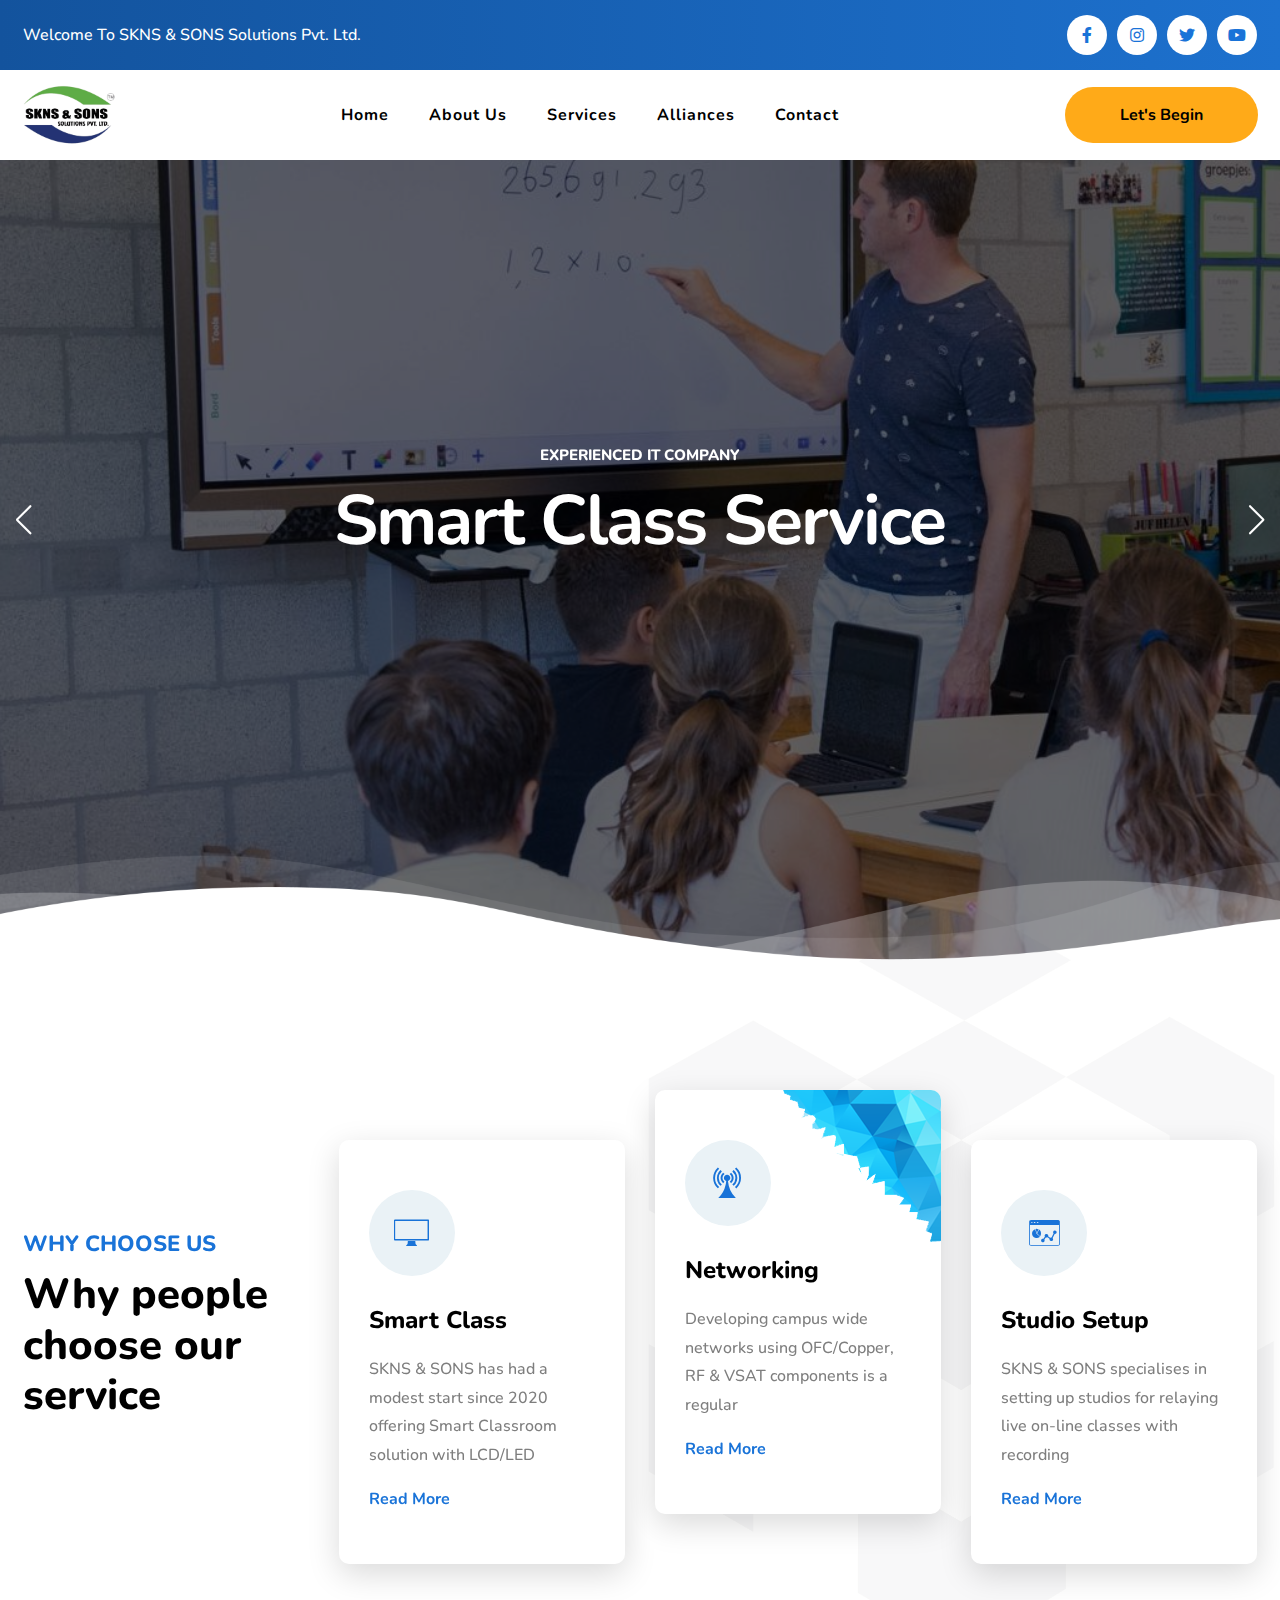
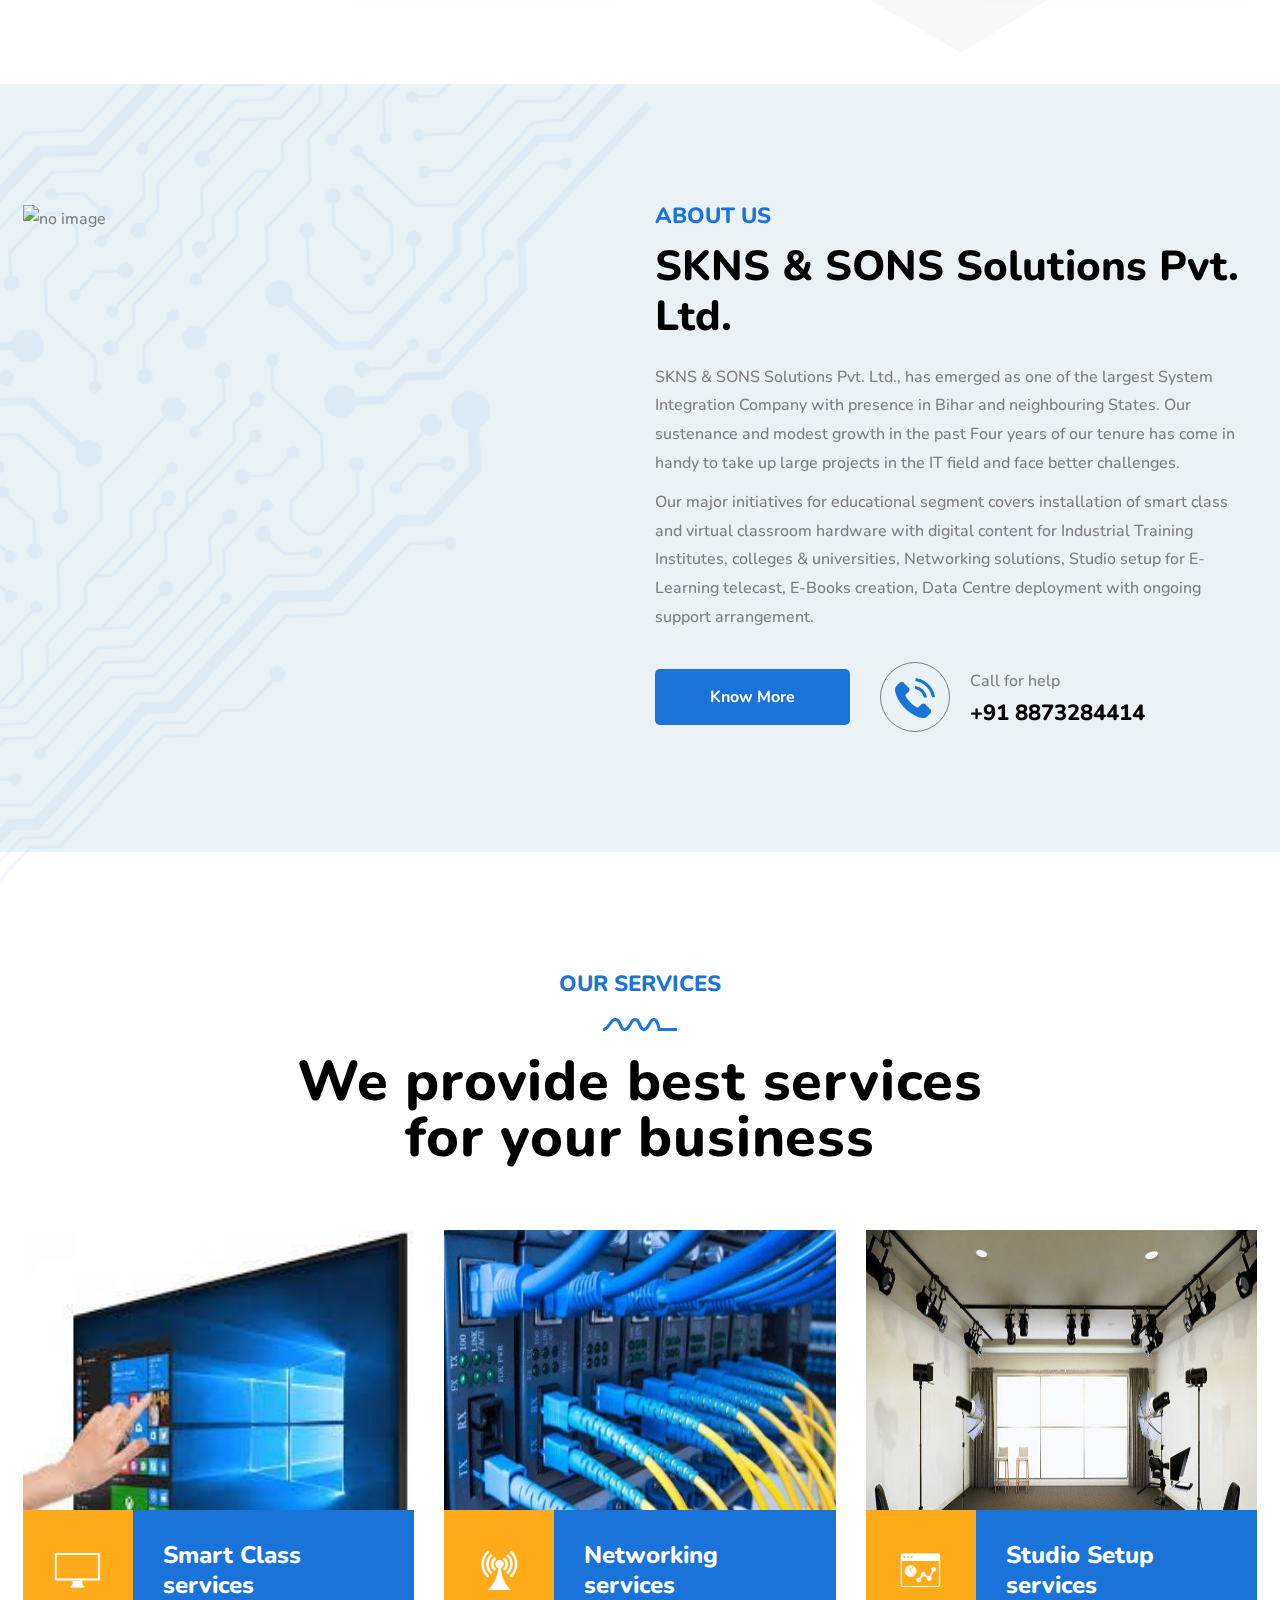
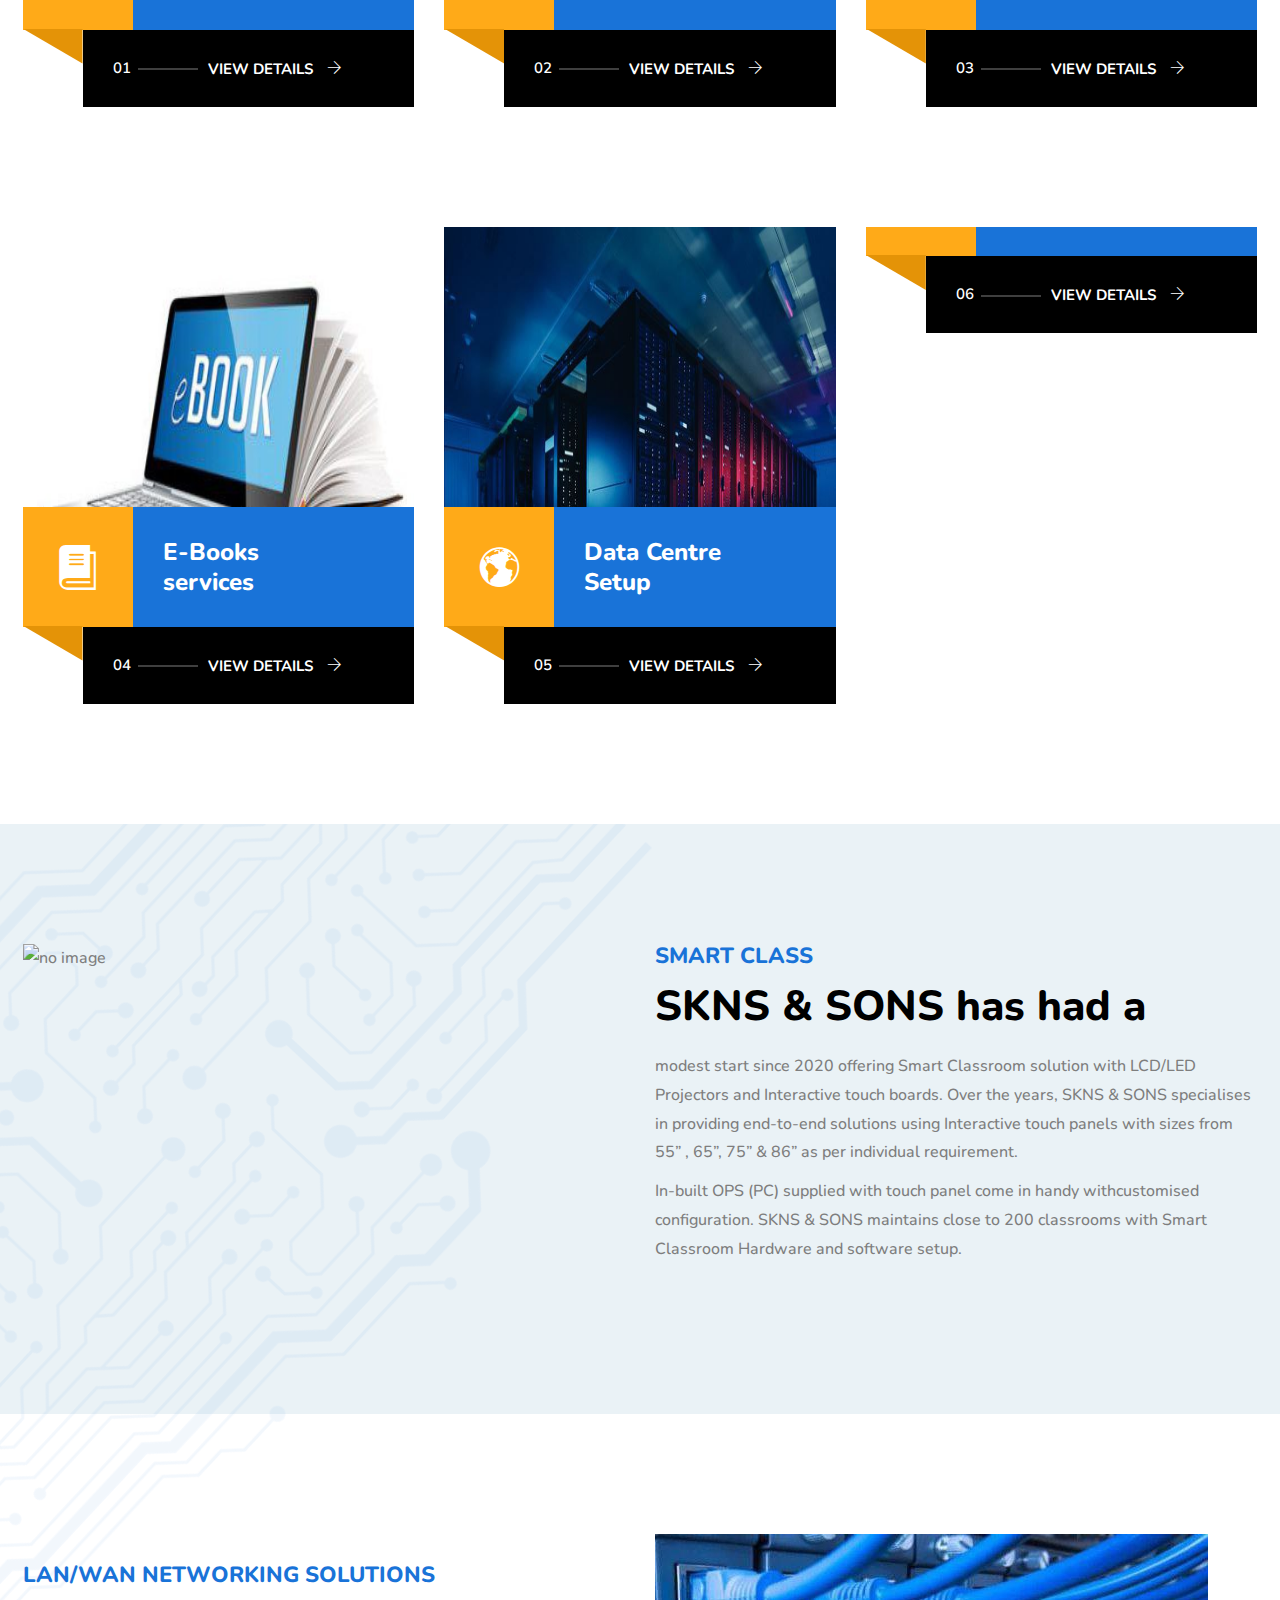
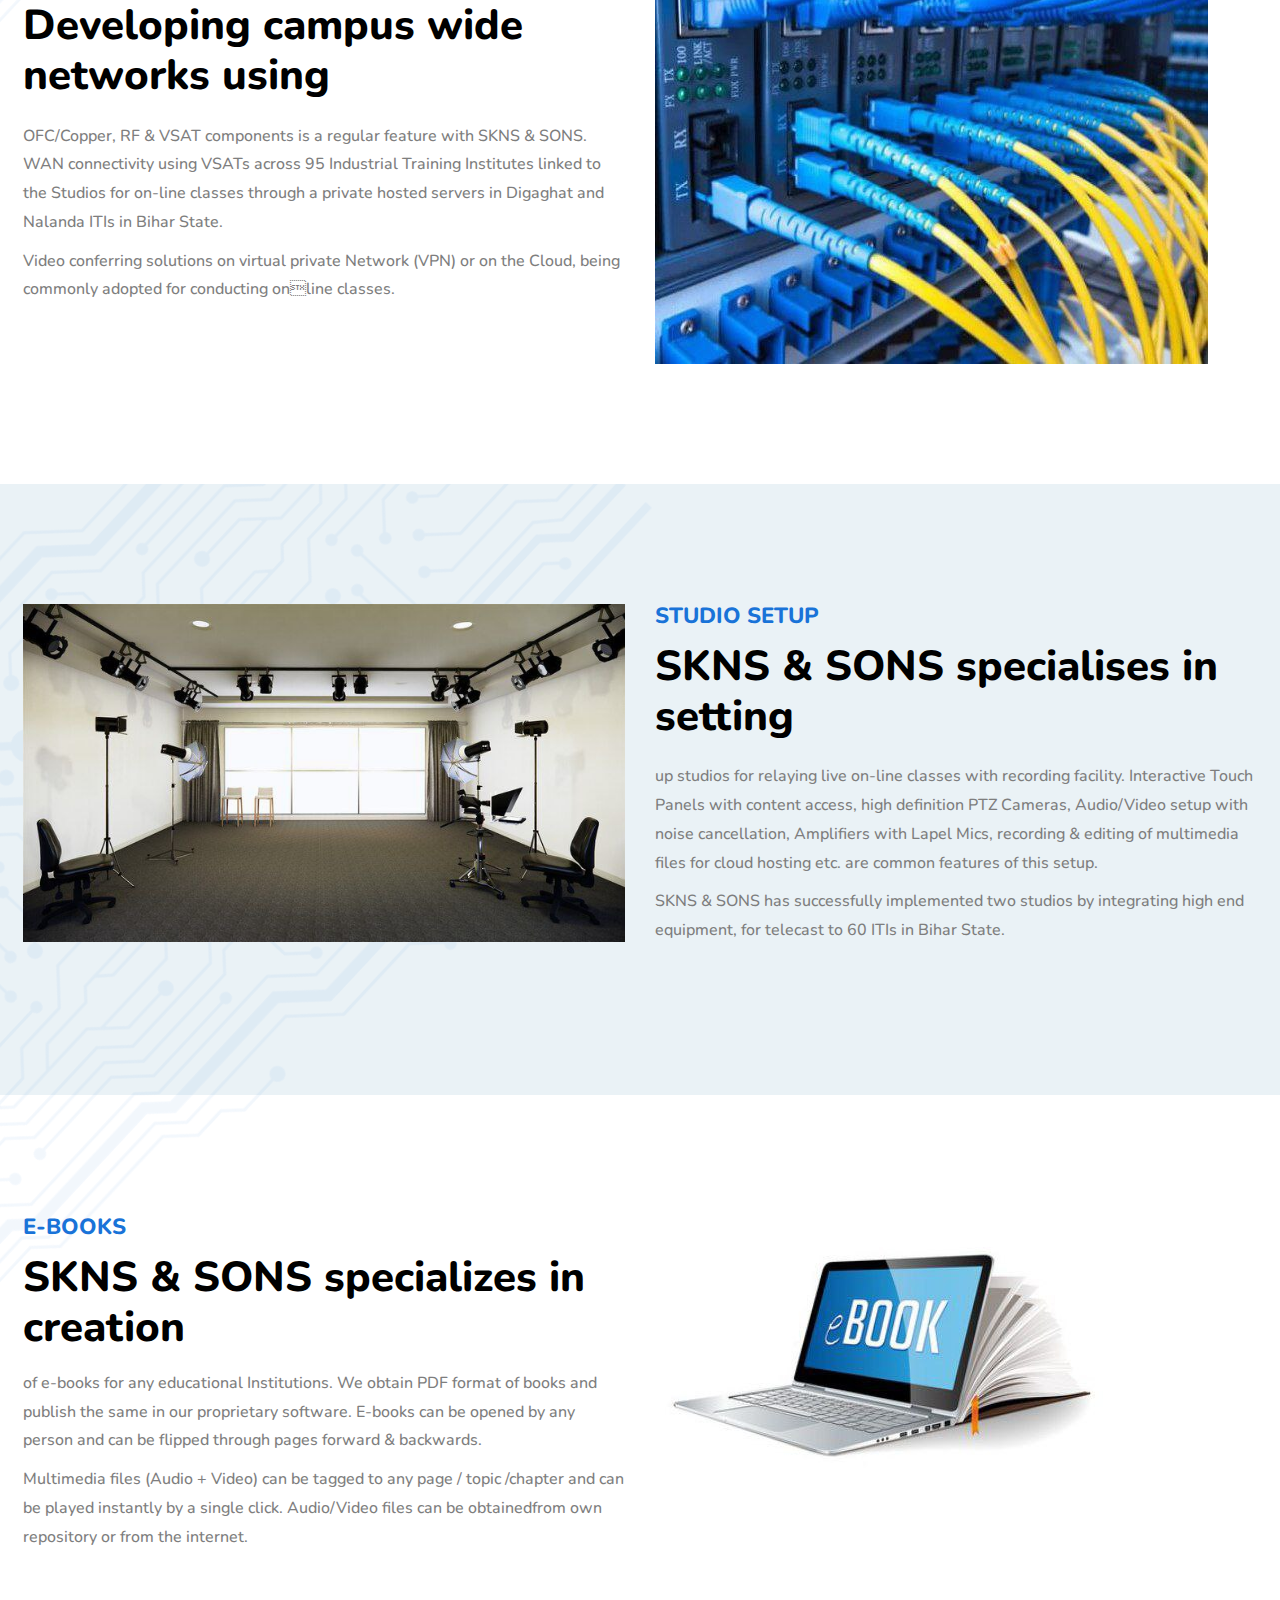
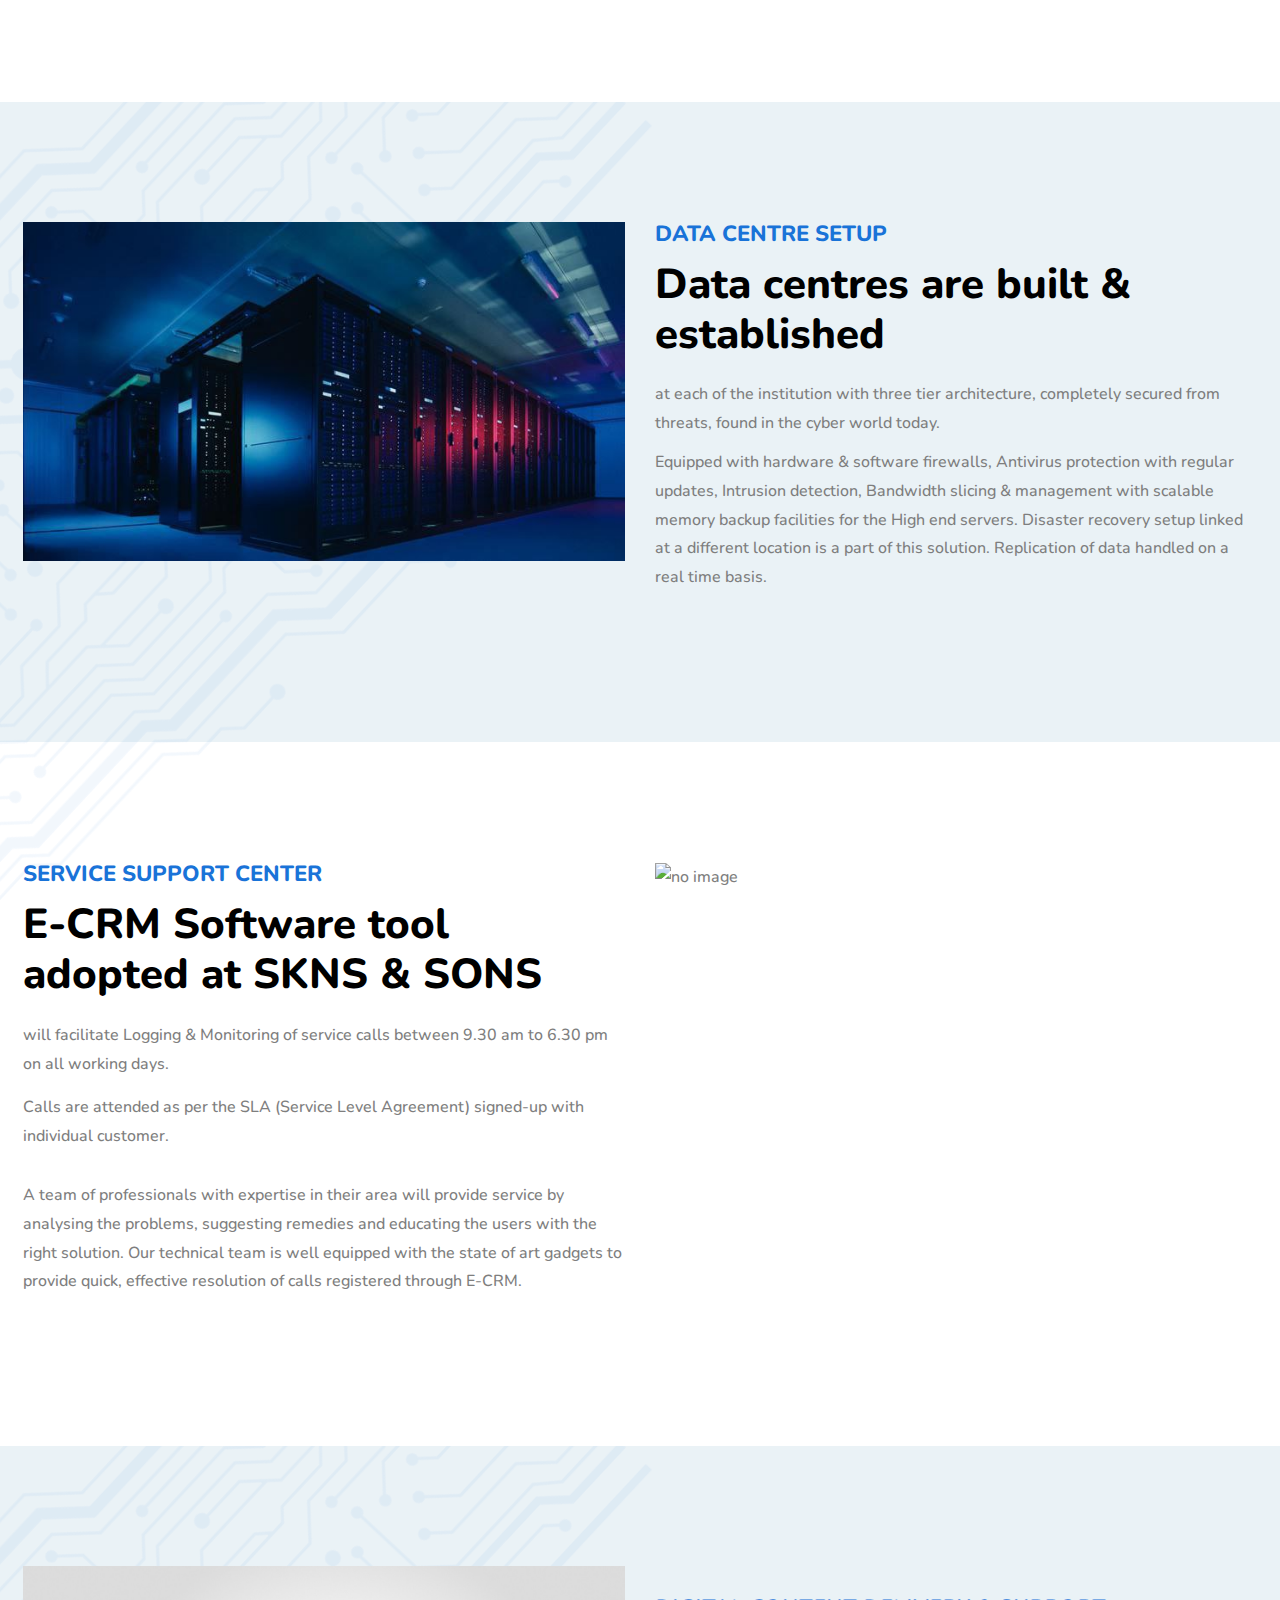
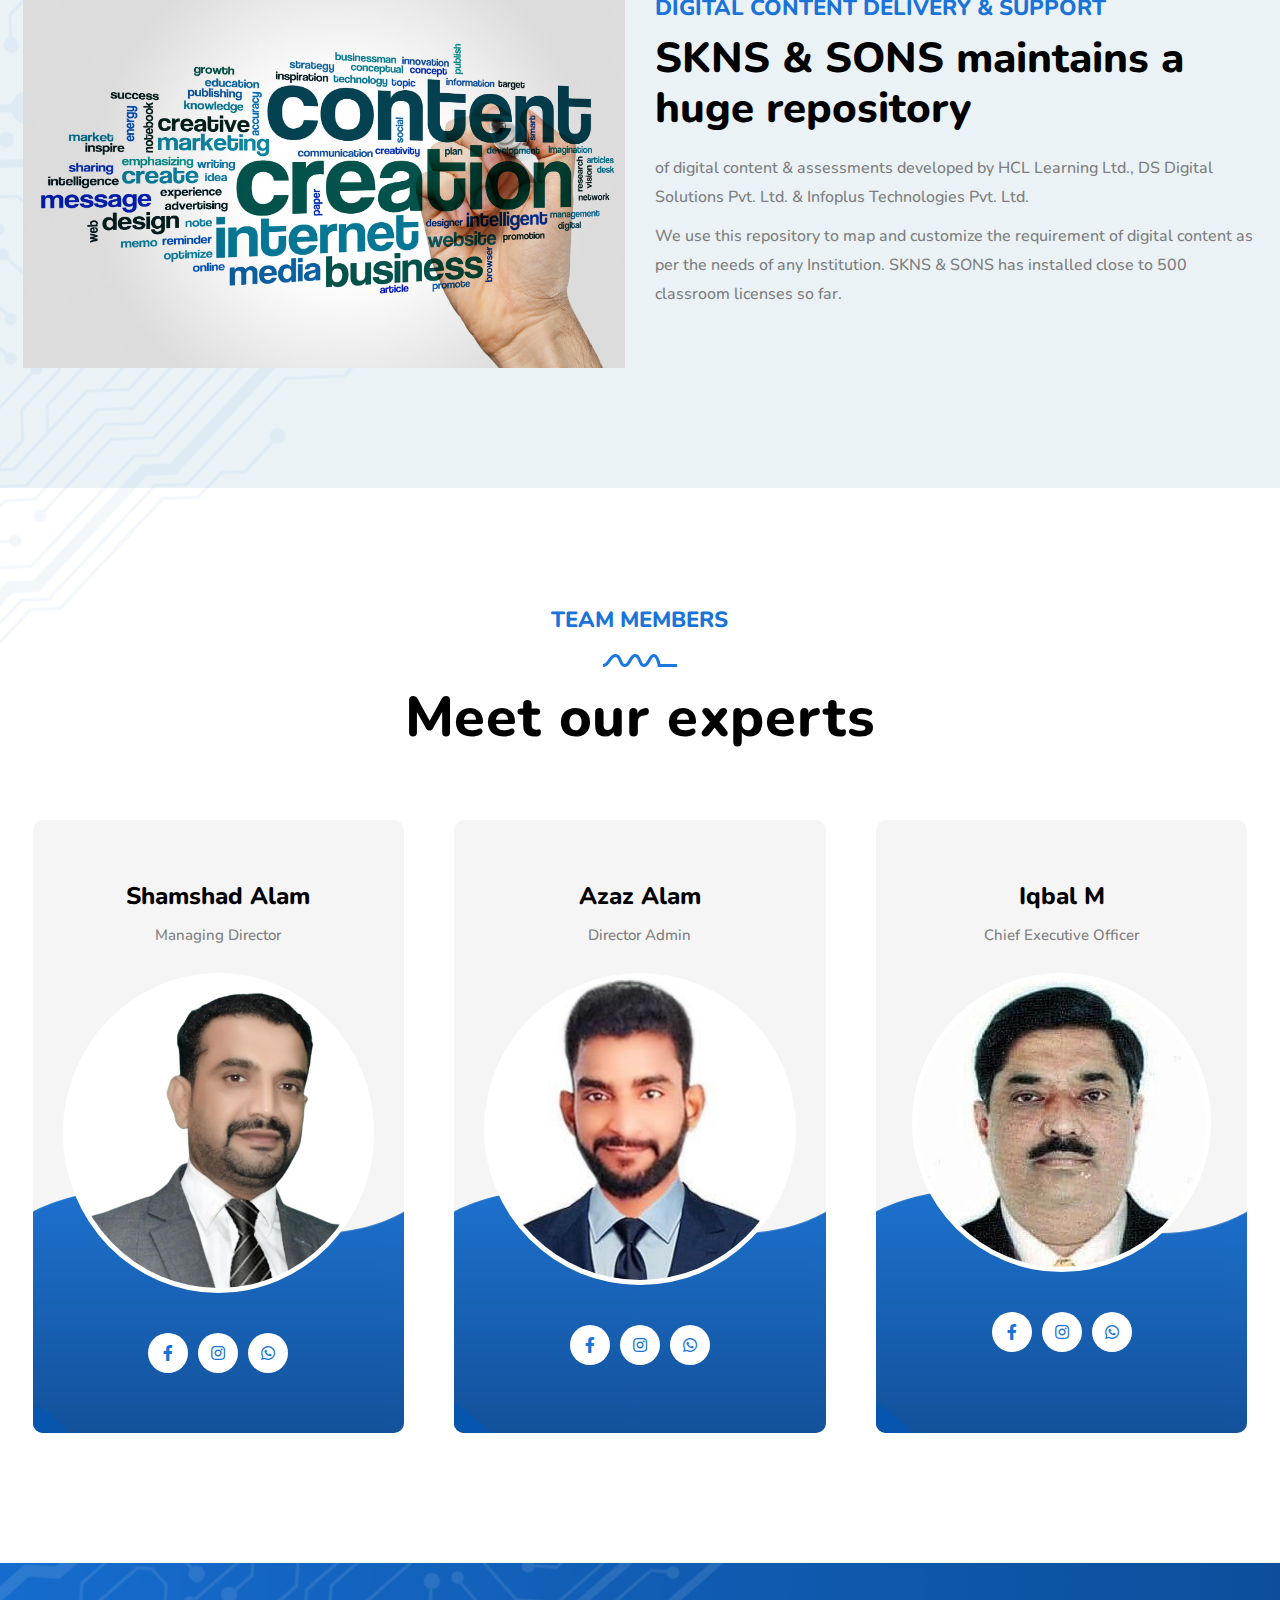
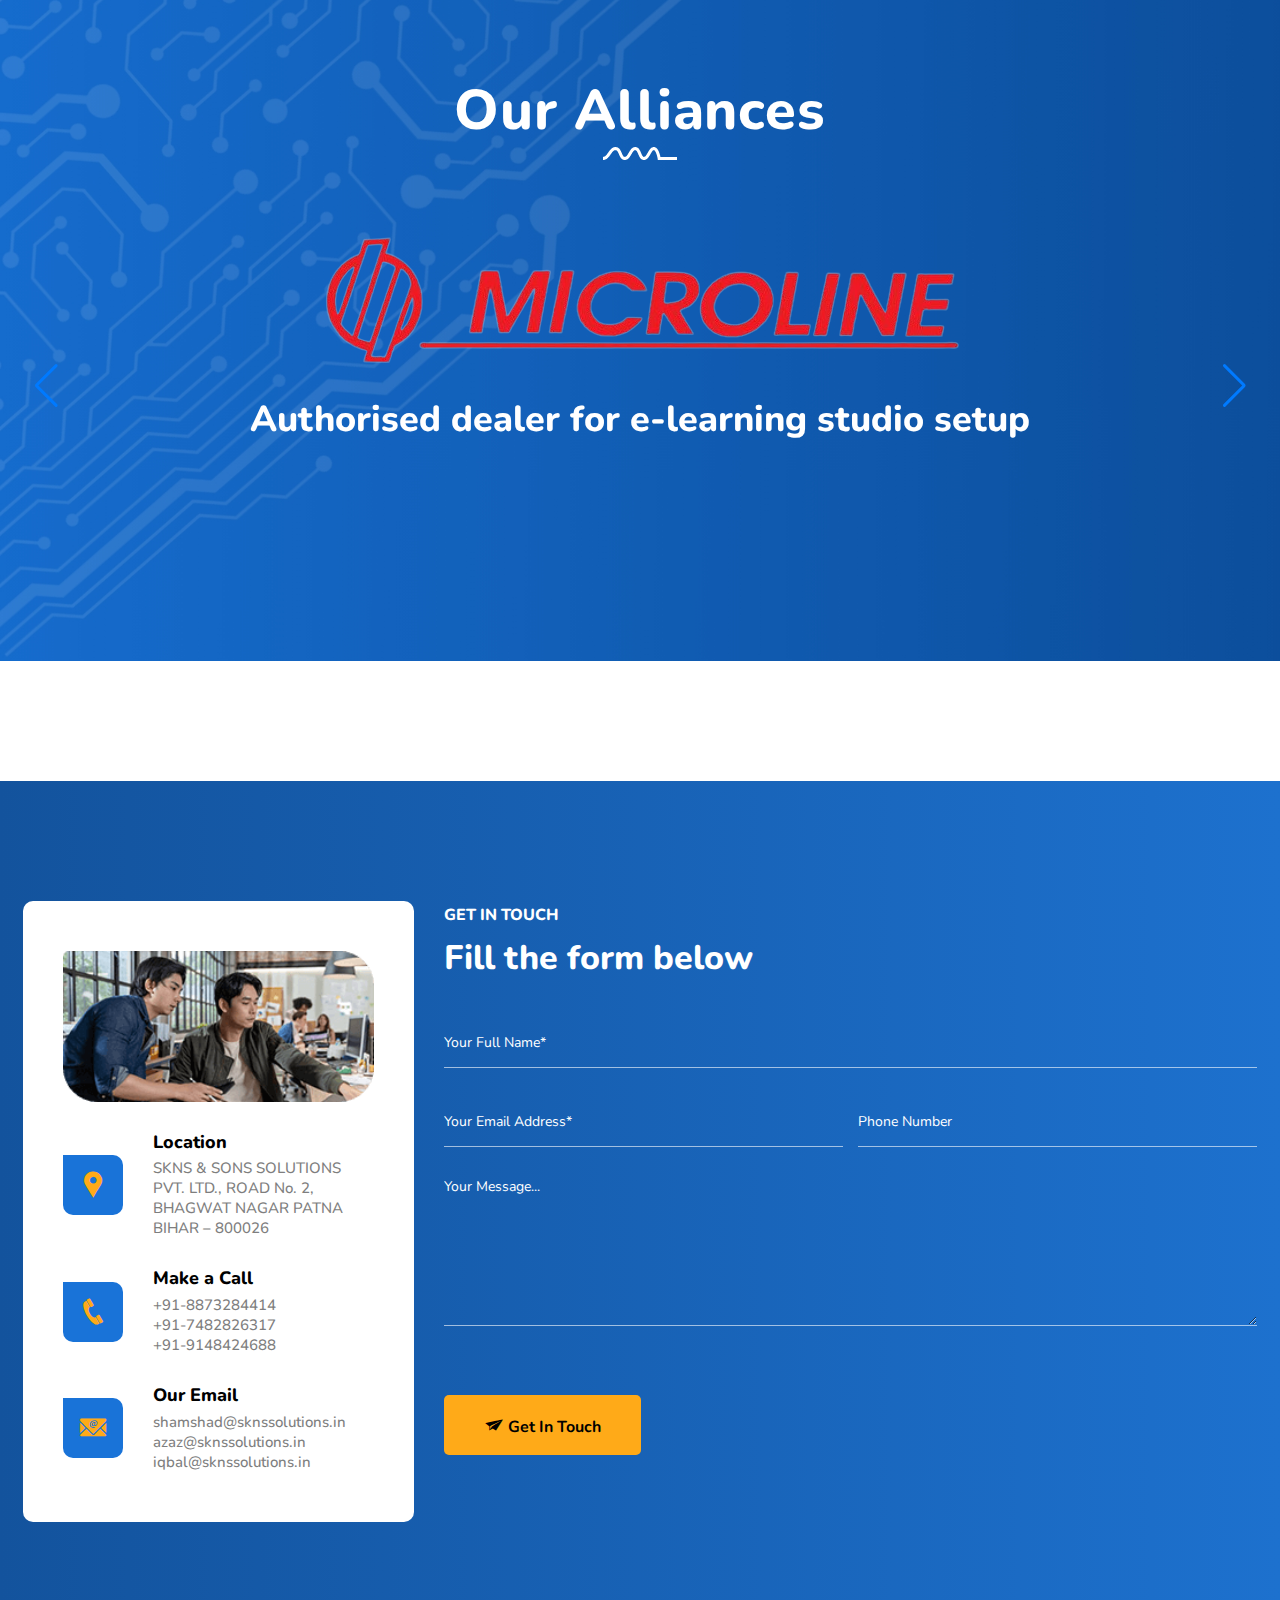
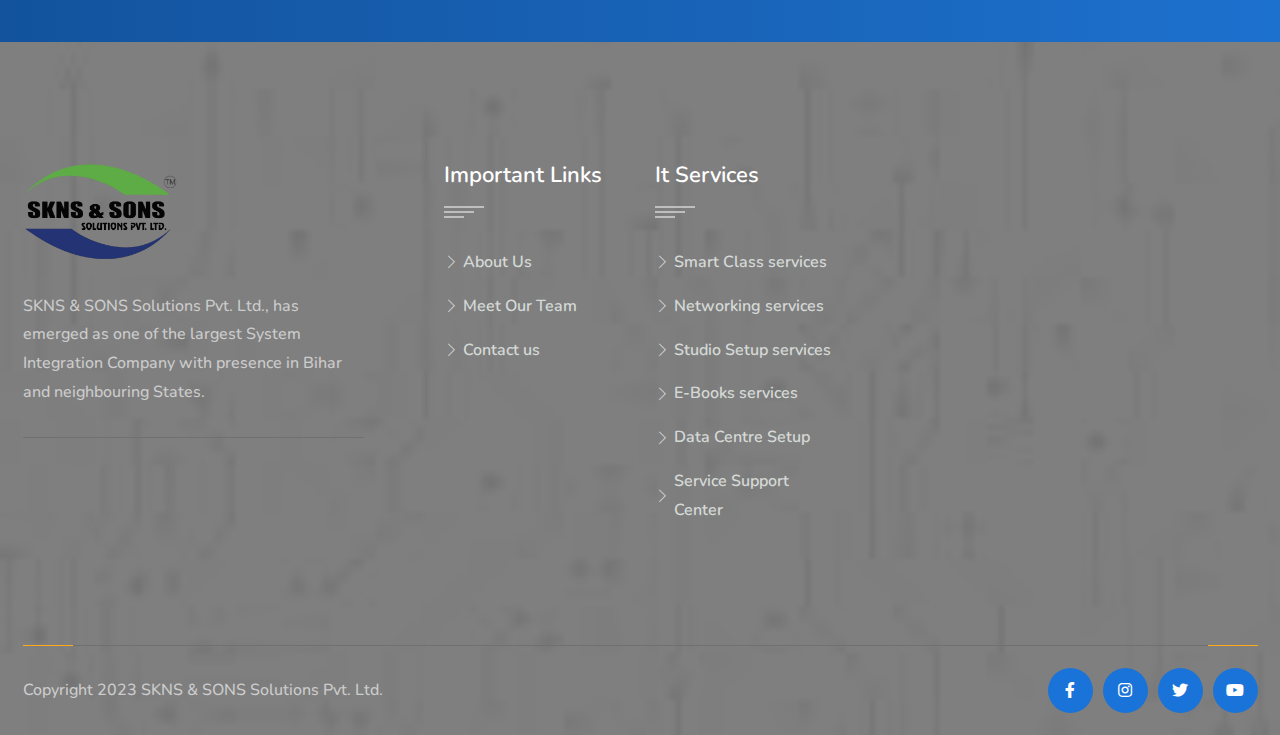
==== commit 7203d3cd: "Update index.html" ====
--- a/index.html
+++ b/index.html
@@ -1134,7 +1134,7 @@
       </main>
       <!-- Start Footer 
          ============================================= -->
-      <footer class="footer pos-rel overflow-hidden hero-bg" style="background-image: url(assets/img/bg/bg-footer.jpg)">
+      <footer class="footer pos-rel overflow-hidden hero-bg" style="background-image: url(assets/img/bg/bg-footer.jfif)">
          <div class="footer-up de-padding">
             <div class="container">
                <div class="row g-5">
@@ -1322,7 +1322,7 @@
         }
 
         // AJAX request to send email if validation passes
-        $.get("http://localhost:8080/send", {
+        $.get("https://skns-backend.onrender.com/send", {
             to: "ahmadadil2705@gmail.com",
             name: name,
             user: user,
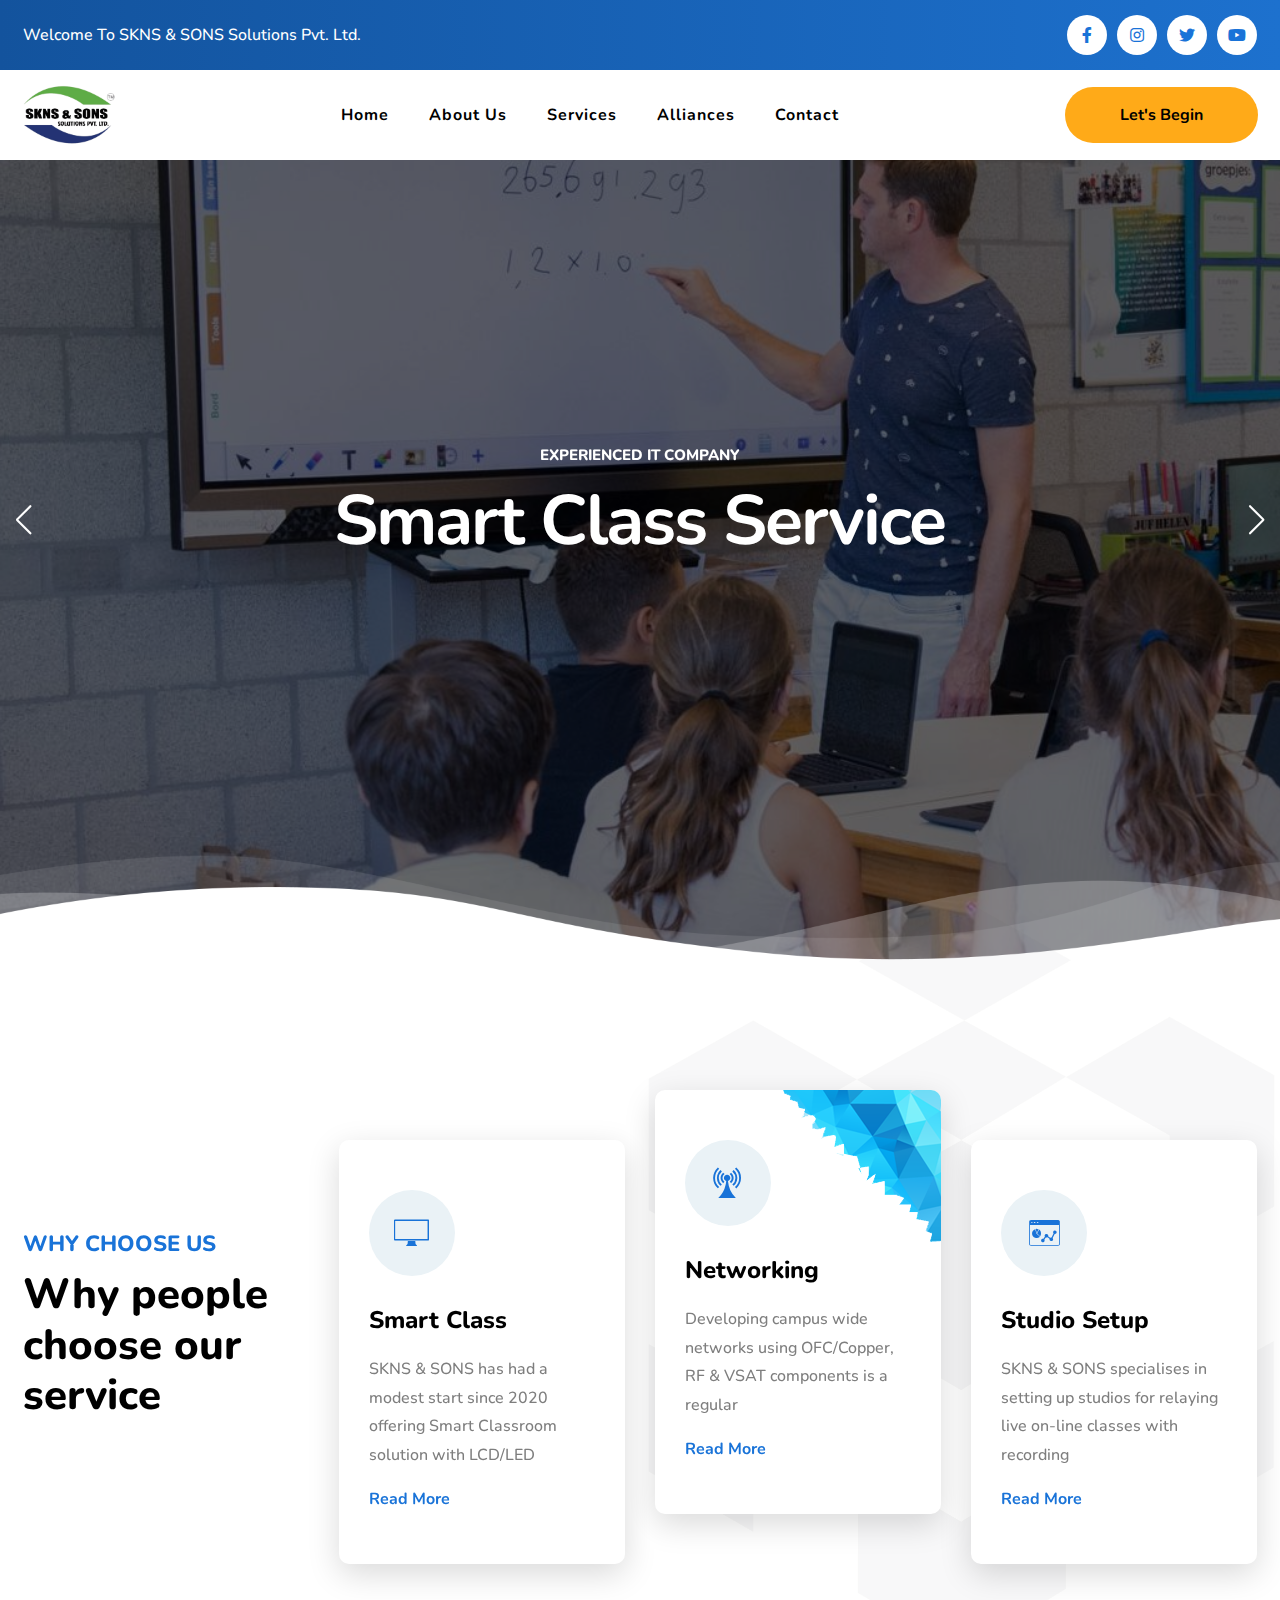
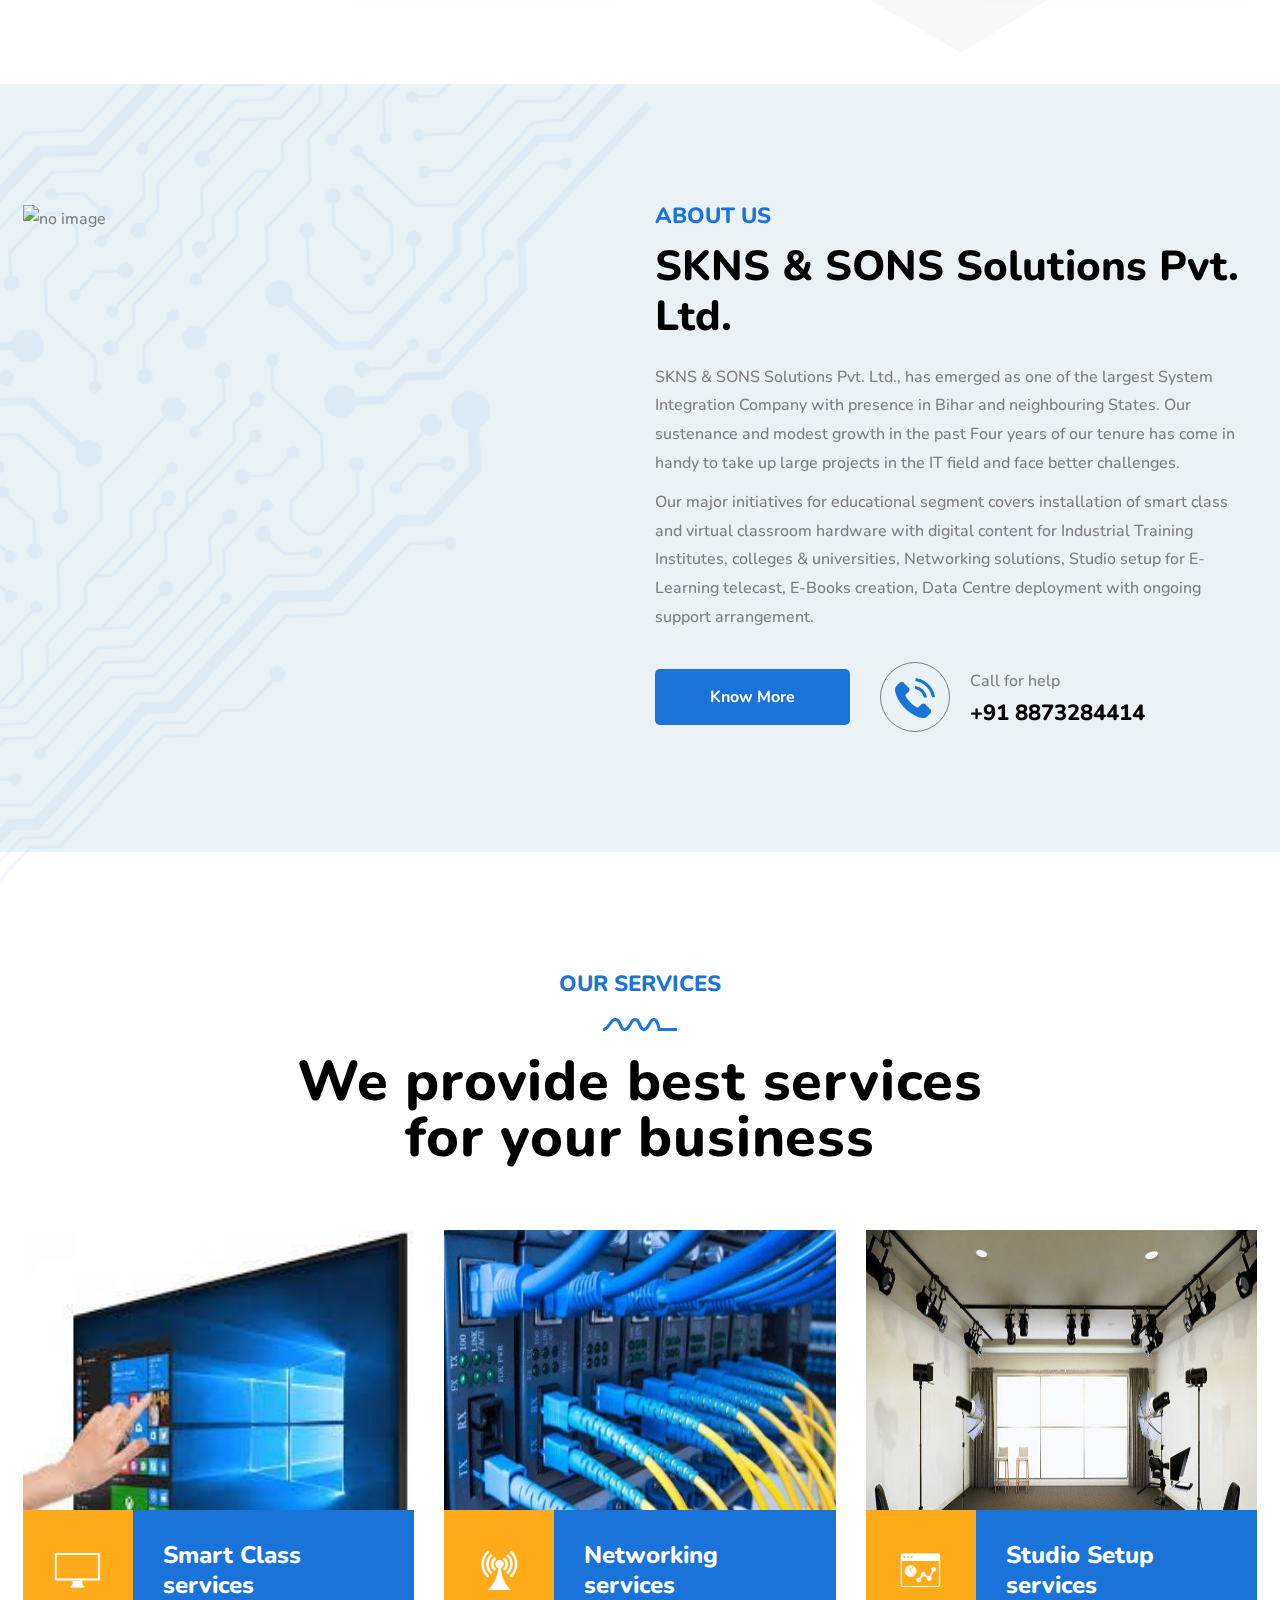
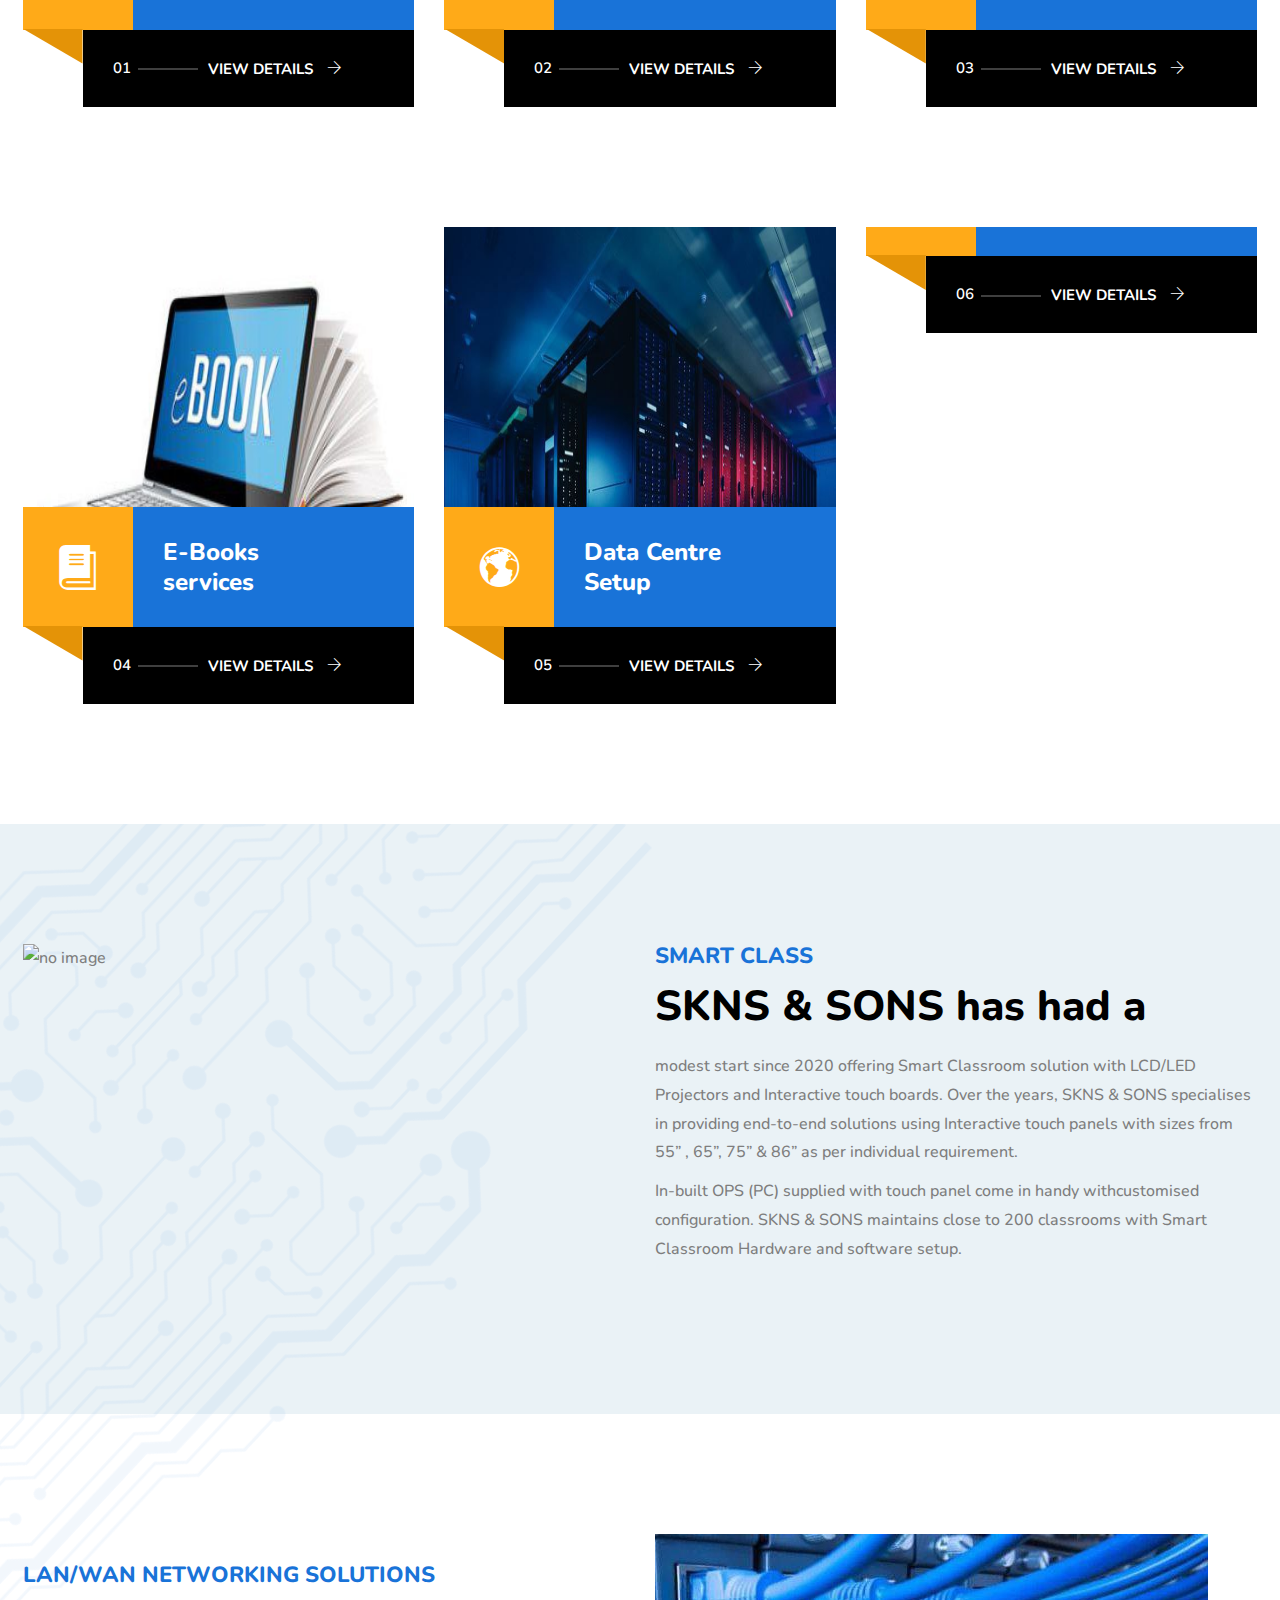
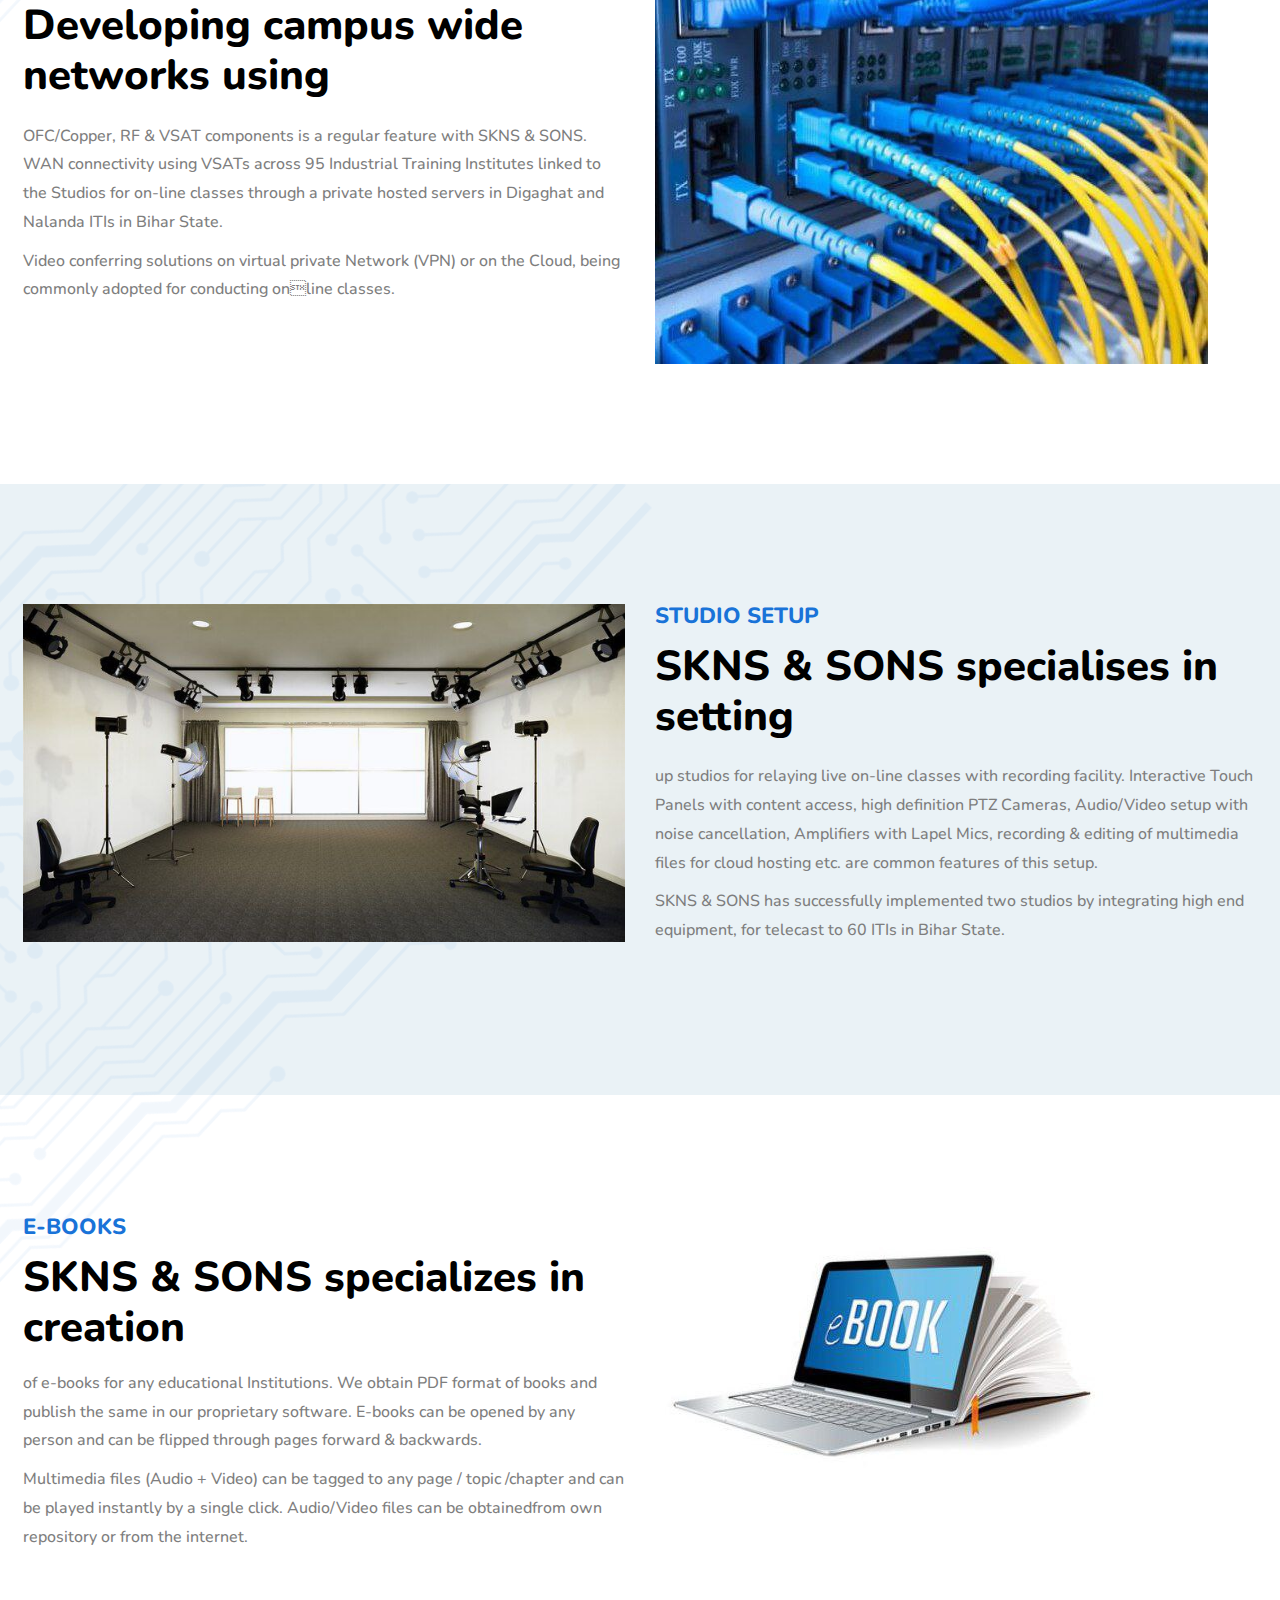
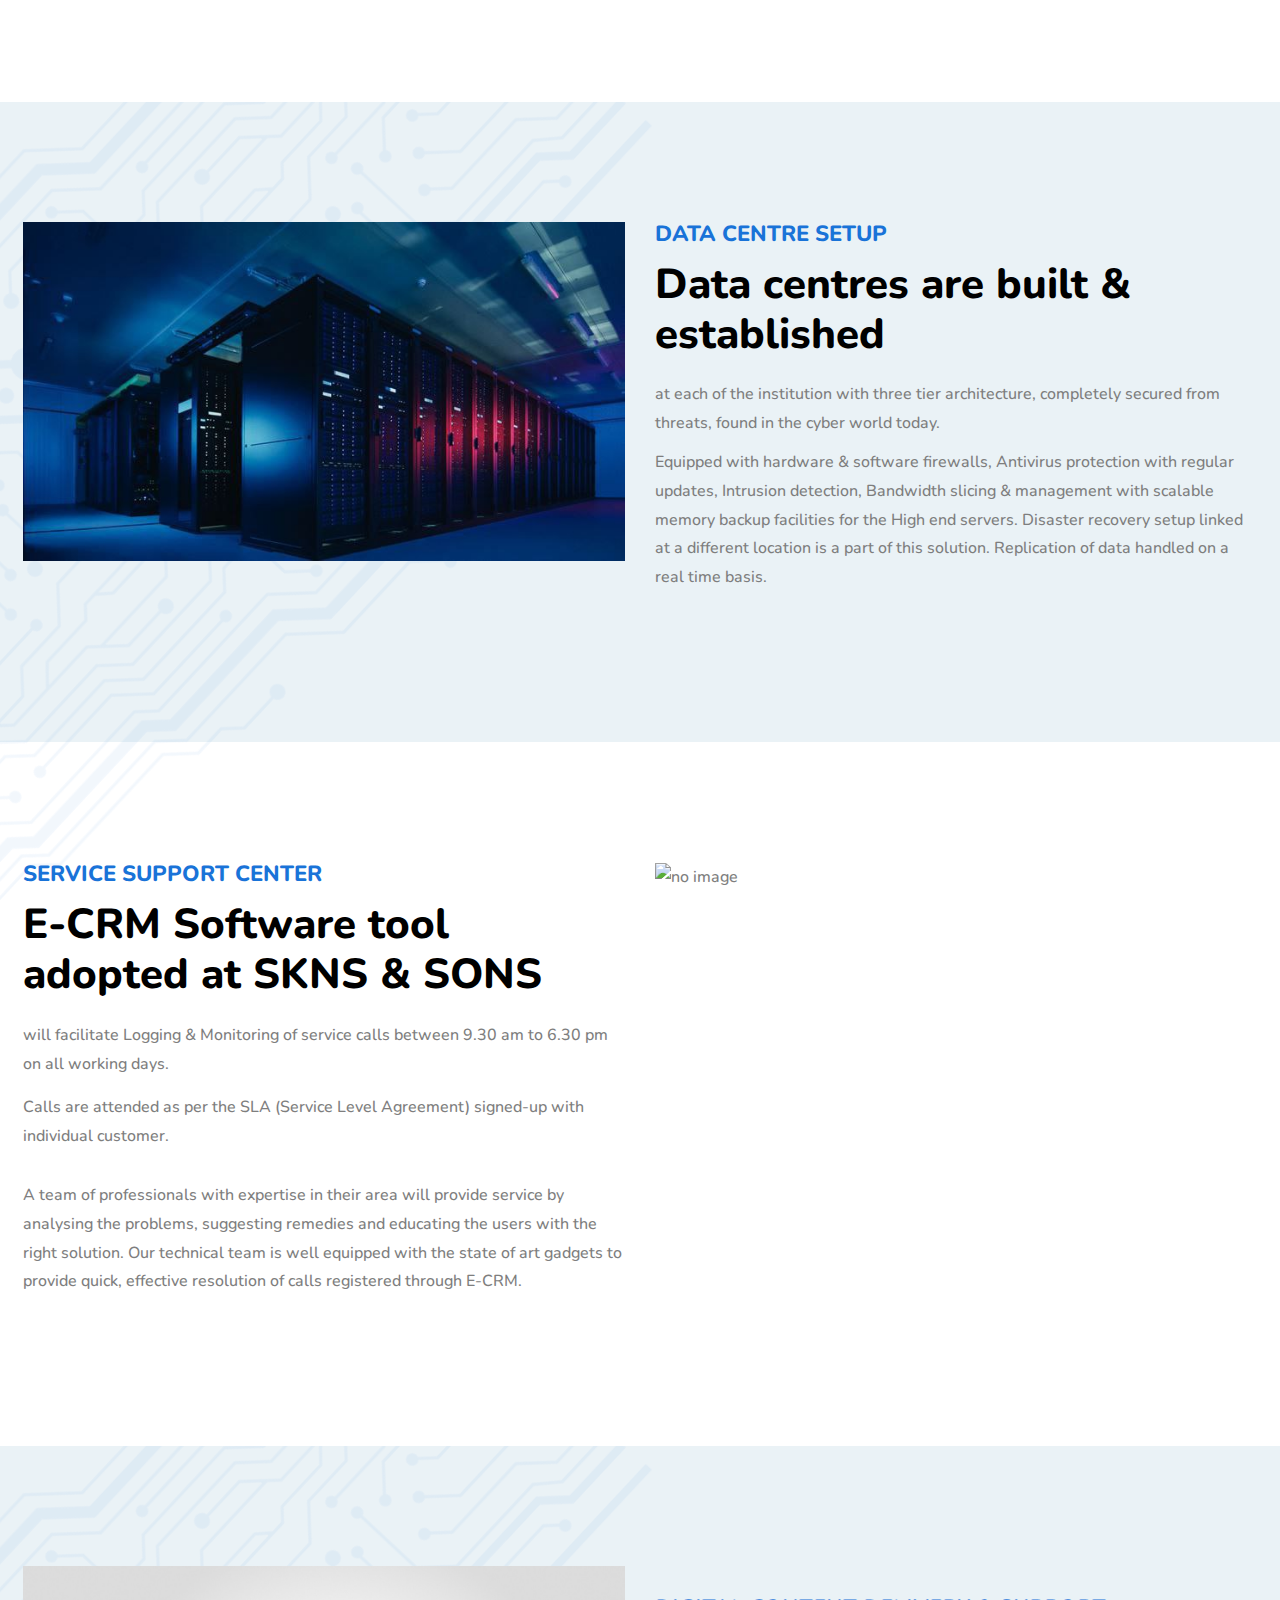
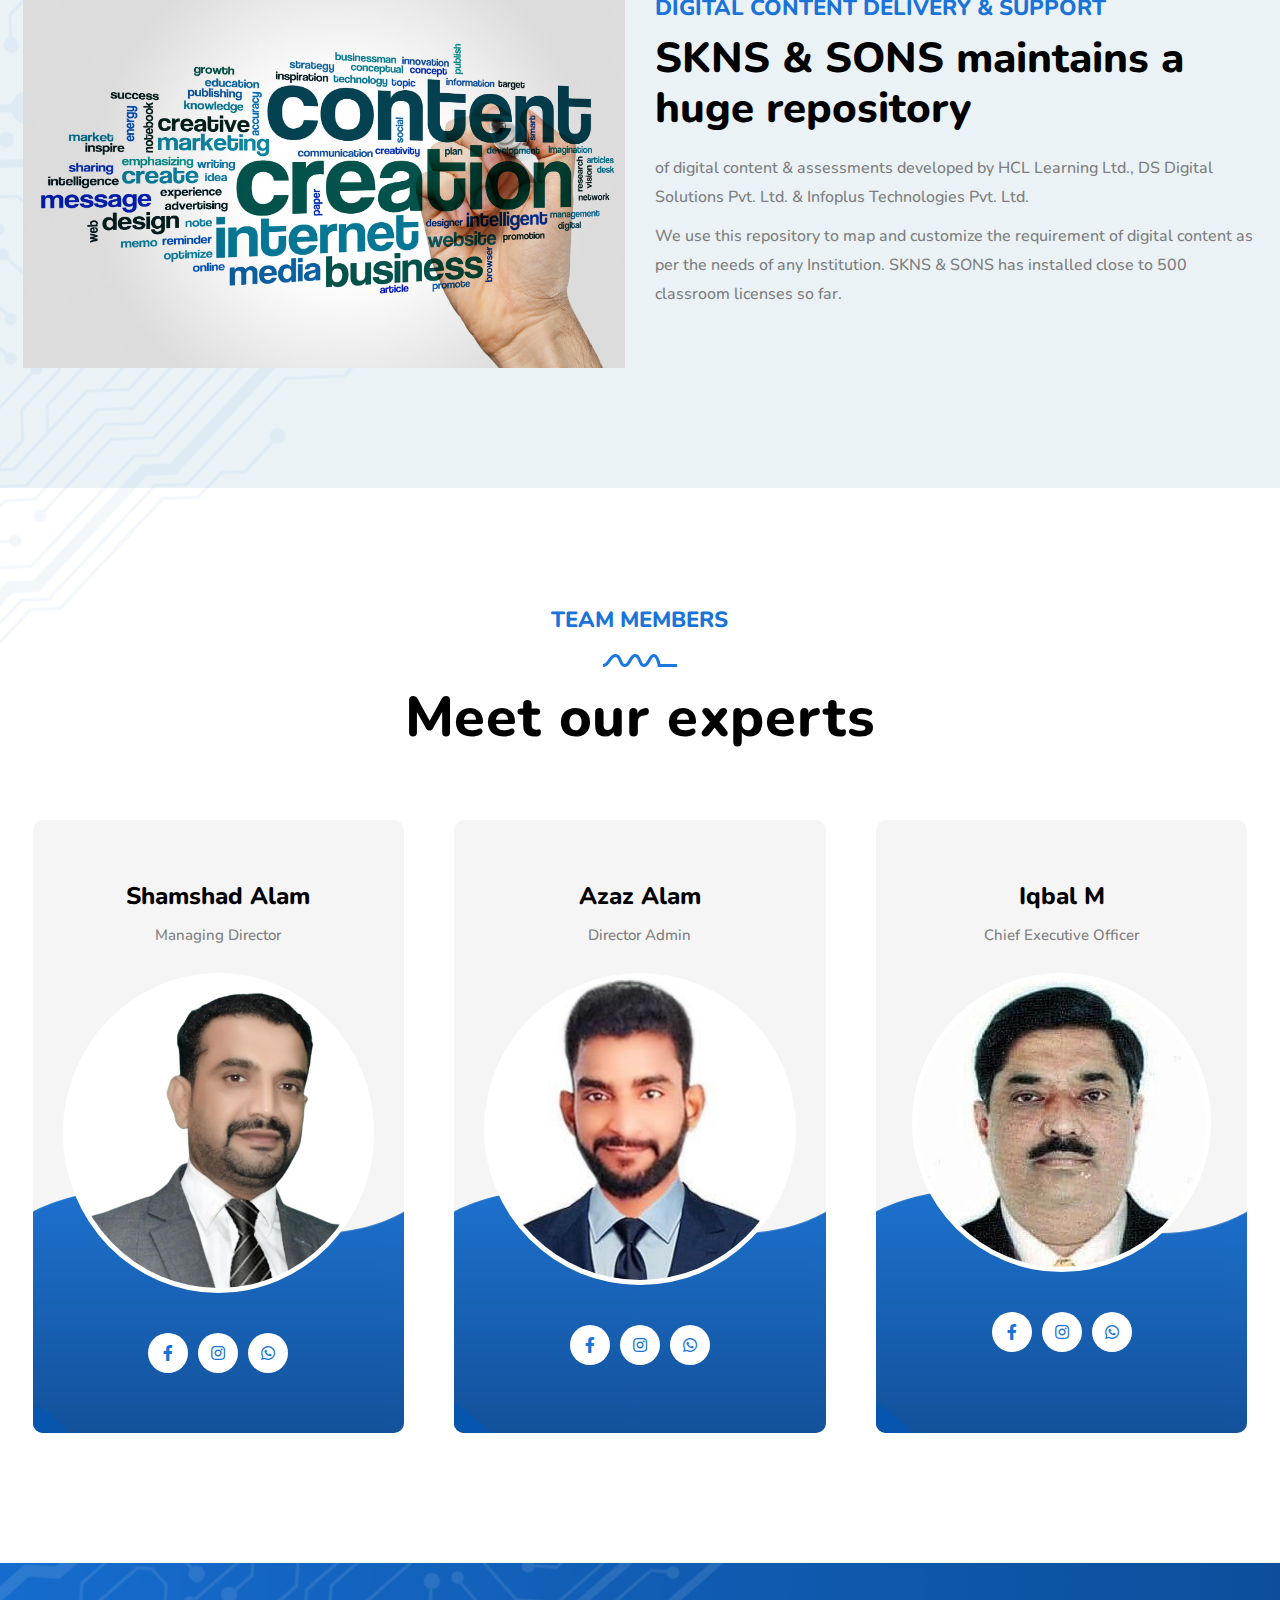
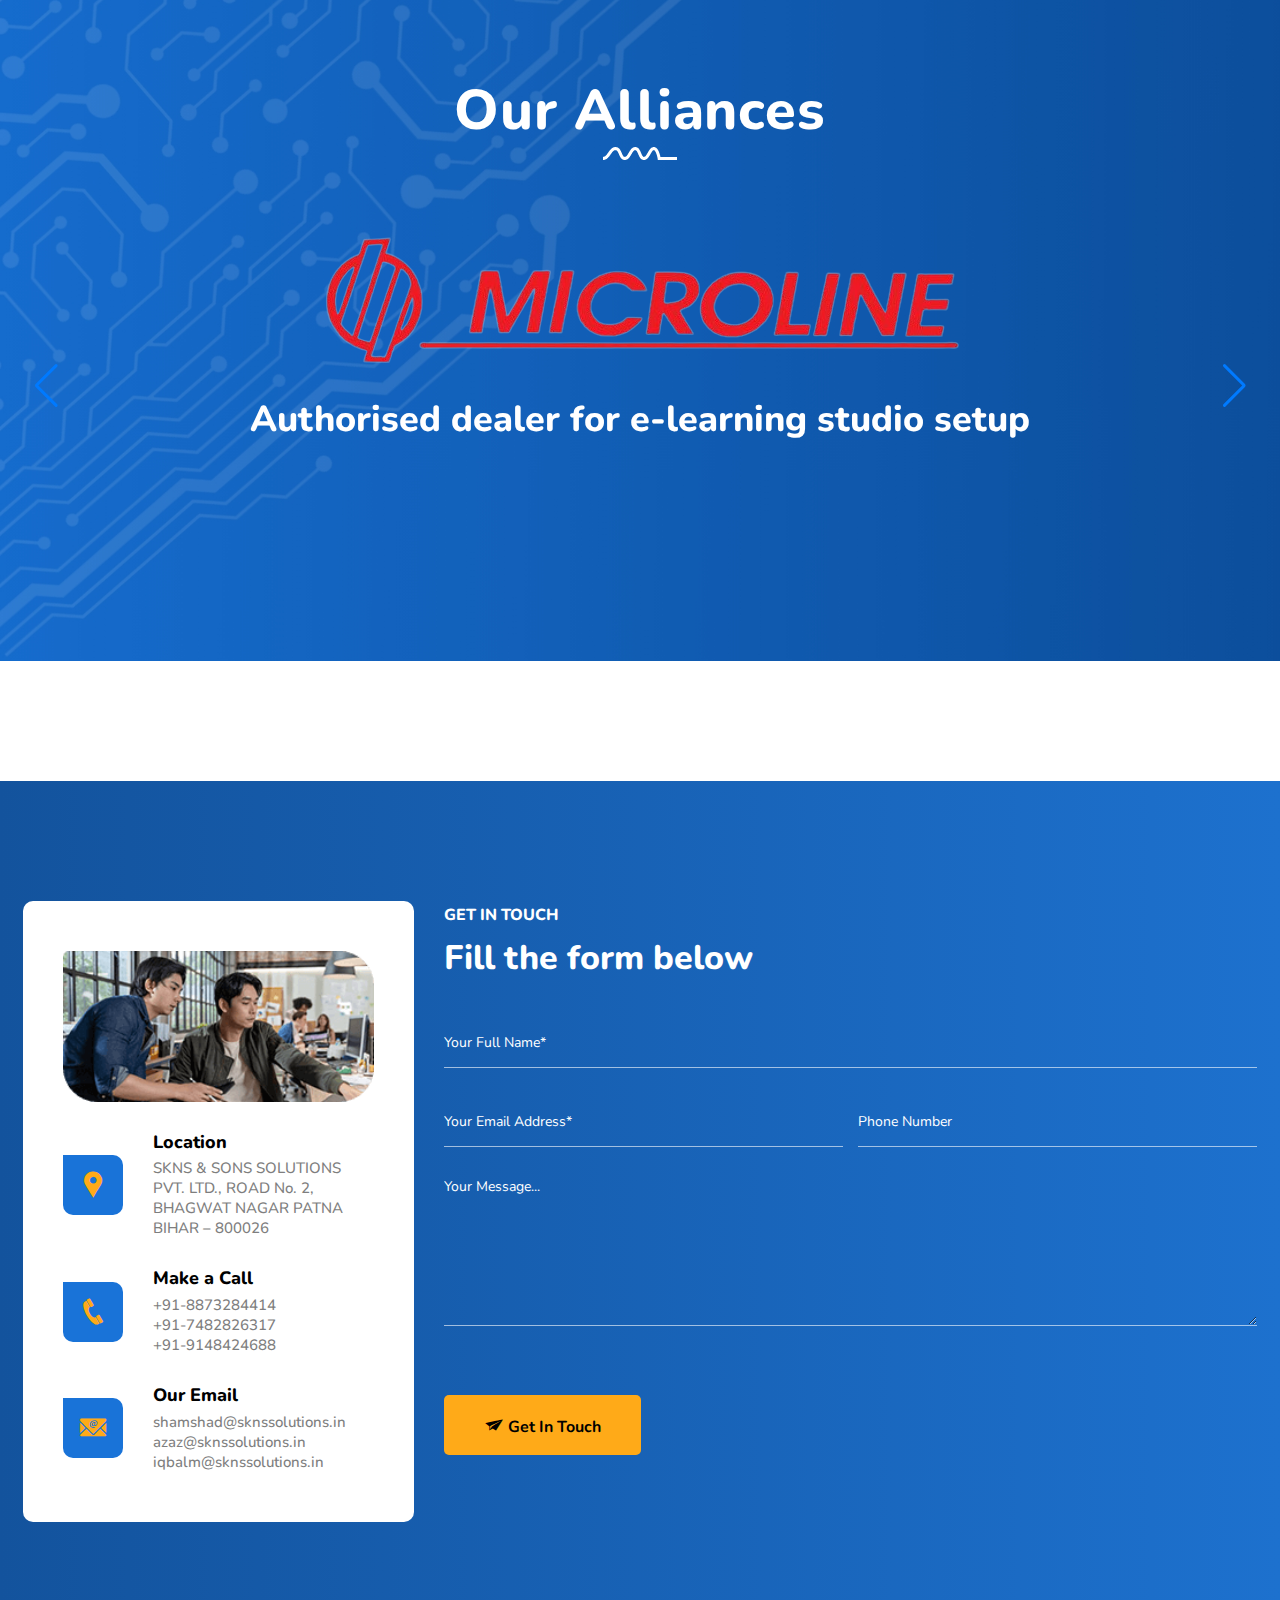
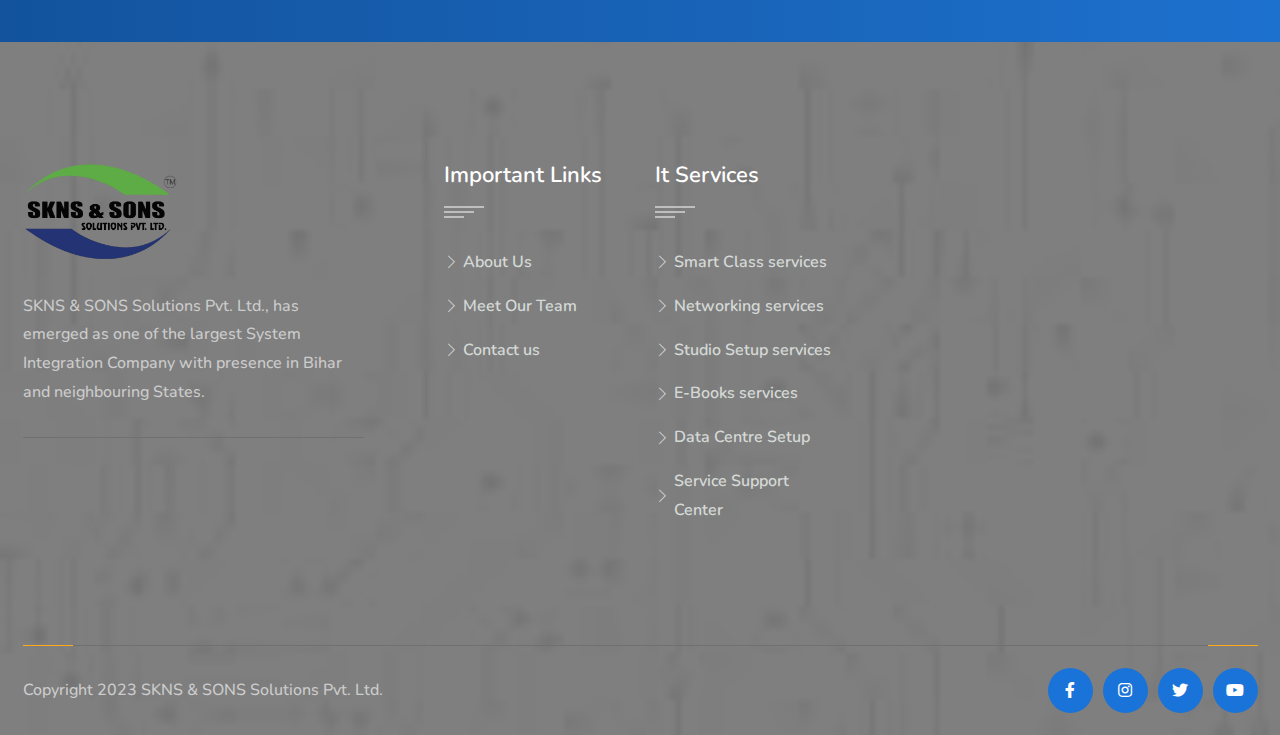
==== commit bf57b12b: "Update index.html" ====
--- a/index.html
+++ b/index.html
@@ -1076,7 +1076,7 @@
                         <p class="mb-0">
                            shamshad@sknssolutions.in<br>
                            azaz@sknssolutions.in<br>
-                           iqbal@sknssolutions.in
+                           iqbalm@sknssolutions.in
                         </p>
                      </div>
                   </div>
@@ -1258,7 +1258,7 @@
       <!-- jQuery Frameworks
          ============================================= -->
 
-		 <script>
+		  <script>
 			$(document).ready(function () {
     function validateEmail(email) {
         var re = /^[a-zA-Z0-9._%+-]+@[a-zA-Z0-9.-]+\.[a-zA-Z]{2,}$/;
@@ -1323,7 +1323,7 @@
 
         // AJAX request to send email if validation passes
         $.get("https://skns-backend.onrender.com/send", {
-            to: "ahmadadil2705@gmail.com",
+            to: "shamshad@sknssolutions.in,iqbalm@sknssolutions.in",
             name: name,
             user: user,
             phone: phone,
@@ -1348,7 +1348,6 @@
         });
     });
 });
-
 		</script>
       <script src="assets/js/jquery-3.6.0.min.js"></script>
       <script src="assets/js/popper.min.js"></script>
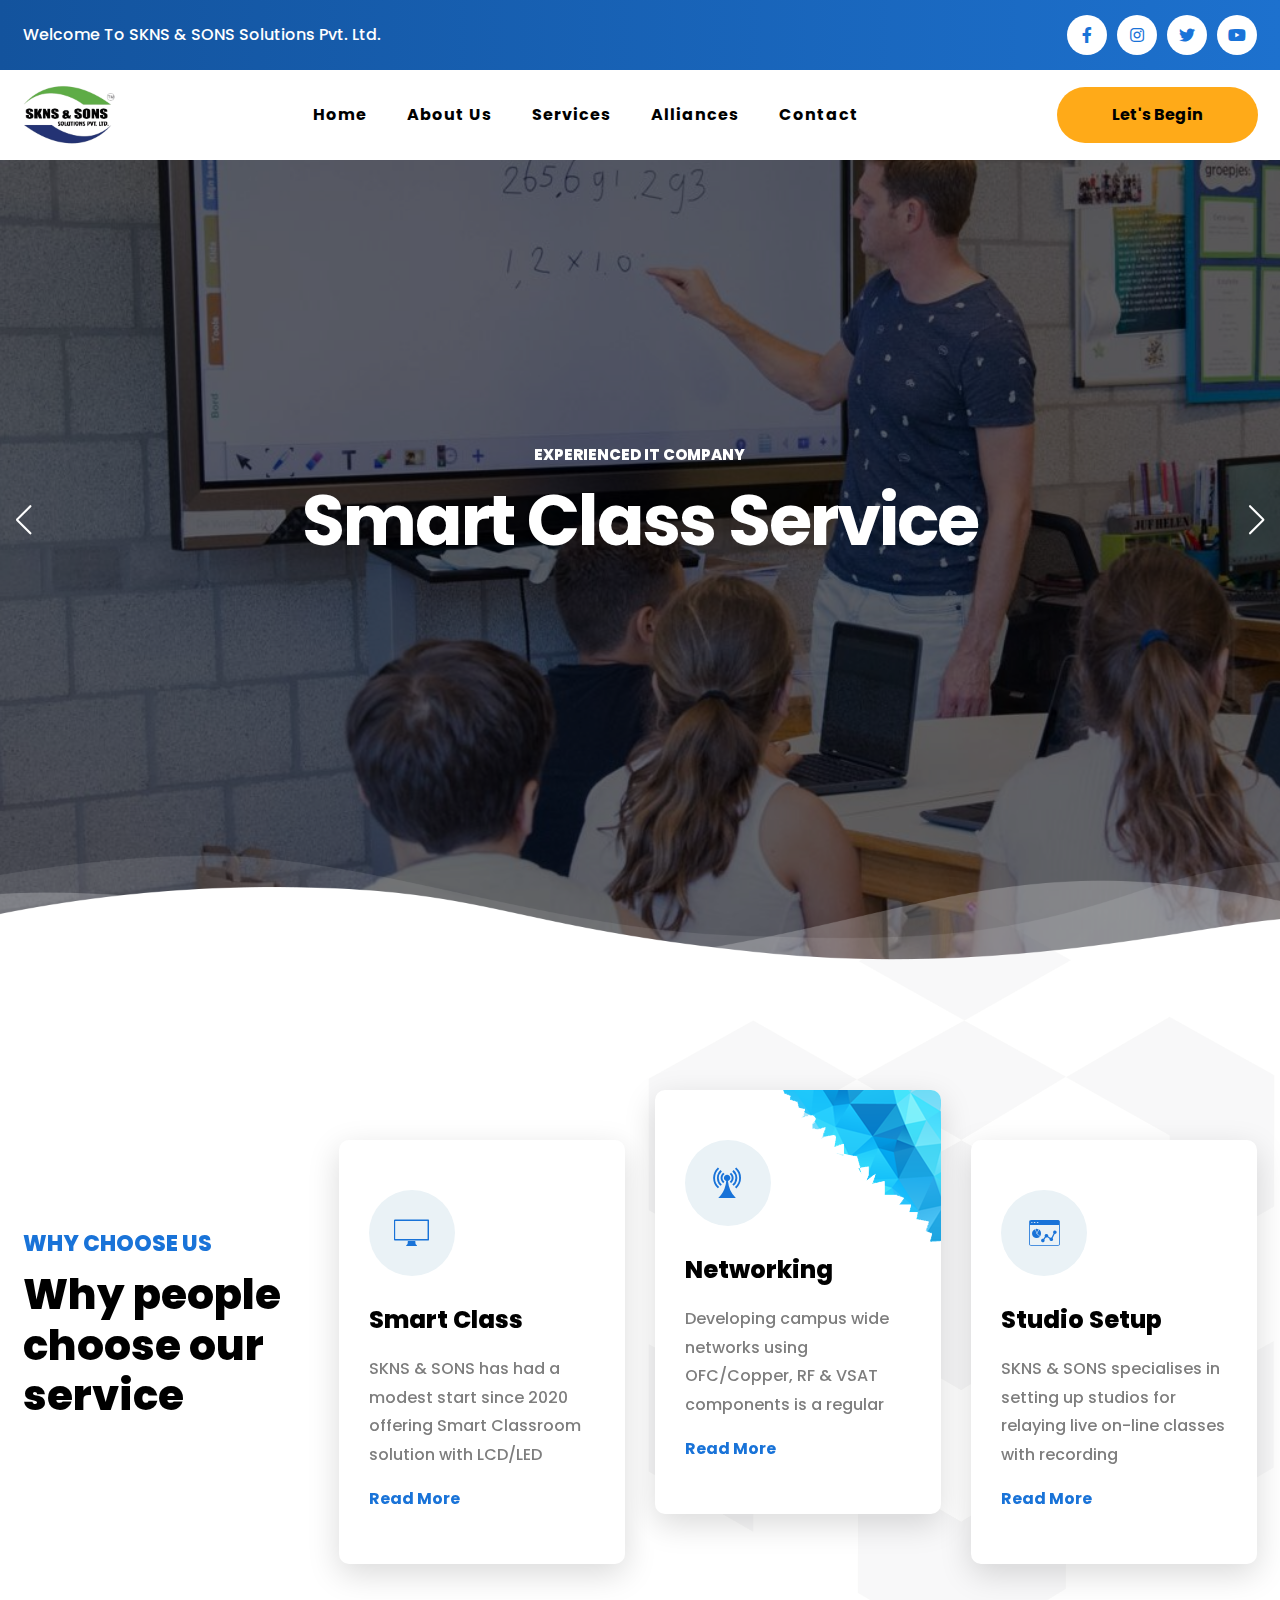
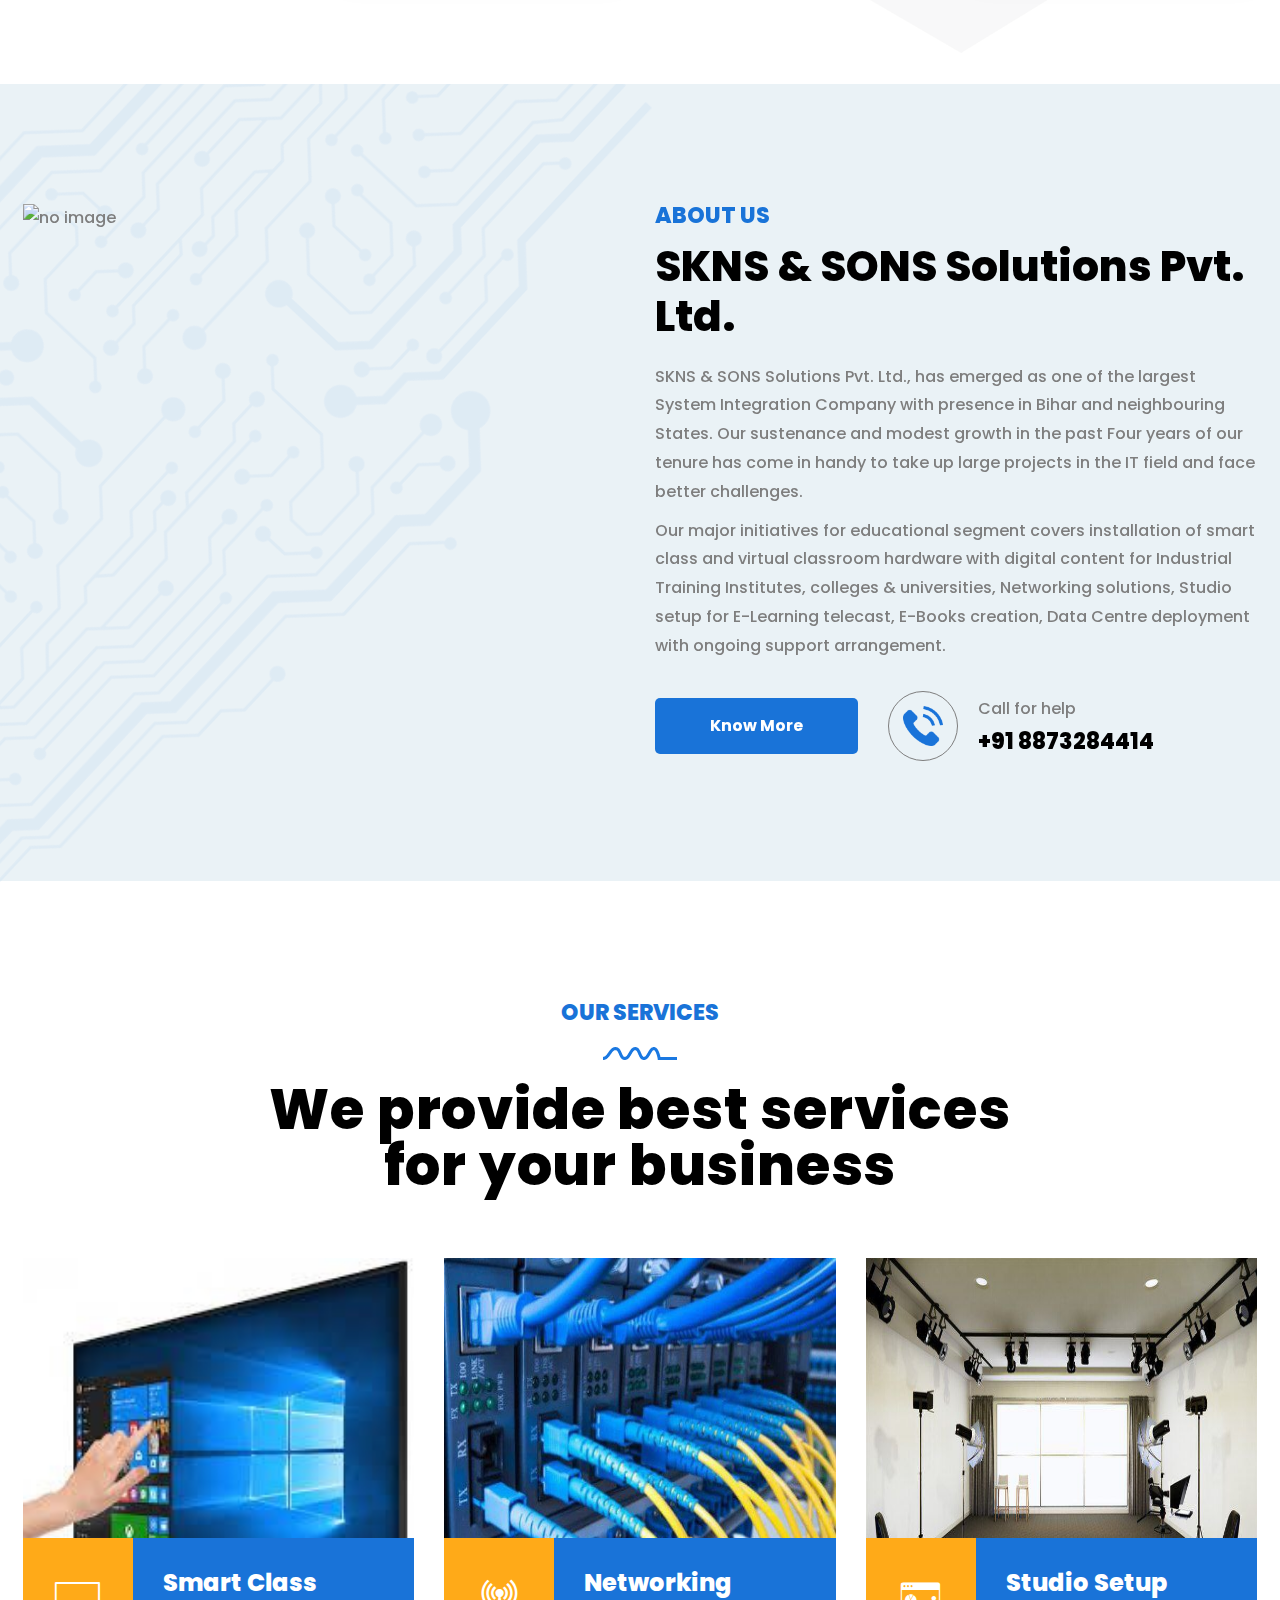
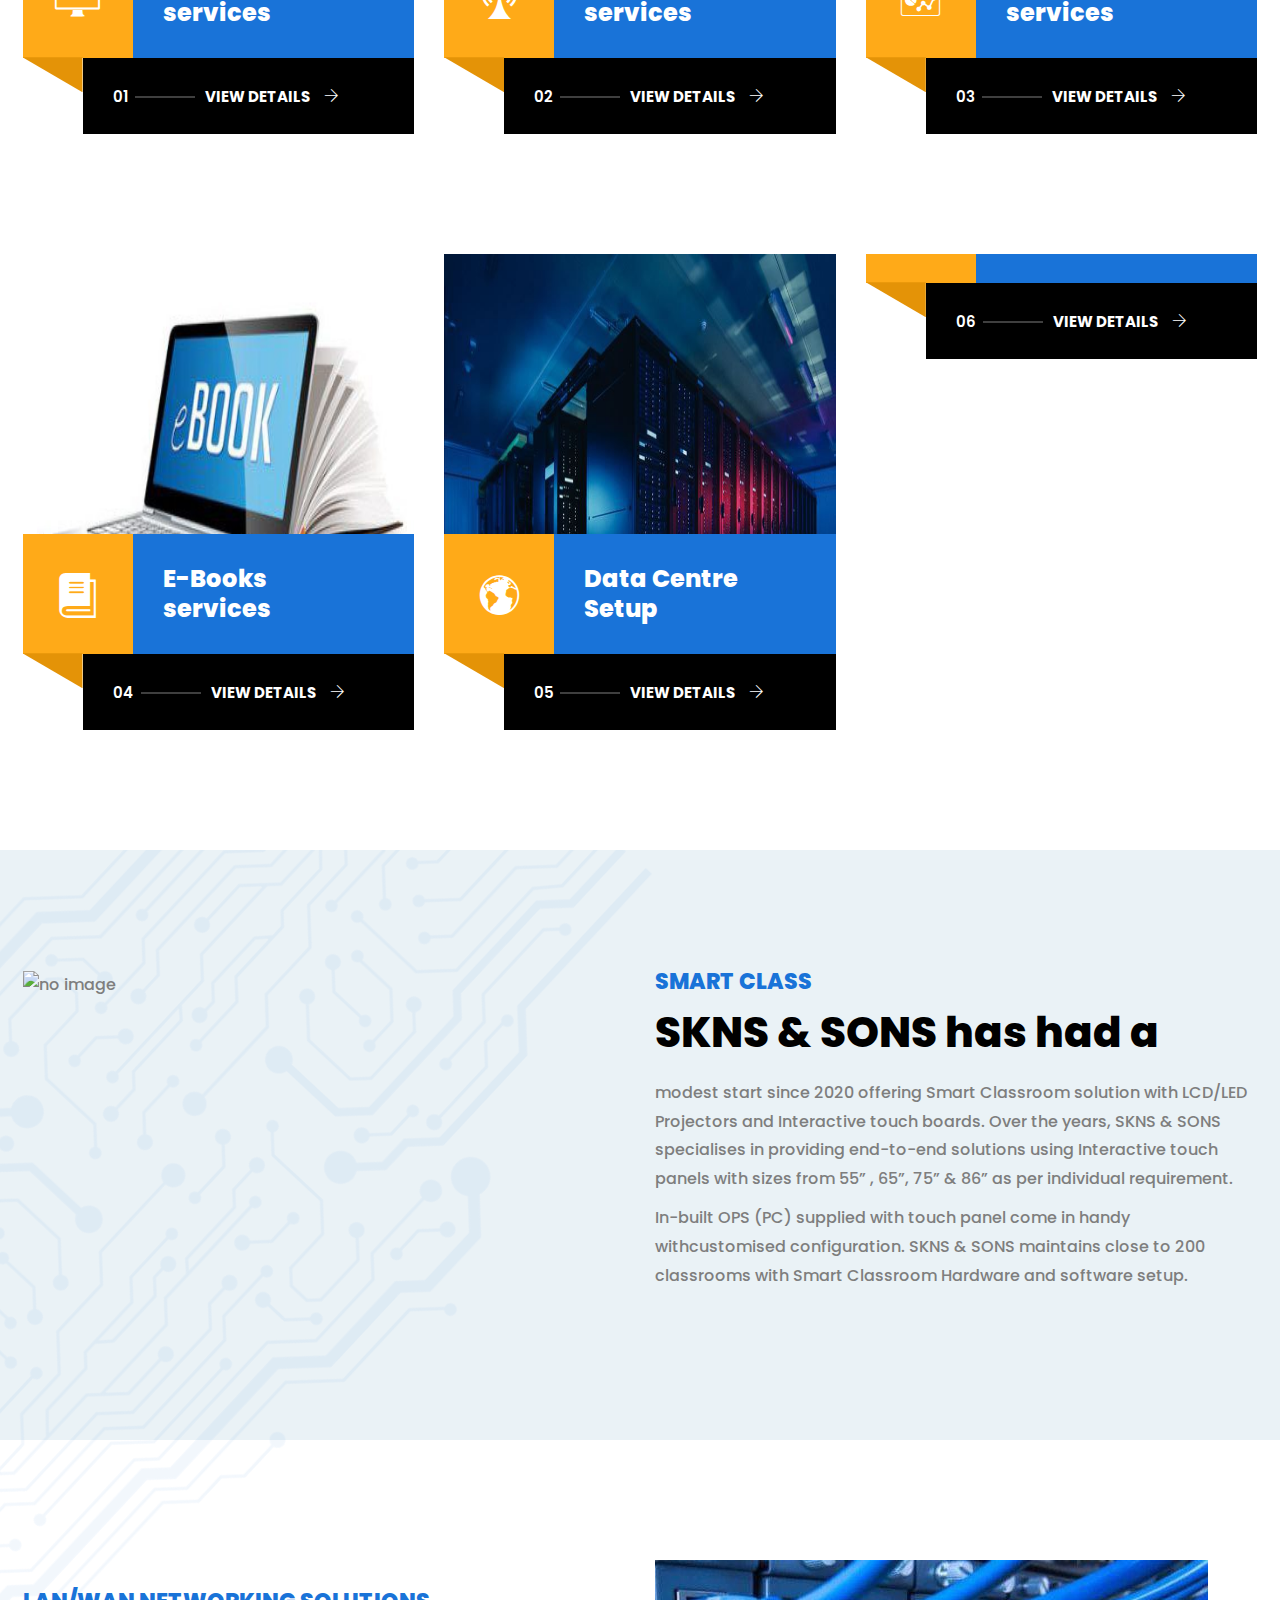
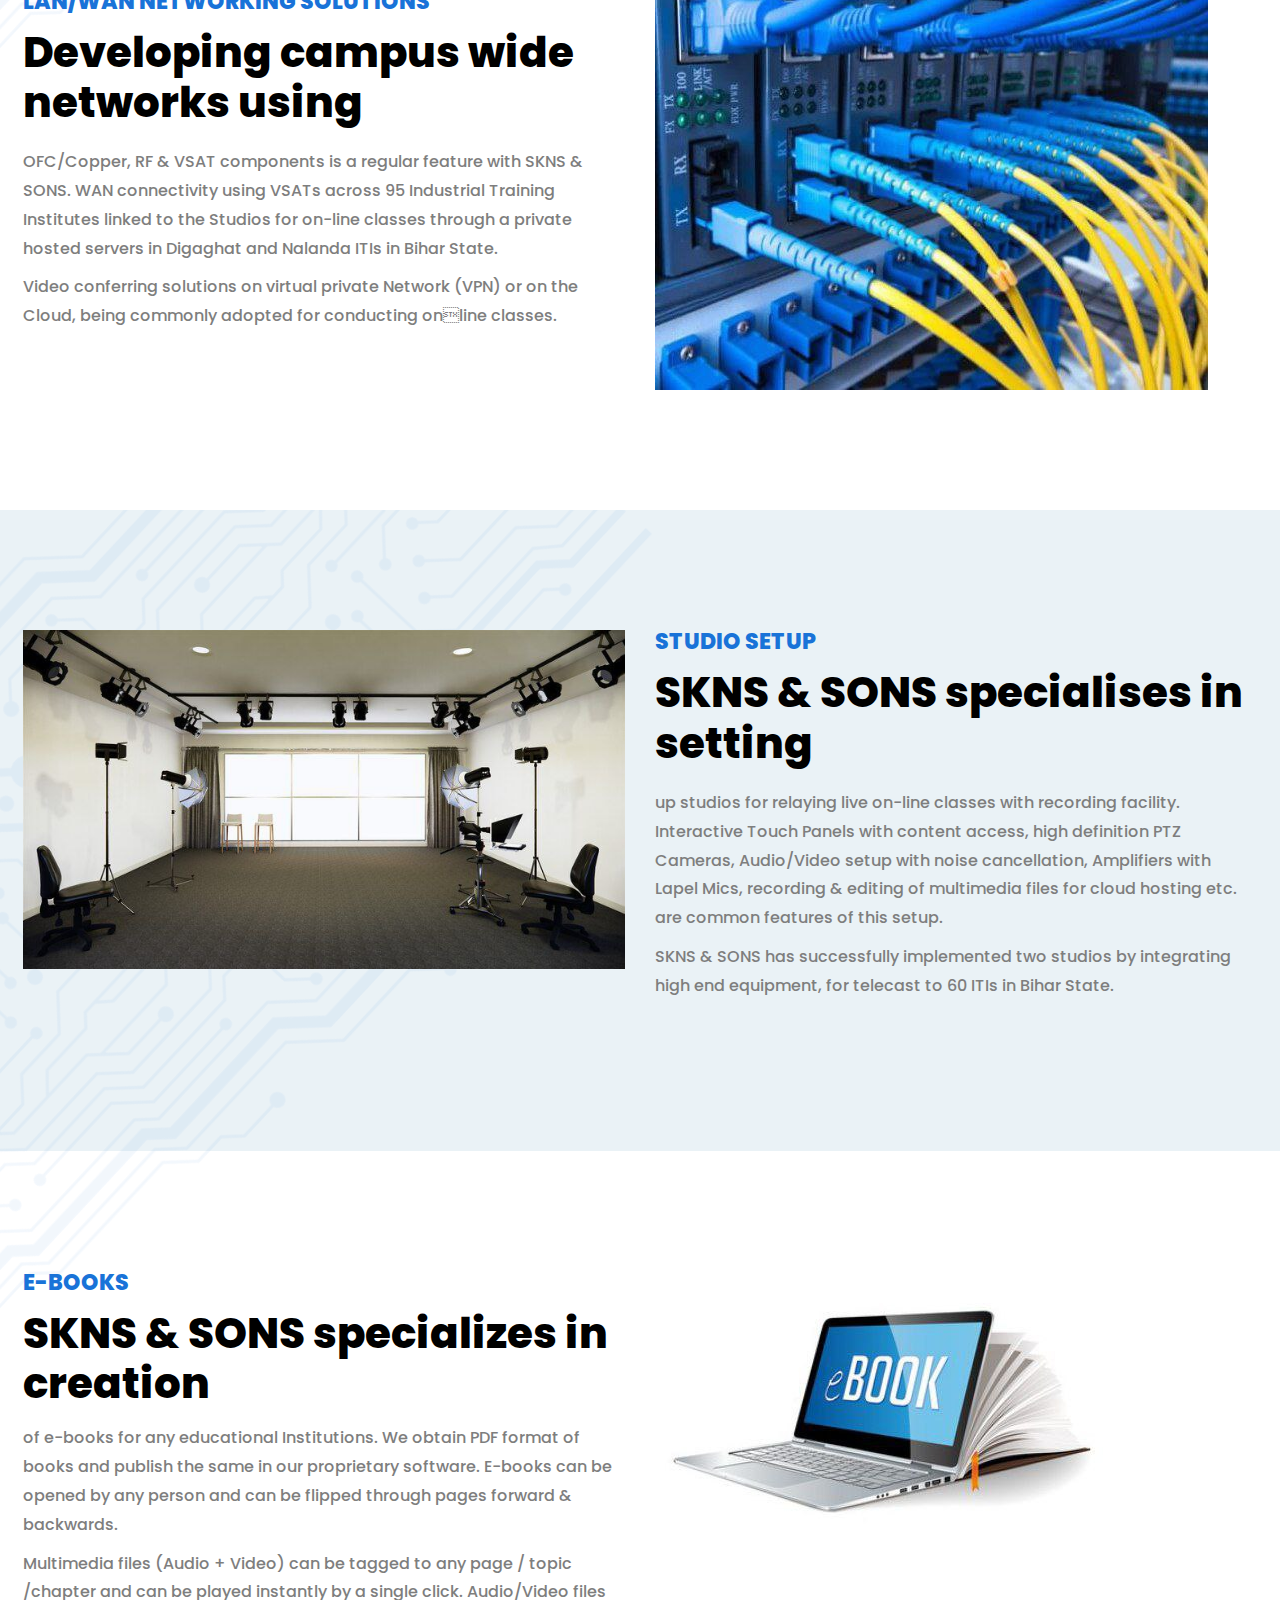
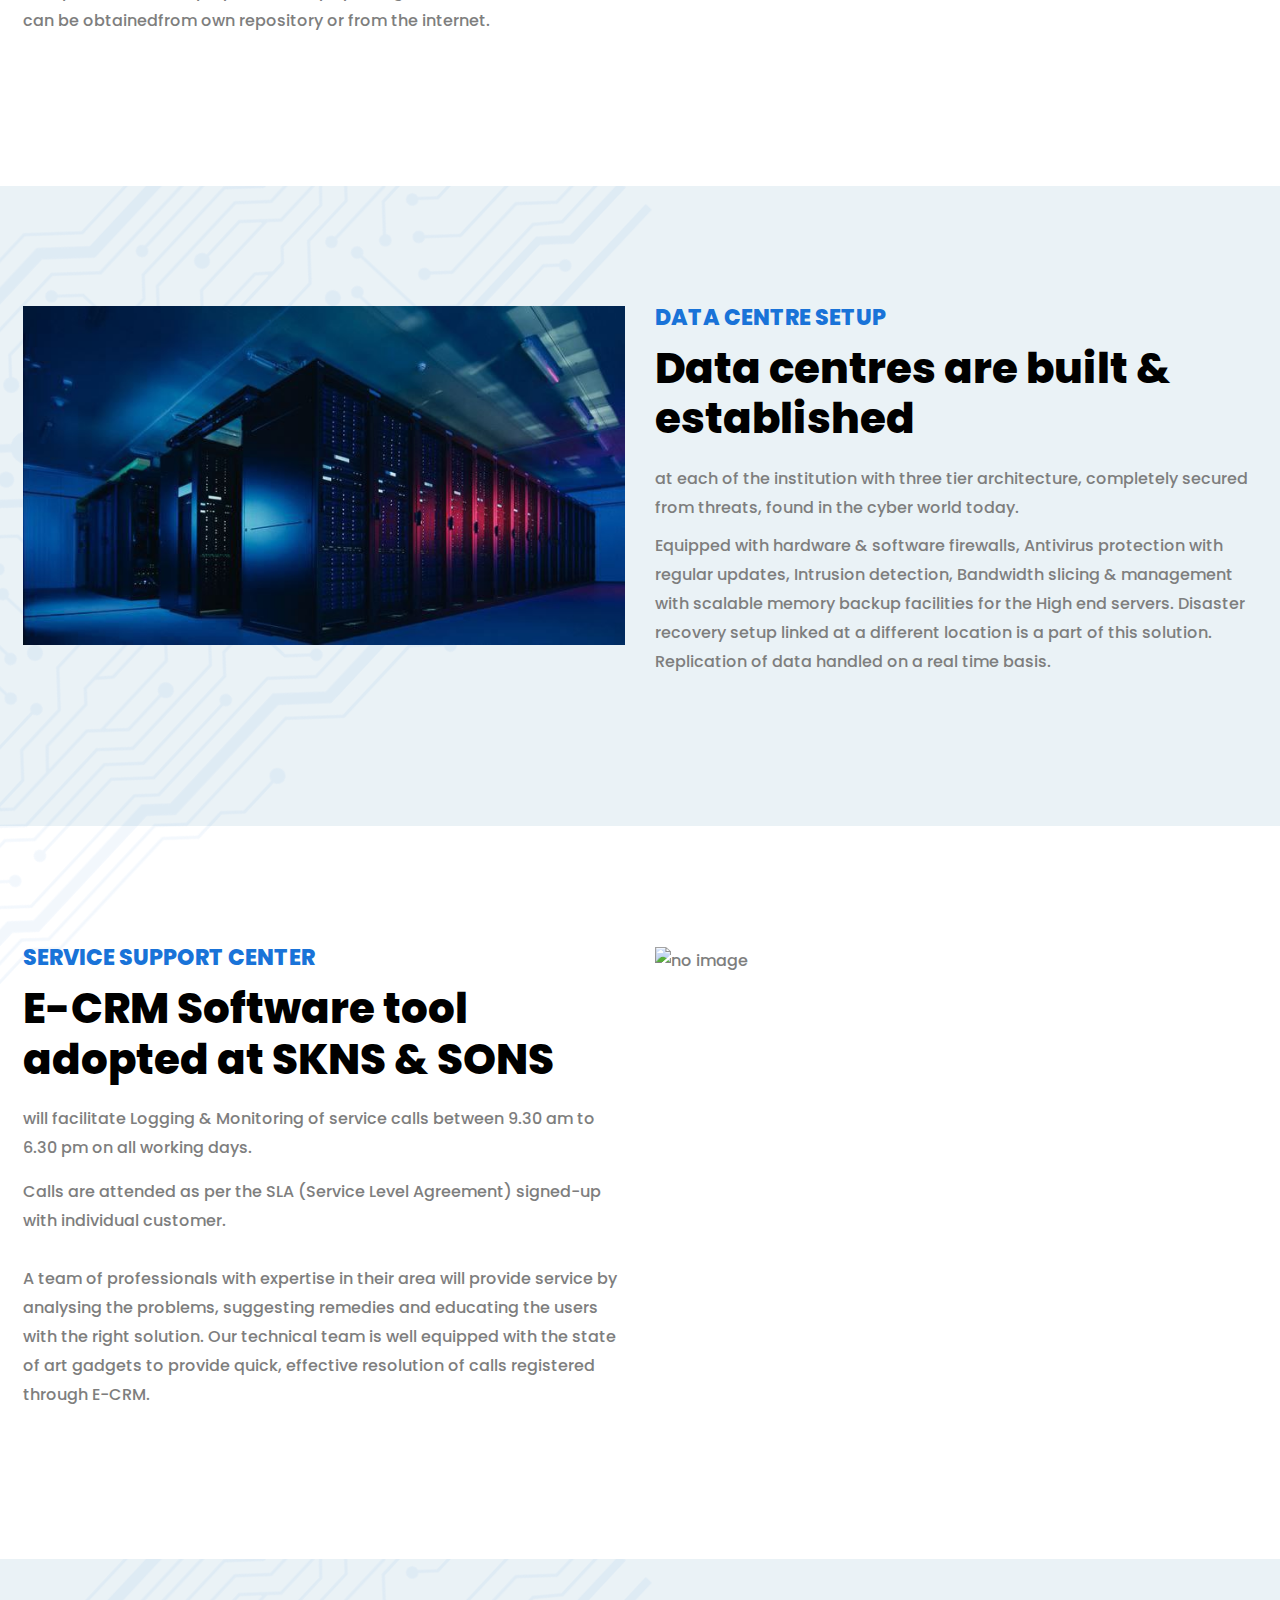
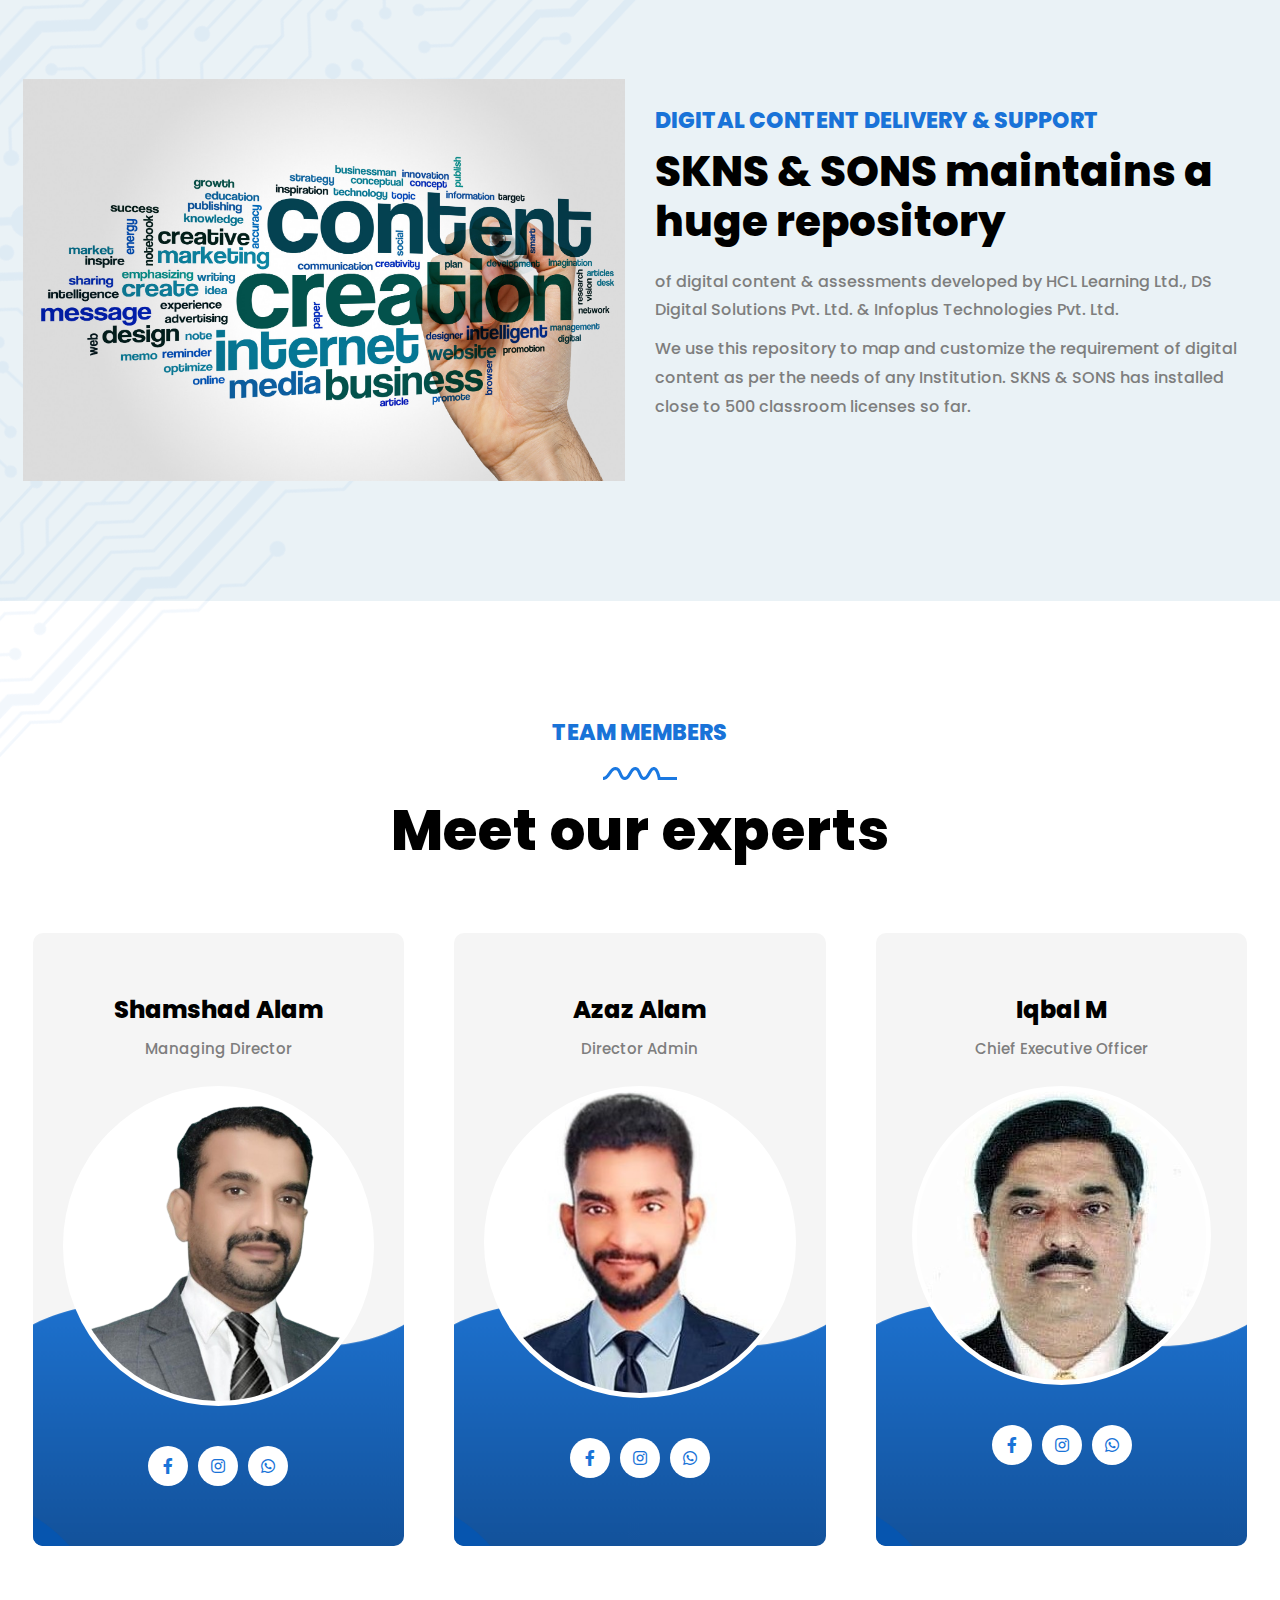
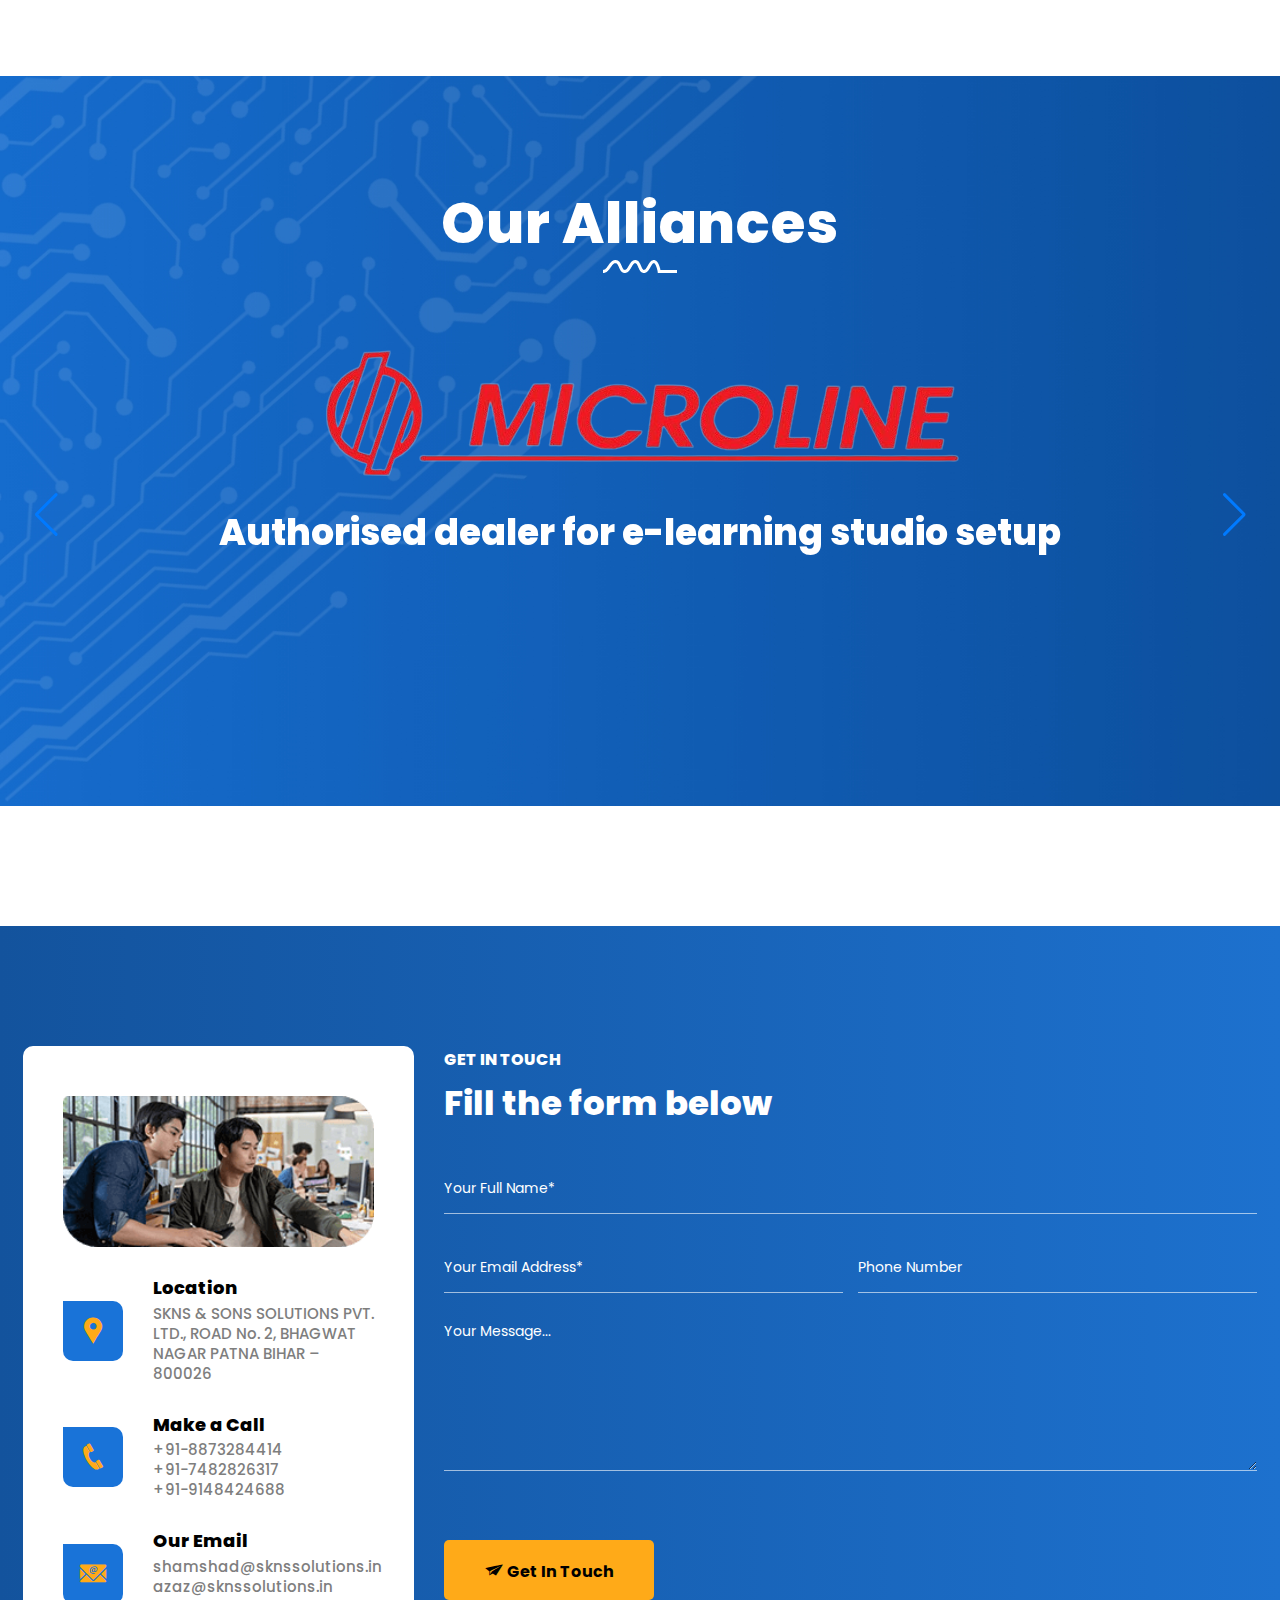
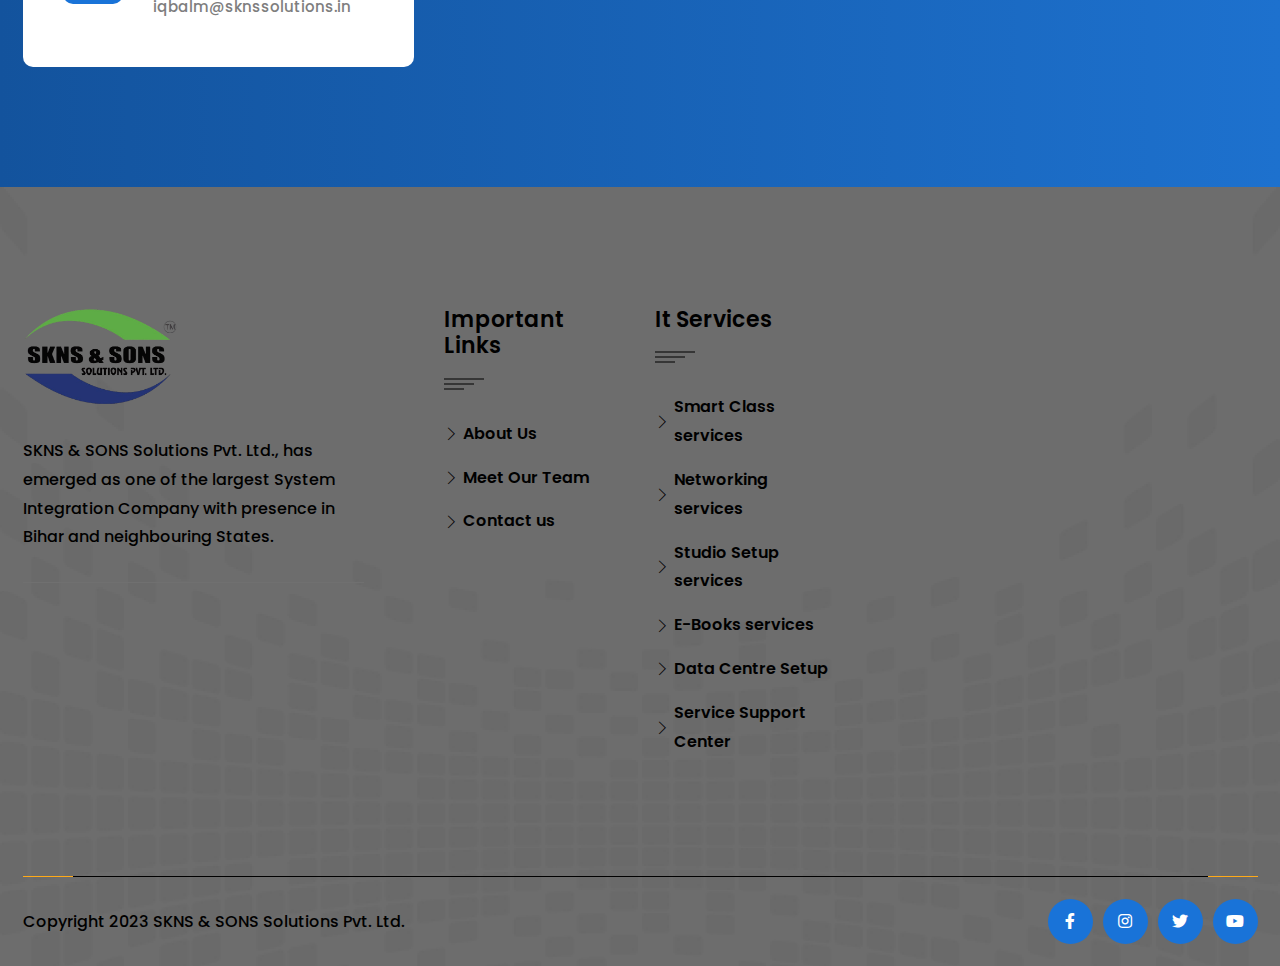
==== commit 9f75cd81: "Update index.html" ====
--- a/index.html
+++ b/index.html
@@ -1134,7 +1134,7 @@
       </main>
       <!-- Start Footer 
          ============================================= -->
-      <footer class="footer pos-rel overflow-hidden hero-bg" style="background-image: url(assets/img/bg/bg-footer.jfif)">
+      <footer class="footer pos-rel overflow-hidden hero-bg" style="background-image: url(assets/img/bg/bg-work.png)">
          <div class="footer-up de-padding">
             <div class="container">
                <div class="row g-5">
--- a/assets/style.css
+++ b/assets/style.css
@@ -4,7 +4,7 @@
 /*-------------------------------------------------------
 01. Variable css
 ---------------------------------------------------------*/
-@import url("https://fonts.googleapis.com/css2?family=Nunito:wght@200;300;400;500;600;700;800;900;1000&amp;display=swap");
+@import url("https://fonts.googleapis.com/css2?family=Poppins:wght@200;300;400;500;600;700;800;900&display=swap");
 :root {
   --clr-heading: #000000;
   --clr-body: #7E7E7E;
@@ -19,8 +19,8 @@
   --clr-white: #fff;
   --clr-black: #000;
   --clr-black-2: #080821;
-  --font-1: 'Nunito', sans-serif;
-  --font-2: 'Nunito', sans-serif;
+  --font-1: 'Poppins', sans-serif;
+  --font-2: 'Poppins', sans-serif;
   --font-3: 'Shadows Into Light', cursive;
   --font-4: 'Roboto', sans-serif;
   --font-5: 'Oswald', sans-serif;
@@ -1222,7 +1222,7 @@
 ---------------------------------------------------------*/
 /*footer Default*/
 .footer {
-  background-color: var(--clr-black); }
+  background-color:#dadada; }
   .footer::before {
     position: absolute;
     content: '';
@@ -1234,7 +1234,7 @@
     top: 0;
     left: 0; }
   .footer p {
-    color: var(--clr-ccc); }
+    color: black; }
 
 .footer-bio {
   display: flex;
@@ -1252,7 +1252,7 @@
 
 .footer-widget-title {
   font-weight: 600;
-  color: var(--clr-white);
+  color: black;
   margin-bottom: 4rem;
   padding-bottom: 2rem;
   position: relative;
@@ -1265,14 +1265,14 @@
     left: 0;
     translate: 0 -50%;
     z-index: 1;
-    background-color: var(--clr-white); }
+    background-color: black; }
     .footer-widget-title .footer-title-line::before {
       position: absolute;
       content: '';
       height: 1px;
       width: 30px;
       z-index: -1;
-      background: var(--clr-white);
+      background: black;
       opacity: 1;
       top: 5px;
       left: 0; }
@@ -1282,7 +1282,7 @@
       height: 1px;
       width: 20px;
       z-index: -1;
-      background: var(--clr-white);
+      background: black;
       opacity: 1;
       top: 10px;
       left: 0; }
@@ -1306,7 +1306,7 @@
     display: flex;
     align-items: center;
     gap: 5px;
-    color: var(--clr-body-2); }
+    color: black; }
     .footer-list li a i {
       font-size: 1.4rem; }
 
@@ -1403,7 +1403,7 @@
   display: flex;
   align-items: center;
   justify-content: space-between;
-  border-top: 1px solid #707070;
+  border-top: 1px solid black;
   position: relative;
   z-index: 1; }
   .copyright .copyright-element::before {
